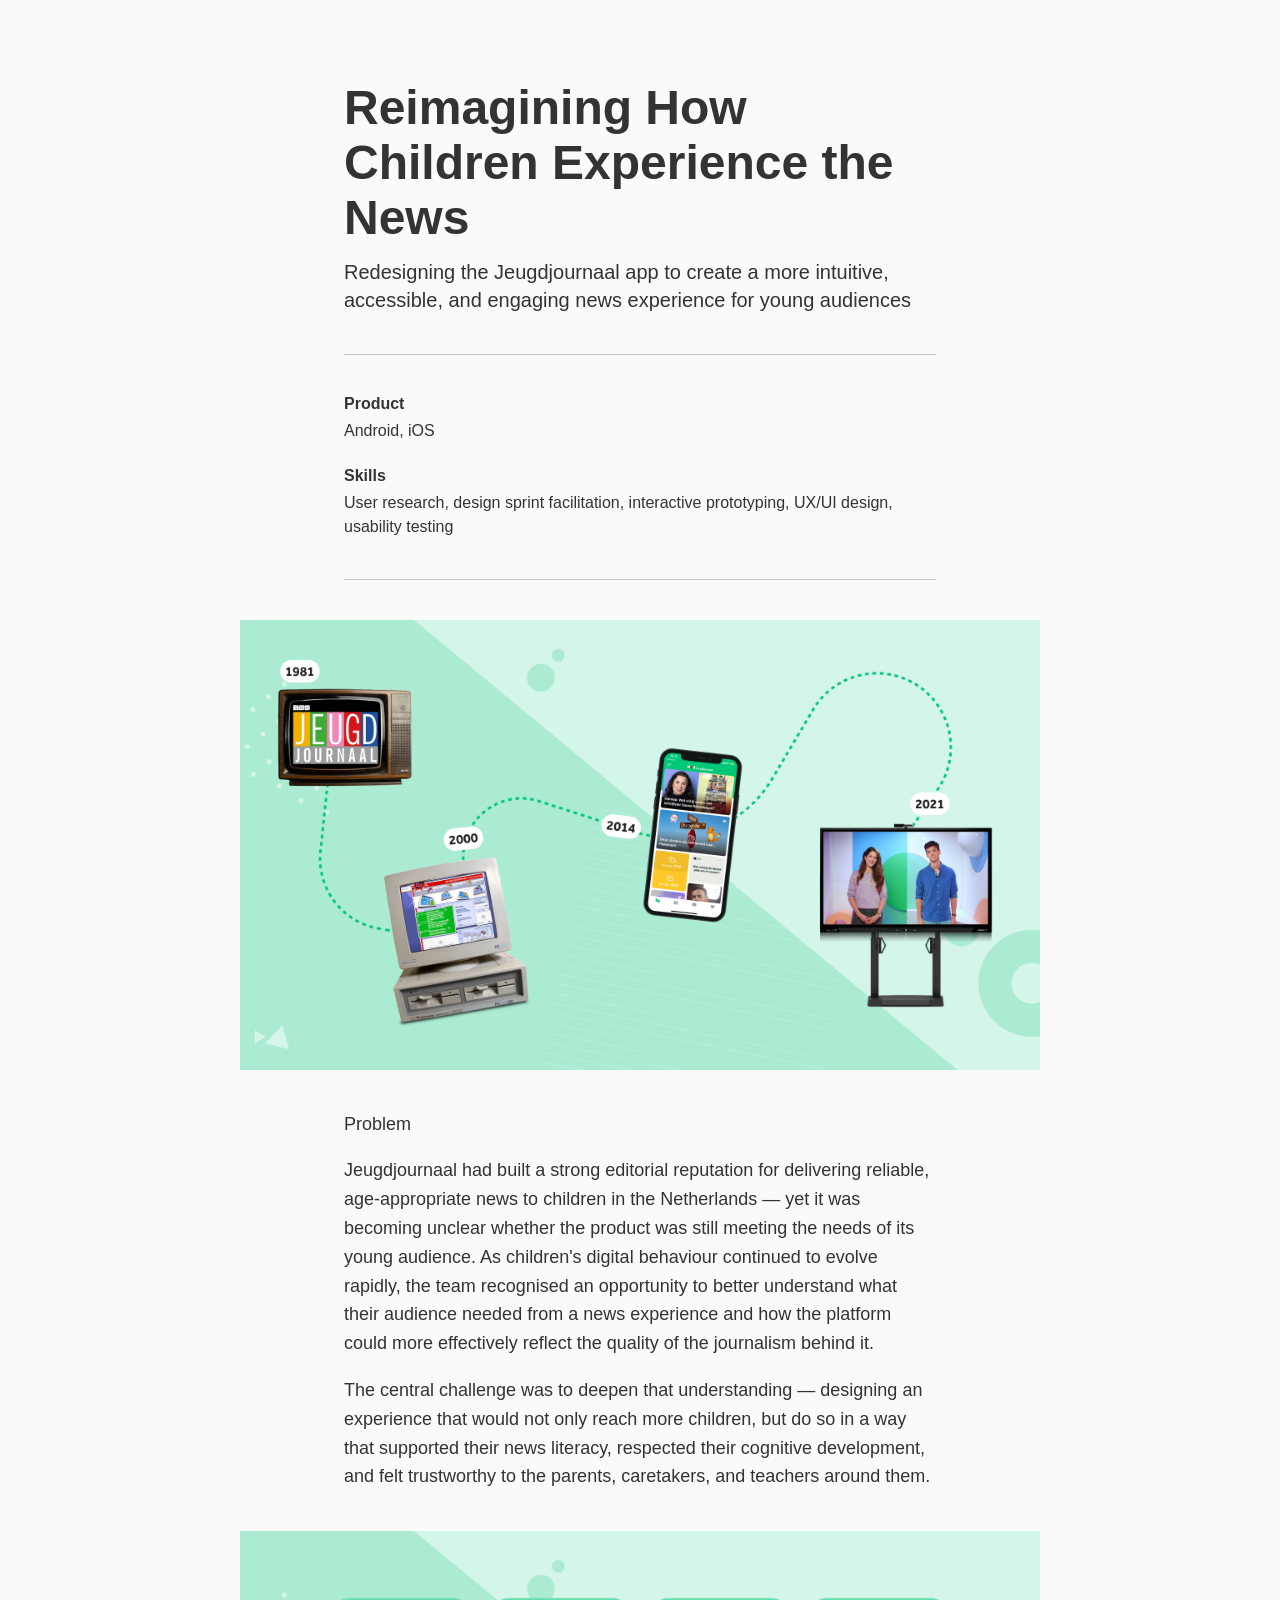
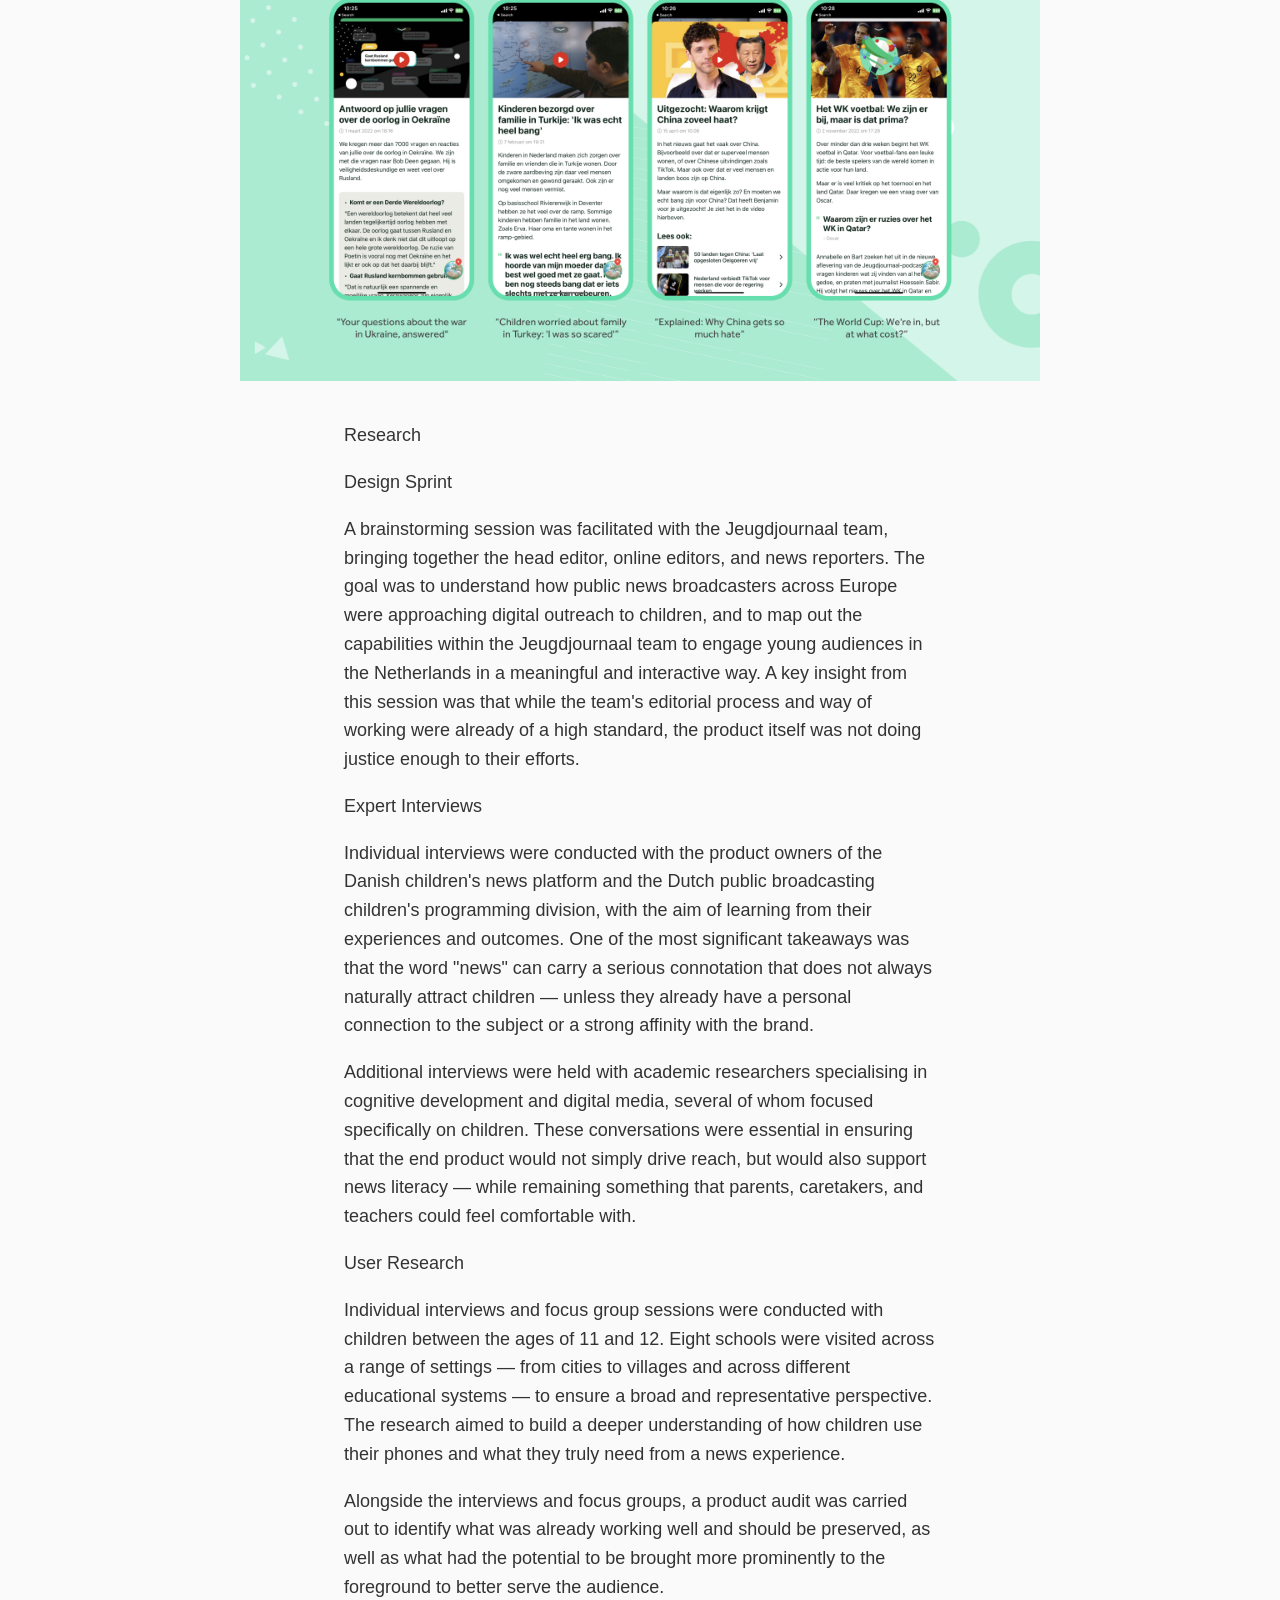
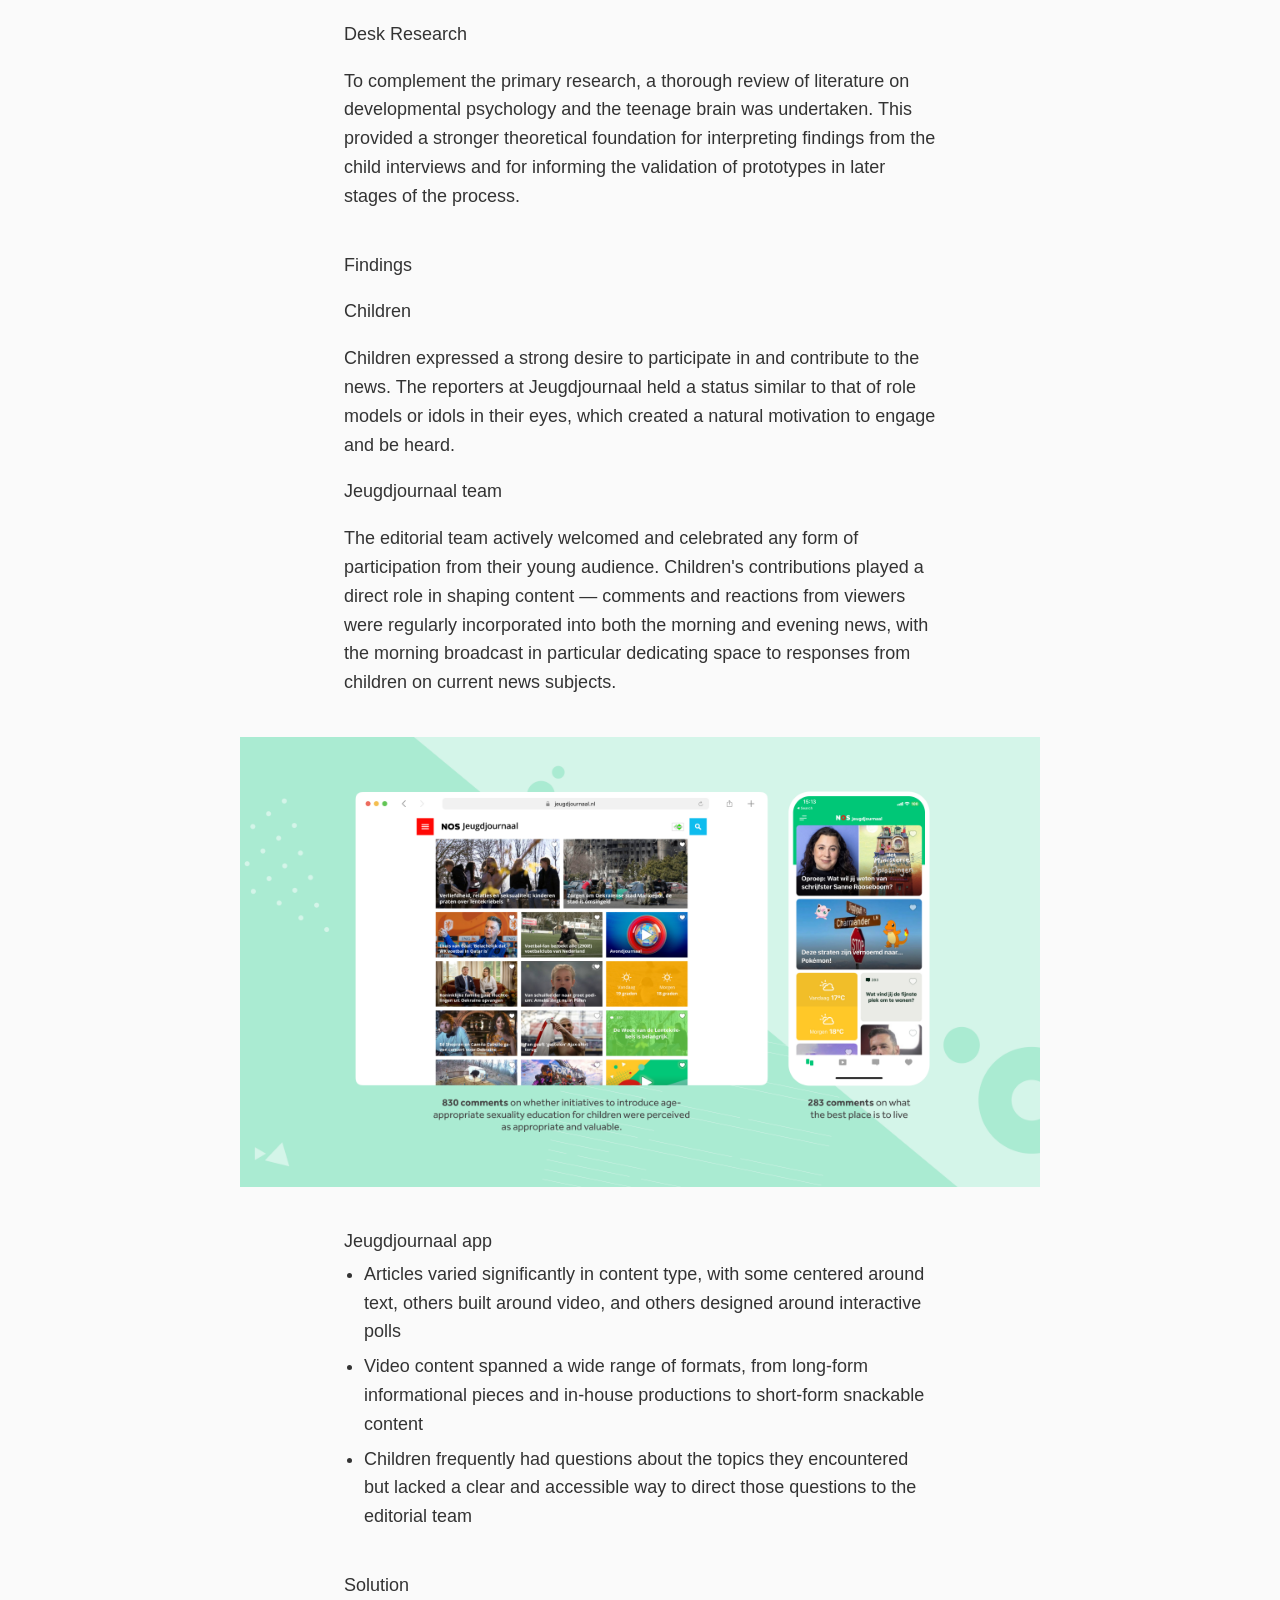
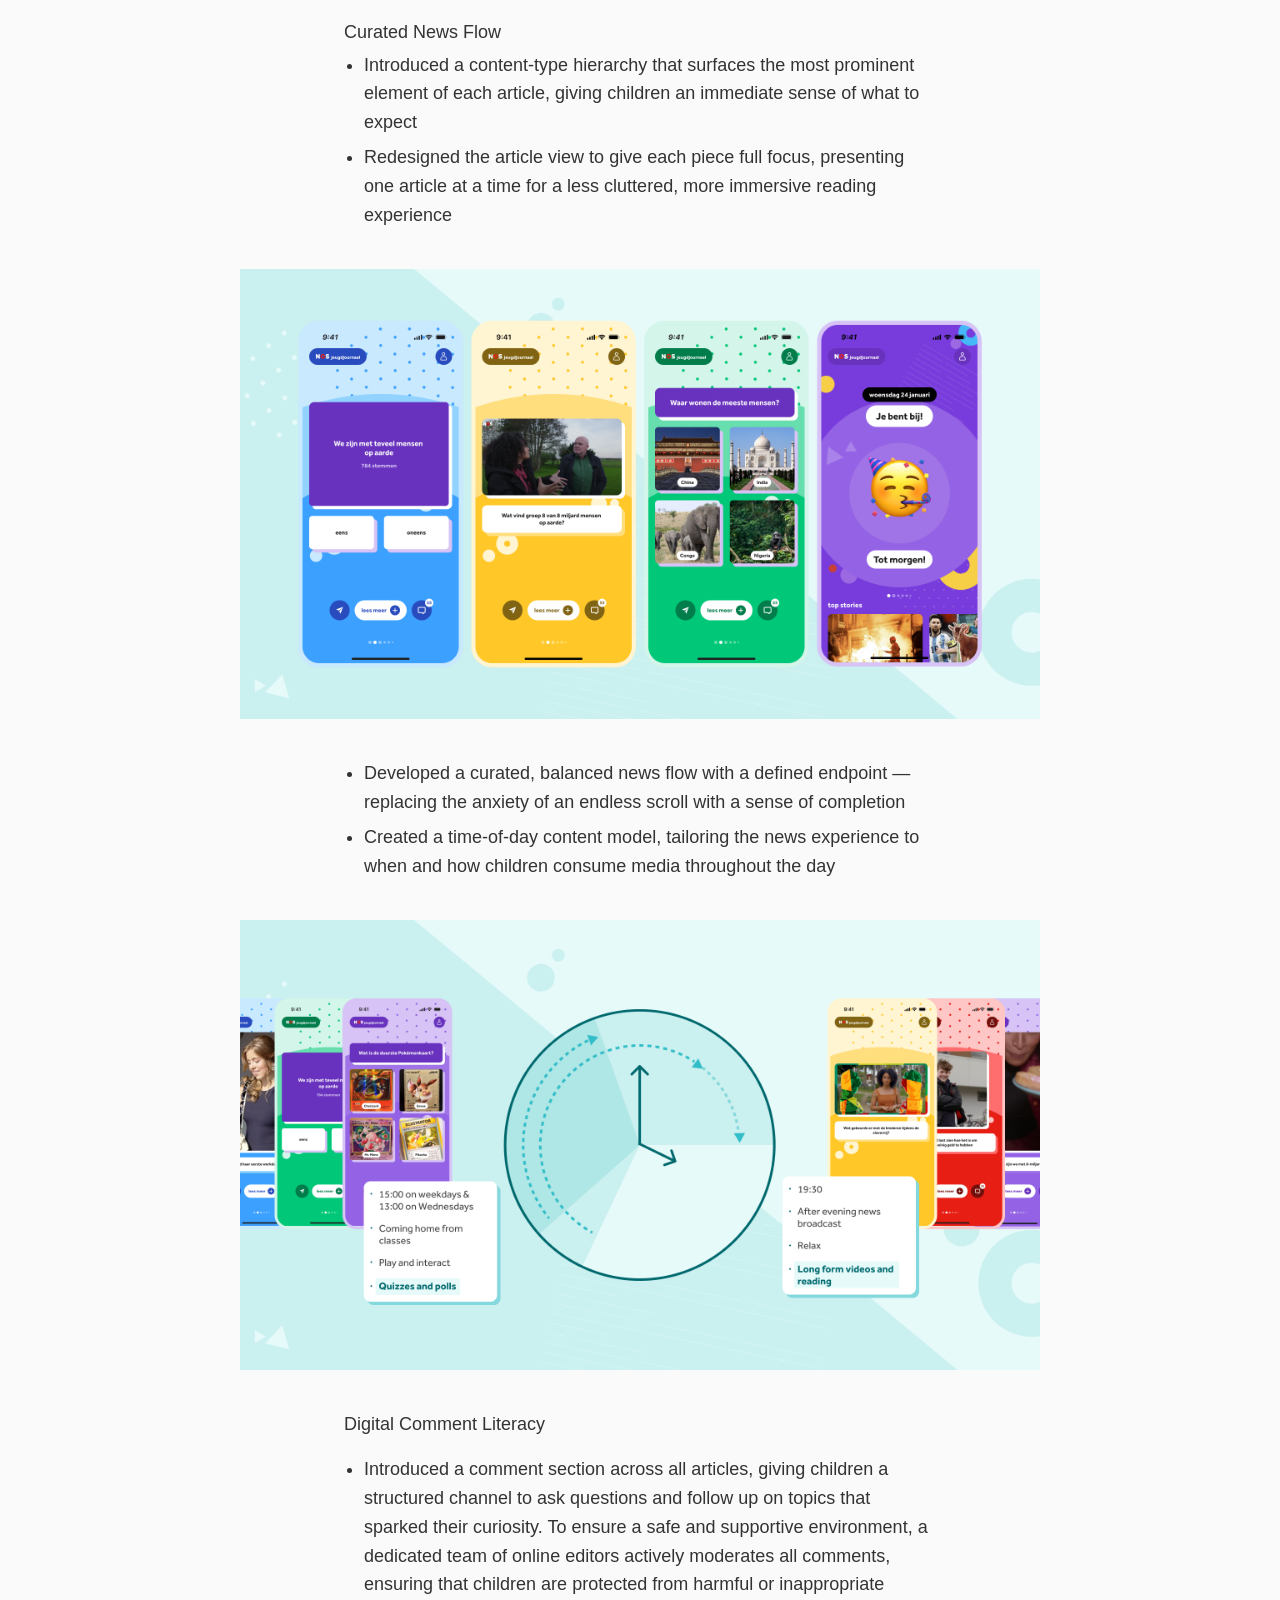
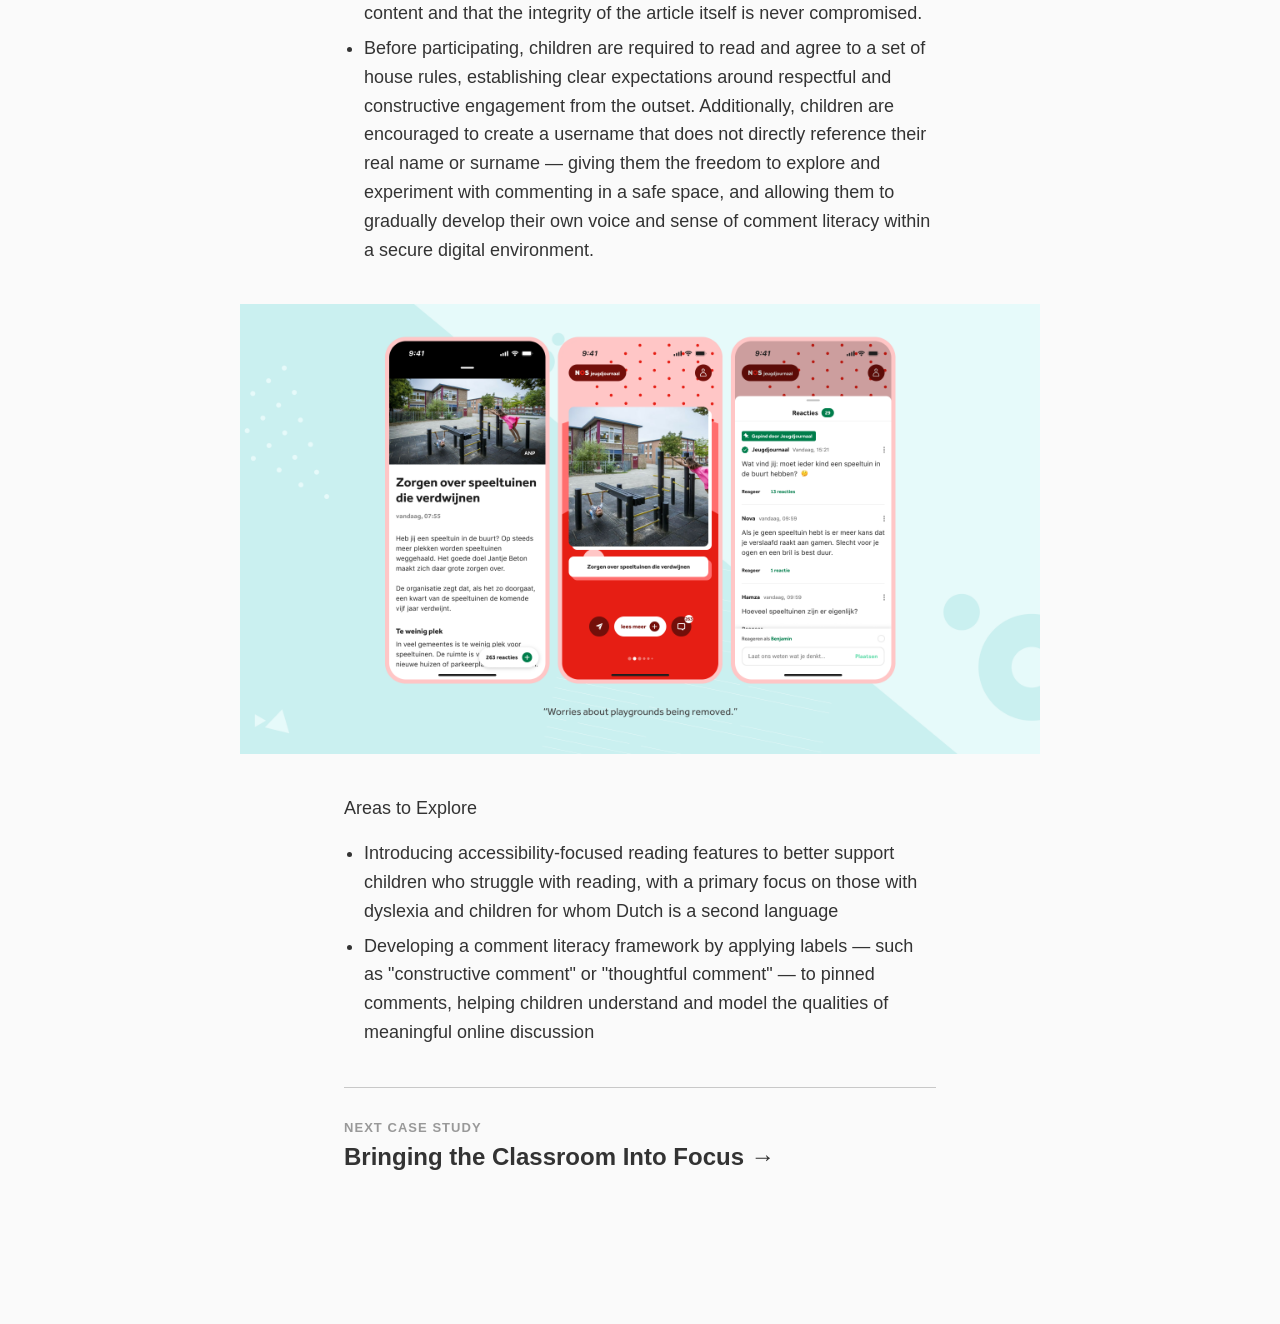
==== jeugdjournaal-app.html @ 99beb46a "Update solution section: use 2.16.png for mockups, 2.19.png for clock, fix image order" ====
<!DOCTYPE html>
<html lang="en">
<head>
  <meta charset="UTF-8" />
  <meta name="viewport" content="width=device-width, initial-scale=1.0" />
  <title>Reimagining How Children Experience the News</title>
  <style>
    *, *::before, *::after { box-sizing: border-box; margin: 0; padding: 0; }

    body {
      font-family: 'SF Pro Display', -apple-system, BlinkMacSystemFont, sans-serif;
      background: #FAFAFA;
      color: #333333;
    }

    .page {
      max-width: 640px;
      margin: 0 auto;
      padding: 80px 24px 120px;
      text-align: left;
    }

    /* Header */
    .header { margin-bottom: 40px; }

    .header h1 {
      font-size: clamp(28px, 5vw, 48px);
      font-weight: 700;
      line-height: 1.15;
      margin-bottom: 12px;
    }

    .header p {
      font-size: clamp(16px, 2.5vw, 20px);
      line-height: 1.4;
      font-weight: 400;
    }

    /* Divider */
    hr {
      border: none;
      border-top: 1px solid #000;
      margin: 40px 0;
      opacity: 0.2;
    }

    /* Meta row */
    .meta {
      display: flex;
      flex-direction: column;
      gap: 24px;
      margin-bottom: 40px;
    }

    .meta-block { display: flex; flex-direction: column; gap: 6px; }

    .meta-block .label {
      font-size: 16px;
      font-weight: 700;
    }

    .meta-block .value {
      font-size: 16px;
      line-height: 1.5;
    }

    /* Section */
    .section { margin-bottom: 40px; }

    .section-title {
      font-size: 16px;
      font-weight: 700;
      margin-bottom: 16px;
    }

    .section p,
    .section li {
      font-size: clamp(15px, 2vw, 18px);
      line-height: 1.6;
      font-weight: 400;
    }

    .section p + p { margin-top: 1em; }

    .subsection-title {
      font-size: clamp(15px, 2vw, 18px);
      font-weight: 700;
      margin-top: 1.4em;
      margin-bottom: 4px;
    }

    .section ul {
      padding-left: 20px;
      list-style: disc;
      margin-top: 4px;
    }

    .section ul li { margin-bottom: 6px; }
    .section ul li:last-child { margin-bottom: 0; }

    .bleed-wrap {
      margin: 40px 0;
      display: flex;
      justify-content: center;
    }

    .bleed-wrap img {
      width: 100%;
      max-height: 450px;
      object-fit: cover;
      display: block;
    }

    @media (min-width: 688px) {
      .bleed-wrap {
        margin: 40px -80px;
      }
      .bleed-wrap img {
        width: 800px;
        max-width: none;
        margin: 0;
      }
    }

    /* Read more block */
    .read-more {
      display: block;
      margin-top: 40px;
      padding: 32px 0;
      border-top: 1px solid rgba(0,0,0,0.2);
      text-decoration: none;
      color: inherit;
    }

    .read-more:hover .read-more-title { opacity: 0.6; }

    .read-more-label {
      font-size: 13px;
      font-weight: 700;
      letter-spacing: 0.08em;
      text-transform: uppercase;
      color: #999;
      margin-bottom: 8px;
    }

    .read-more-title {
      font-size: clamp(18px, 3vw, 24px);
      font-weight: 700;
      line-height: 1.2;
      transition: opacity 0.2s ease;
    }
  </style>
</head>
<body>
  <main class="page">

    <!-- Header -->
    <div class="header">
      <h1>Reimagining How Children Experience the News</h1>
      <p>Redesigning the Jeugdjournaal app to create a more intuitive, accessible, and engaging news experience for young audiences</p>
    </div>

    <hr />

    <!-- Meta -->
    <div class="meta">
      <div class="meta-block">
        <span class="label">Product</span>
        <span class="value">Android, iOS</span>
      </div>
      <div class="meta-block">
        <span class="label">Skills</span>
        <span class="value">User research, design sprint facilitation, interactive prototyping, UX/UI design, usability testing</span>
      </div>
    </div>

    <hr />

    <!-- Image 1 -->
    <div class="bleed-wrap">
      <img src="images/1.4.png" alt="Jeugdjournaal app overview" />
    </div>

    <!-- Problem -->
    <div class="section">
      <p class="section-title">Problem</p>
      <p>Jeugdjournaal had built a strong editorial reputation for delivering reliable, age-appropriate news to children in the Netherlands — yet it was becoming unclear whether the product was still meeting the needs of its young audience. As children's digital behaviour continued to evolve rapidly, the team recognised an opportunity to better understand what their audience needed from a news experience and how the platform could more effectively reflect the quality of the journalism behind it.</p>
      <p>The central challenge was to deepen that understanding — designing an experience that would not only reach more children, but do so in a way that supported their news literacy, respected their cognitive development, and felt trustworthy to the parents, caretakers, and teachers around them.</p>
    </div>

    <!-- Image 2 -->
    <div class="bleed-wrap">
      <img src="images/1.5.png" alt="Research process" />
    </div>

    <!-- Research -->
    <div class="section">
      <p class="section-title">Research</p>
      <p class="subsection-title">Design Sprint</p>
      <p>A brainstorming session was facilitated with the Jeugdjournaal team, bringing together the head editor, online editors, and news reporters. The goal was to understand how public news broadcasters across Europe were approaching digital outreach to children, and to map out the capabilities within the Jeugdjournaal team to engage young audiences in the Netherlands in a meaningful and interactive way. A key insight from this session was that while the team's editorial process and way of working were already of a high standard, the product itself was not doing justice enough to their efforts.</p>

      <p class="subsection-title">Expert Interviews</p>
      <p>Individual interviews were conducted with the product owners of the Danish children's news platform and the Dutch public broadcasting children's programming division, with the aim of learning from their experiences and outcomes. One of the most significant takeaways was that the word "news" can carry a serious connotation that does not always naturally attract children — unless they already have a personal connection to the subject or a strong affinity with the brand.</p>
      <p>Additional interviews were held with academic researchers specialising in cognitive development and digital media, several of whom focused specifically on children. These conversations were essential in ensuring that the end product would not simply drive reach, but would also support news literacy — while remaining something that parents, caretakers, and teachers could feel comfortable with.</p>

      <p class="subsection-title">User Research</p>
      <p>Individual interviews and focus group sessions were conducted with children between the ages of 11 and 12. Eight schools were visited across a range of settings — from cities to villages and across different educational systems — to ensure a broad and representative perspective. The research aimed to build a deeper understanding of how children use their phones and what they truly need from a news experience.</p>
      <p>Alongside the interviews and focus groups, a product audit was carried out to identify what was already working well and should be preserved, as well as what had the potential to be brought more prominently to the foreground to better serve the audience.</p>

      <p class="subsection-title">Desk Research</p>
      <p>To complement the primary research, a thorough review of literature on developmental psychology and the teenage brain was undertaken. This provided a stronger theoretical foundation for interpreting findings from the child interviews and for informing the validation of prototypes in later stages of the process.</p>
    </div>

    <!-- Findings -->
    <div class="section">
      <p class="section-title">Findings</p>

      <p class="subsection-title">Children</p>
      <p>Children expressed a strong desire to participate in and contribute to the news. The reporters at Jeugdjournaal held a status similar to that of role models or idols in their eyes, which created a natural motivation to engage and be heard.</p>

      <p class="subsection-title">Jeugdjournaal team</p>
      <p>The editorial team actively welcomed and celebrated any form of participation from their young audience. Children's contributions played a direct role in shaping content — comments and reactions from viewers were regularly incorporated into both the morning and evening news, with the morning broadcast in particular dedicating space to responses from children on current news subjects.</p>
    </div>

    <!-- User research sessions — after "current news subjects" -->
    <div class="bleed-wrap">
      <img src="images/1.6.png" alt="User research sessions" />
    </div>

    <div class="section">
      <p class="subsection-title">Jeugdjournaal app</p>
      <ul>
        <li>Articles varied significantly in content type, with some centered around text, others built around video, and others designed around interactive polls</li>
        <li>Video content spanned a wide range of formats, from long-form informational pieces and in-house productions to short-form snackable content</li>
        <li>Children frequently had questions about the topics they encountered but lacked a clear and accessible way to direct those questions to the editorial team</li>
      </ul>
    </div>

    <!-- Solution -->
    <div class="section">
      <p class="section-title">Solution</p>
      <p class="subsection-title">Curated News Flow</p>
      <ul>
        <li>Introduced a content-type hierarchy that surfaces the most prominent element of each article, giving children an immediate sense of what to expect</li>
        <li>Redesigned the article view to give each piece full focus, presenting one article at a time for a less cluttered, more immersive reading experience</li>
      </ul>
    </div>

    <div class="bleed-wrap">
      <img src="images/2.16.png" alt="Four mobile mockups showing curated news flow" />
    </div>

    <div class="section">
      <ul>
        <li>Developed a curated, balanced news flow with a defined endpoint — replacing the anxiety of an endless scroll with a sense of completion</li>
        <li>Created a time-of-day content model, tailoring the news experience to when and how children consume media throughout the day</li>
      </ul>
    </div>

    <div class="bleed-wrap">
      <img src="images/2.19.png" alt="Clock and mobile mockups showing time-of-day content model" />
    </div>

    <!-- Digital Comment Literacy -->
    <div class="section">
      <p class="section-title">Digital Comment Literacy</p>
      <ul>
        <li>Introduced a comment section across all articles, giving children a structured channel to ask questions and follow up on topics that sparked their curiosity. To ensure a safe and supportive environment, a dedicated team of online editors actively moderates all comments, ensuring that children are protected from harmful or inappropriate content and that the integrity of the article itself is never compromised.</li>
        <li>Before participating, children are required to read and agree to a set of house rules, establishing clear expectations around respectful and constructive engagement from the outset. Additionally, children are encouraged to create a username that does not directly reference their real name or surname — giving them the freedom to explore and experiment with commenting in a safe space, and allowing them to gradually develop their own voice and sense of comment literacy within a secure digital environment.</li>
      </ul>
    </div>

    <div class="bleed-wrap">
      <img src="images/2.17.png" alt="Comment literacy feature" />
    </div>

    <!-- Areas to Explore -->
    <div class="section">
      <p class="section-title">Areas to Explore</p>
      <ul>
        <li>Introducing accessibility-focused reading features to better support children who struggle with reading, with a primary focus on those with dyslexia and children for whom Dutch is a second language</li>
        <li>Developing a comment literacy framework by applying labels — such as "constructive comment" or "thoughtful comment" — to pinned comments, helping children understand and model the qualities of meaningful online discussion</li>
      </ul>
    </div>

    <a class="read-more" href="jeugdjournaal.html">
      <p class="read-more-label">Next case study</p>
      <p class="read-more-title">Bringing the Classroom Into Focus →</p>
    </a>

  </main>
</body>
</html>
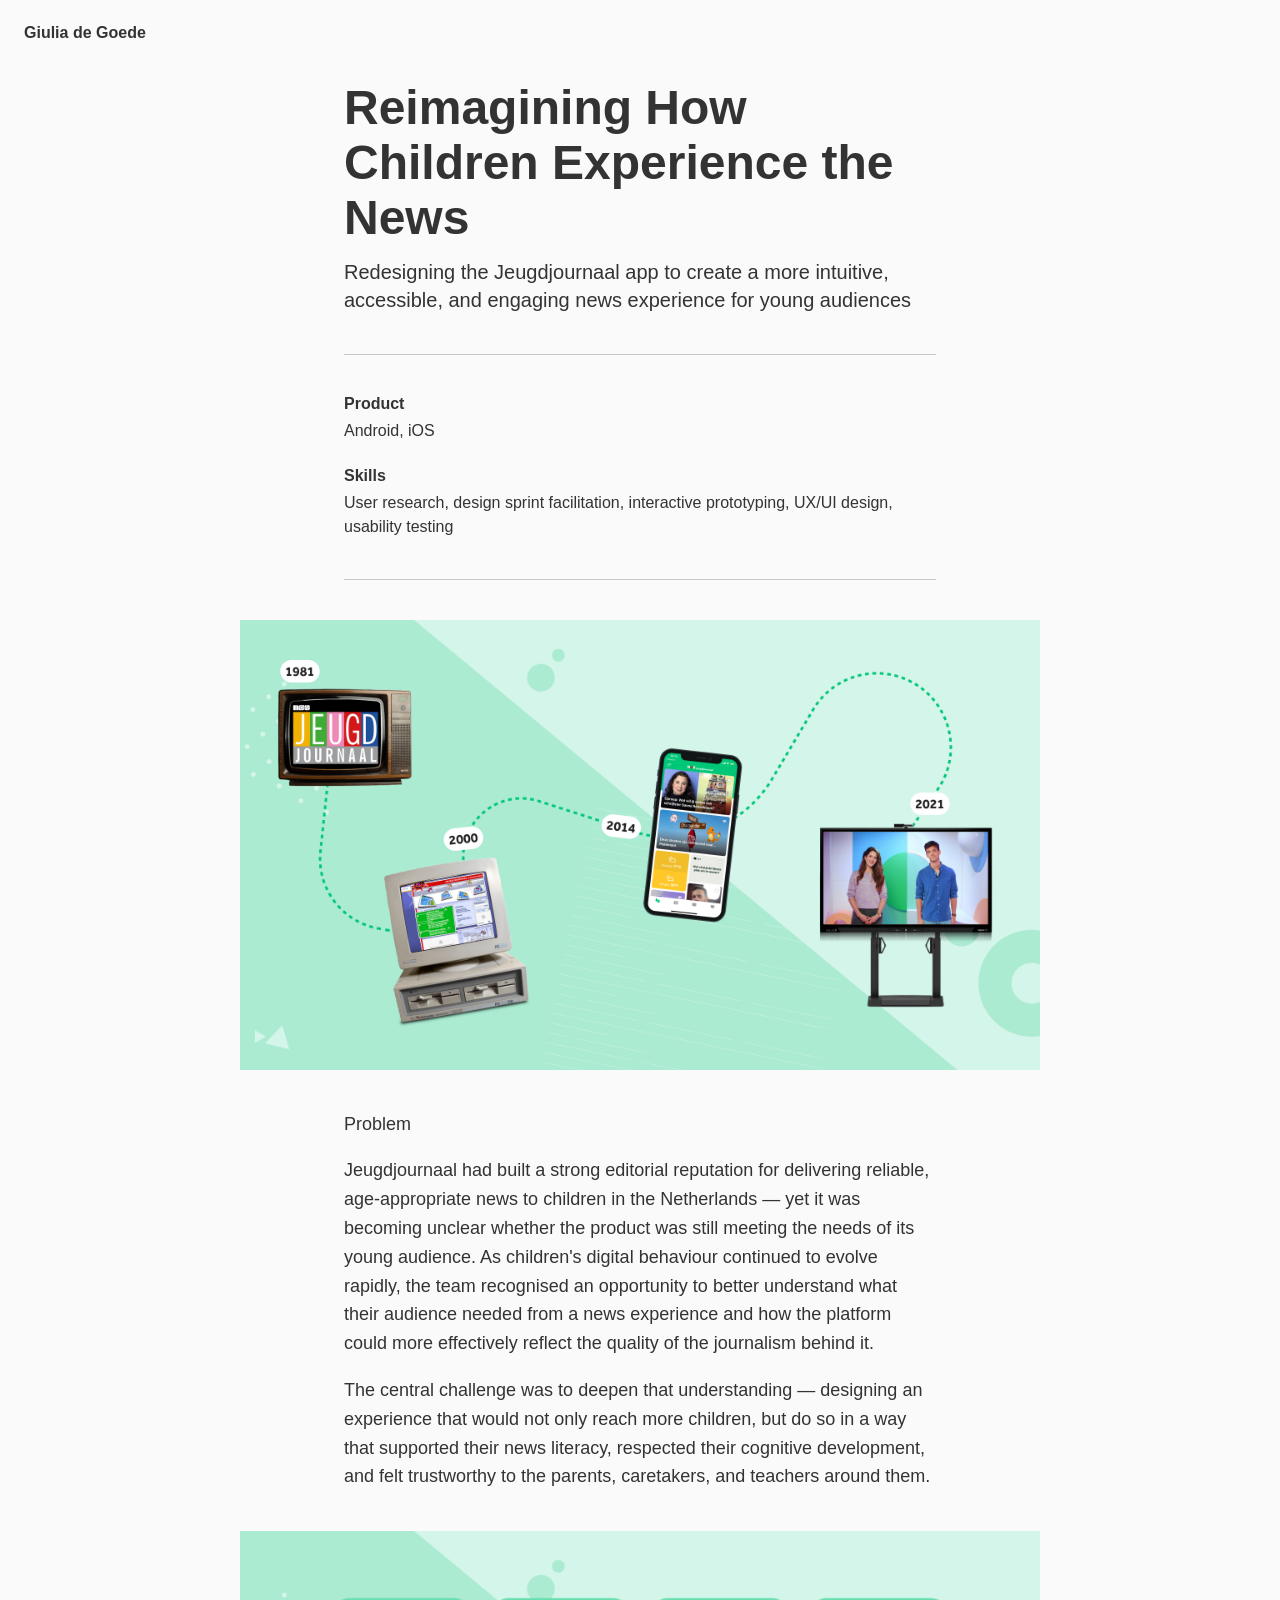
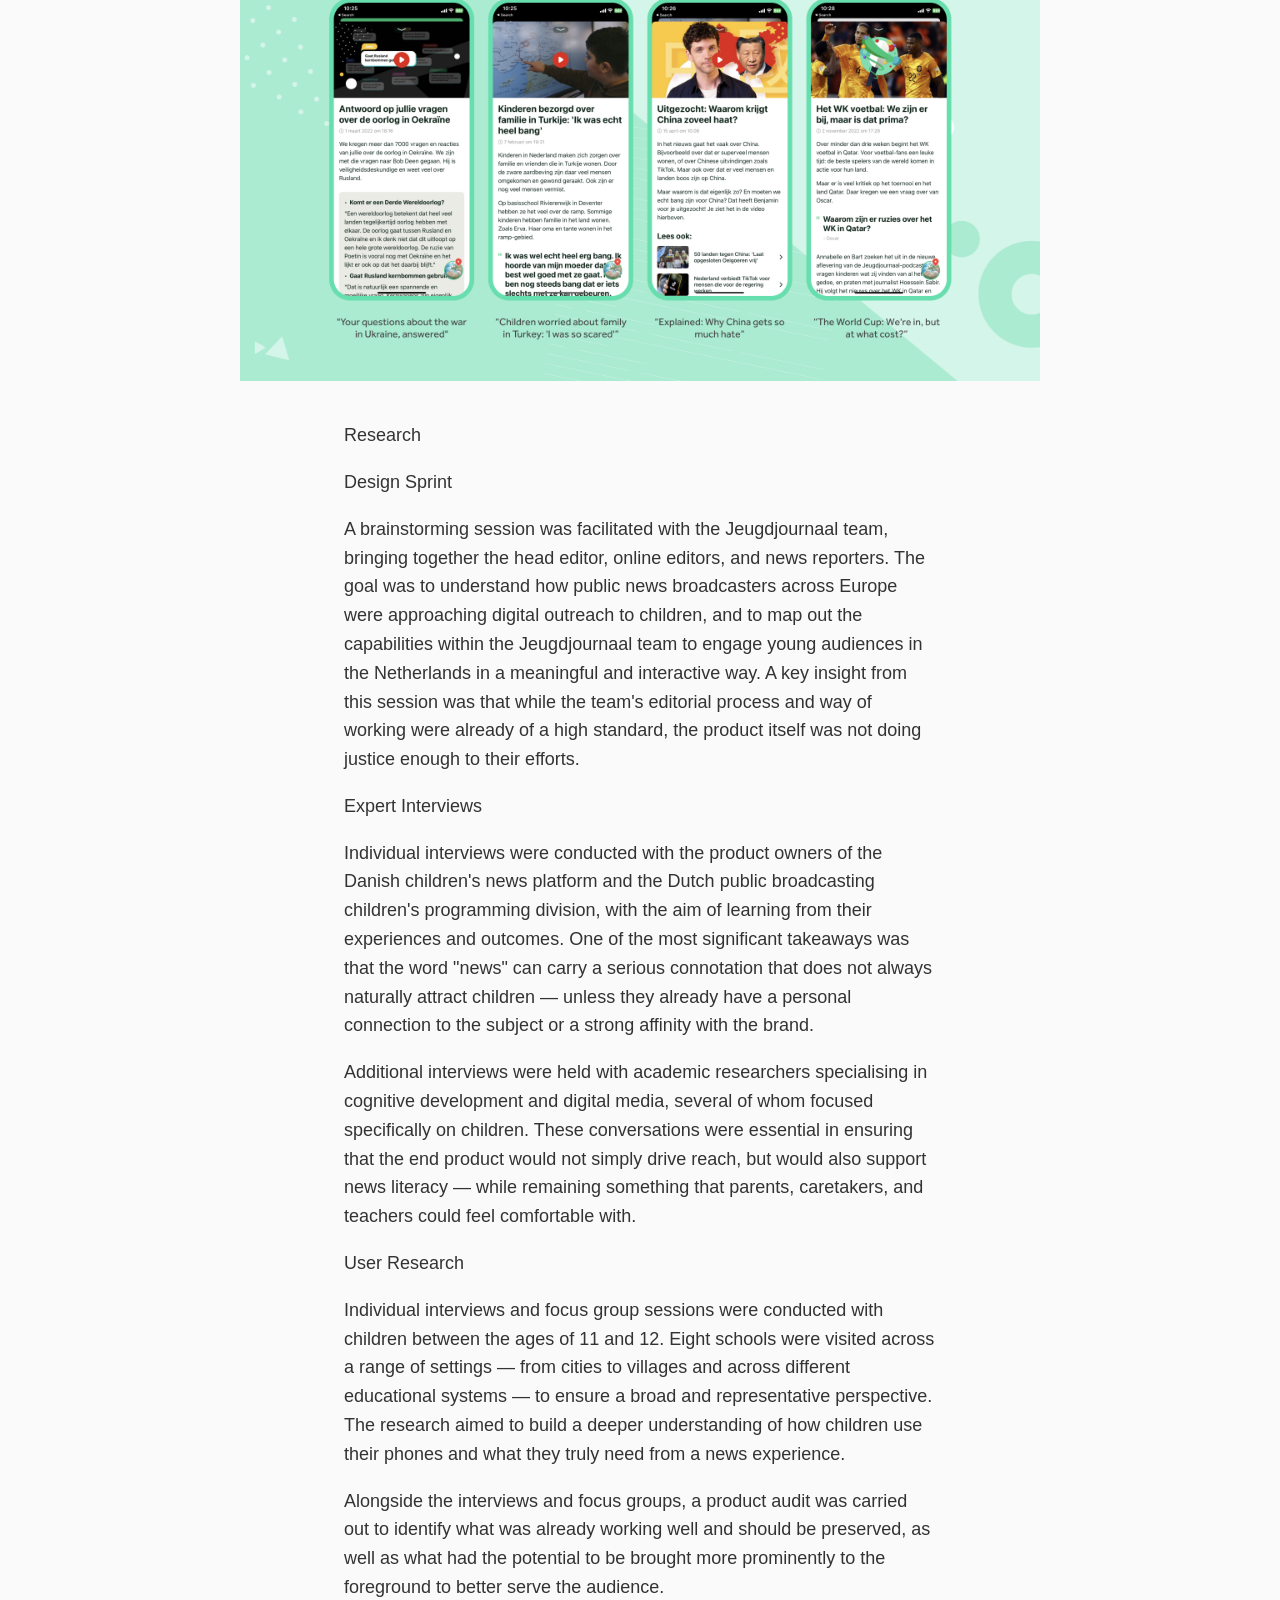
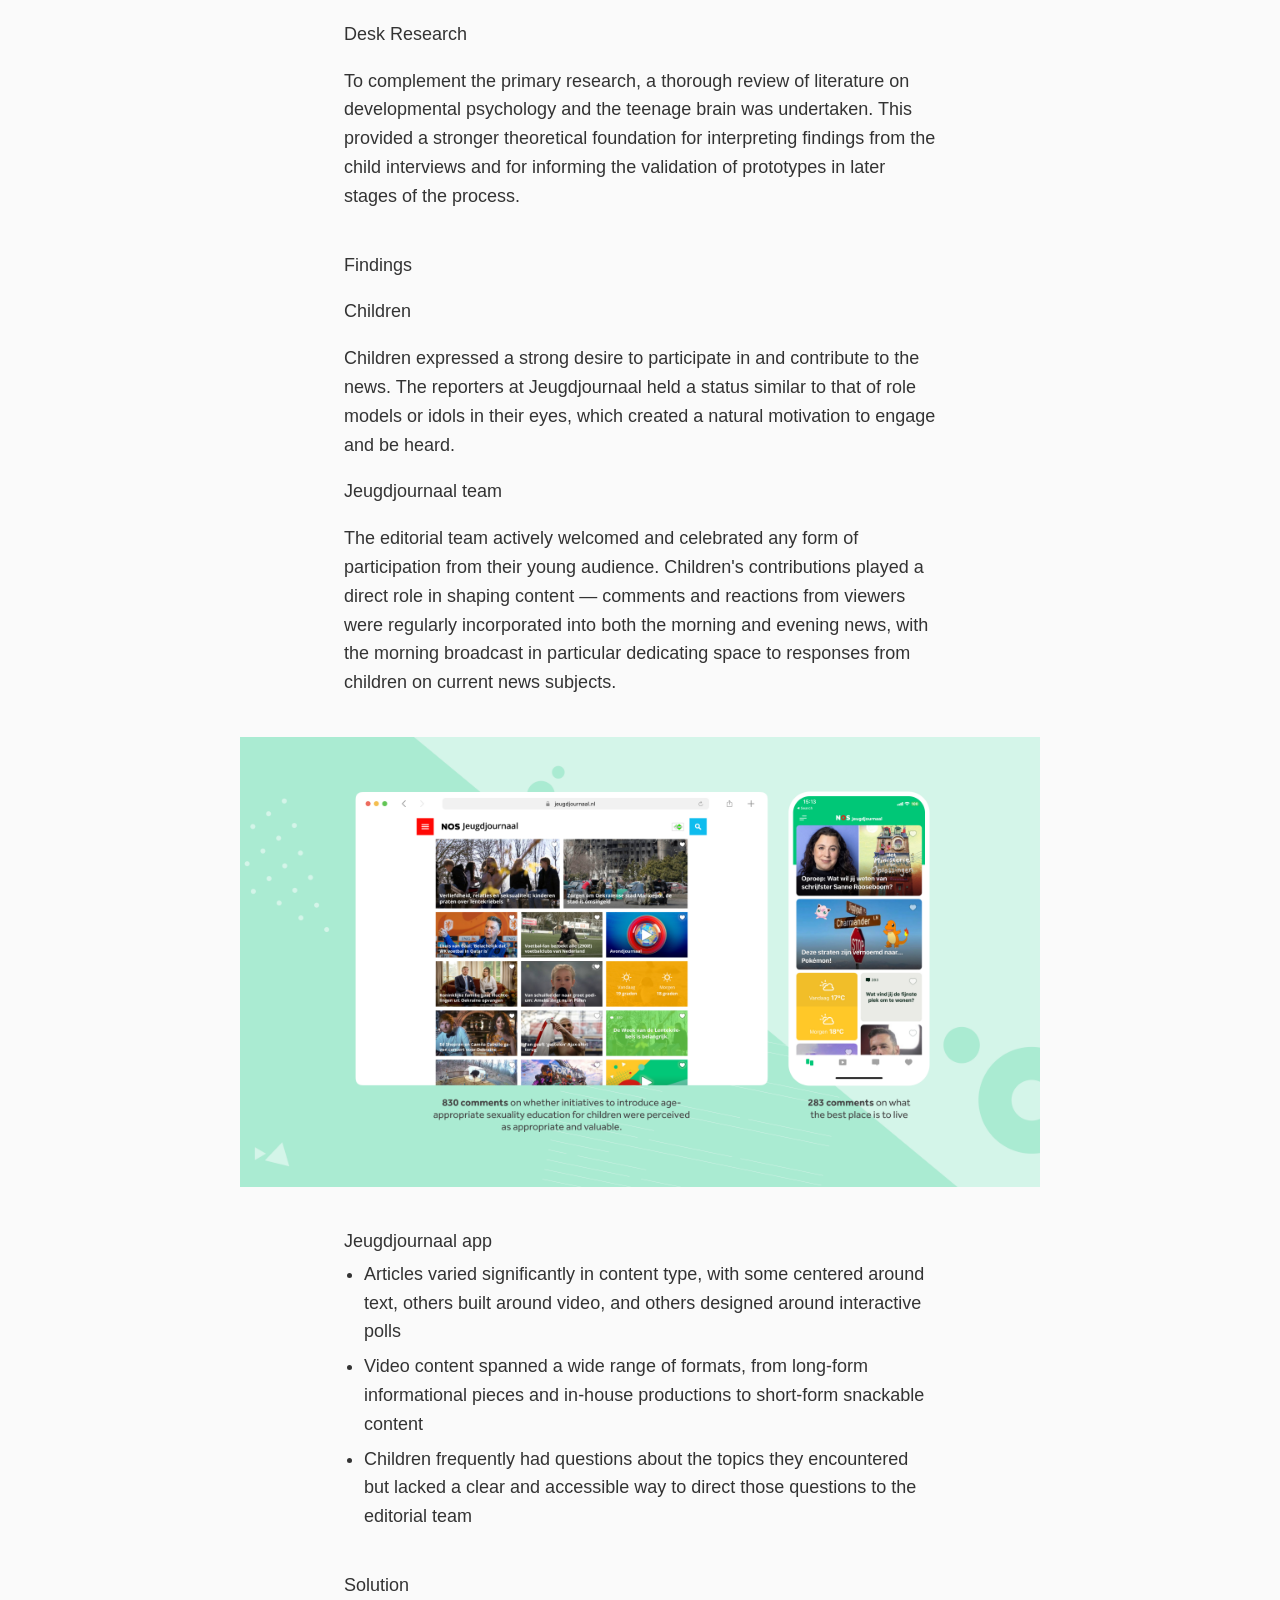
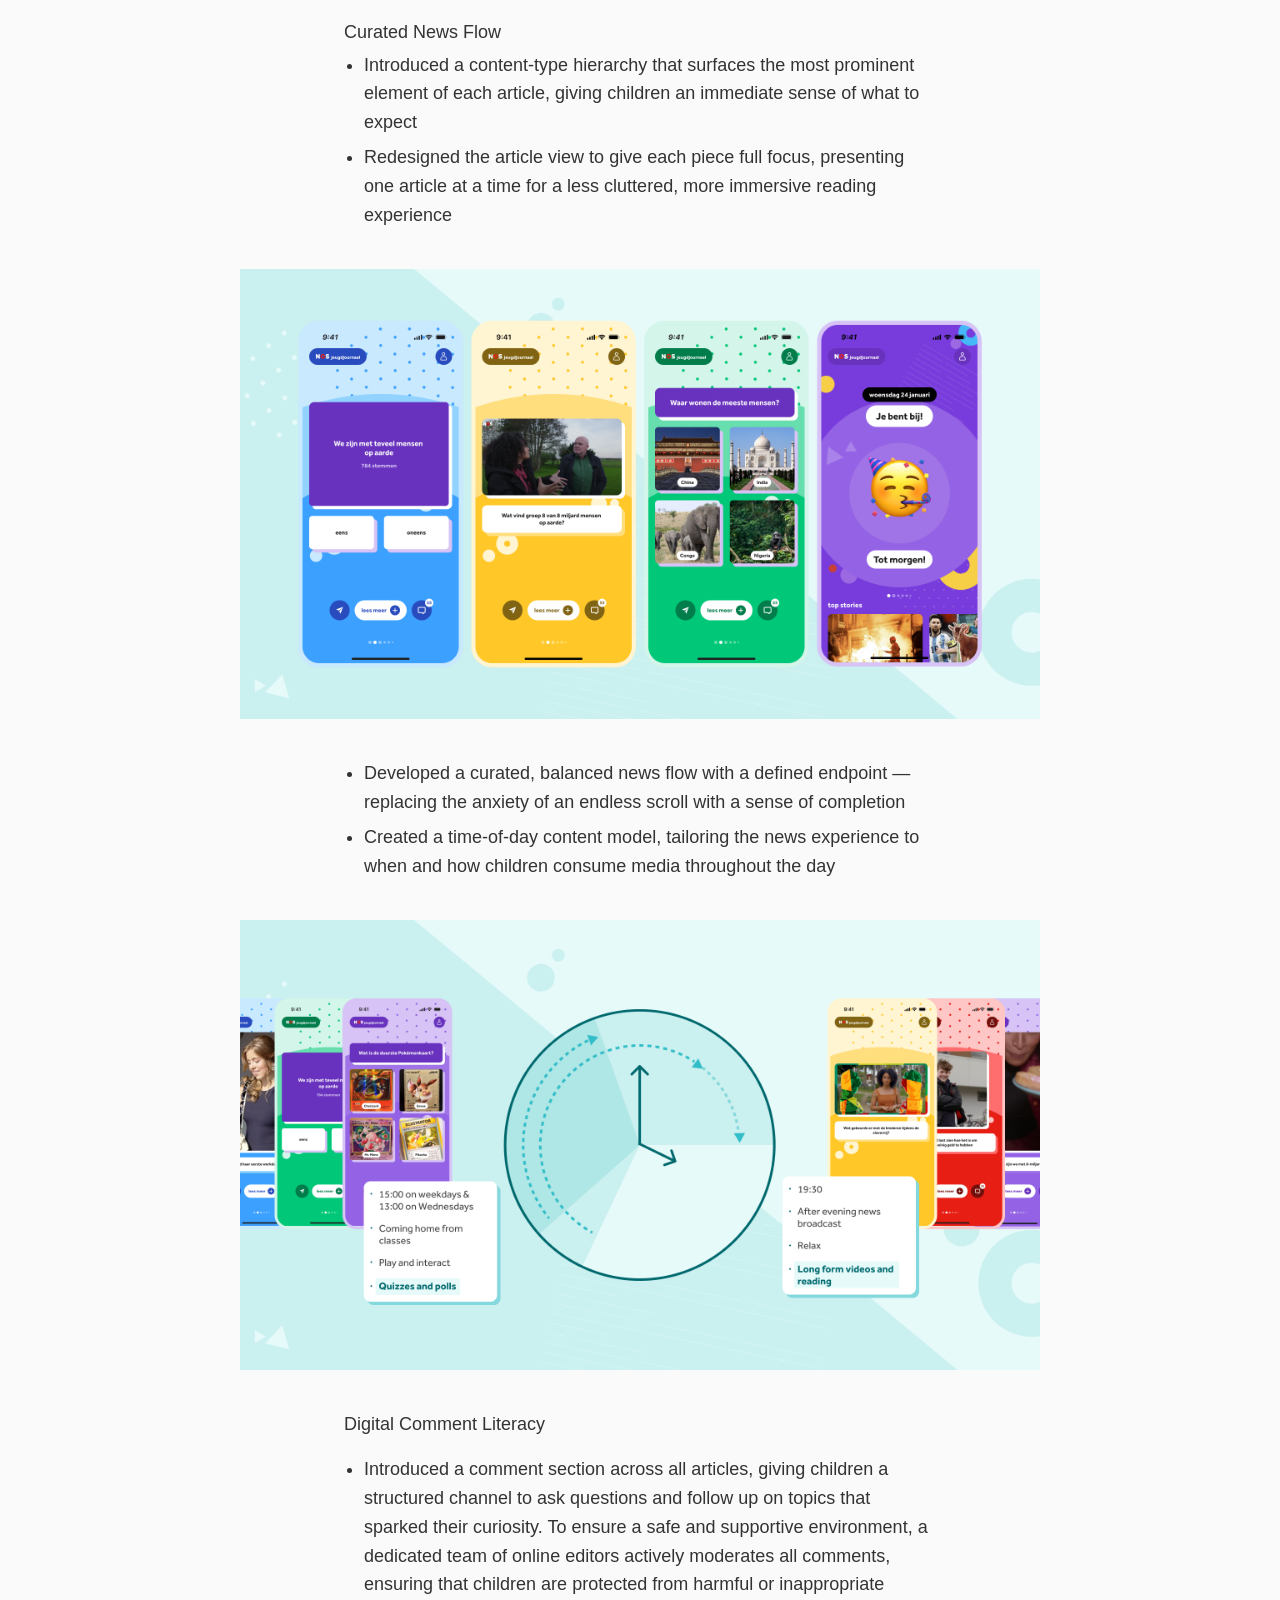
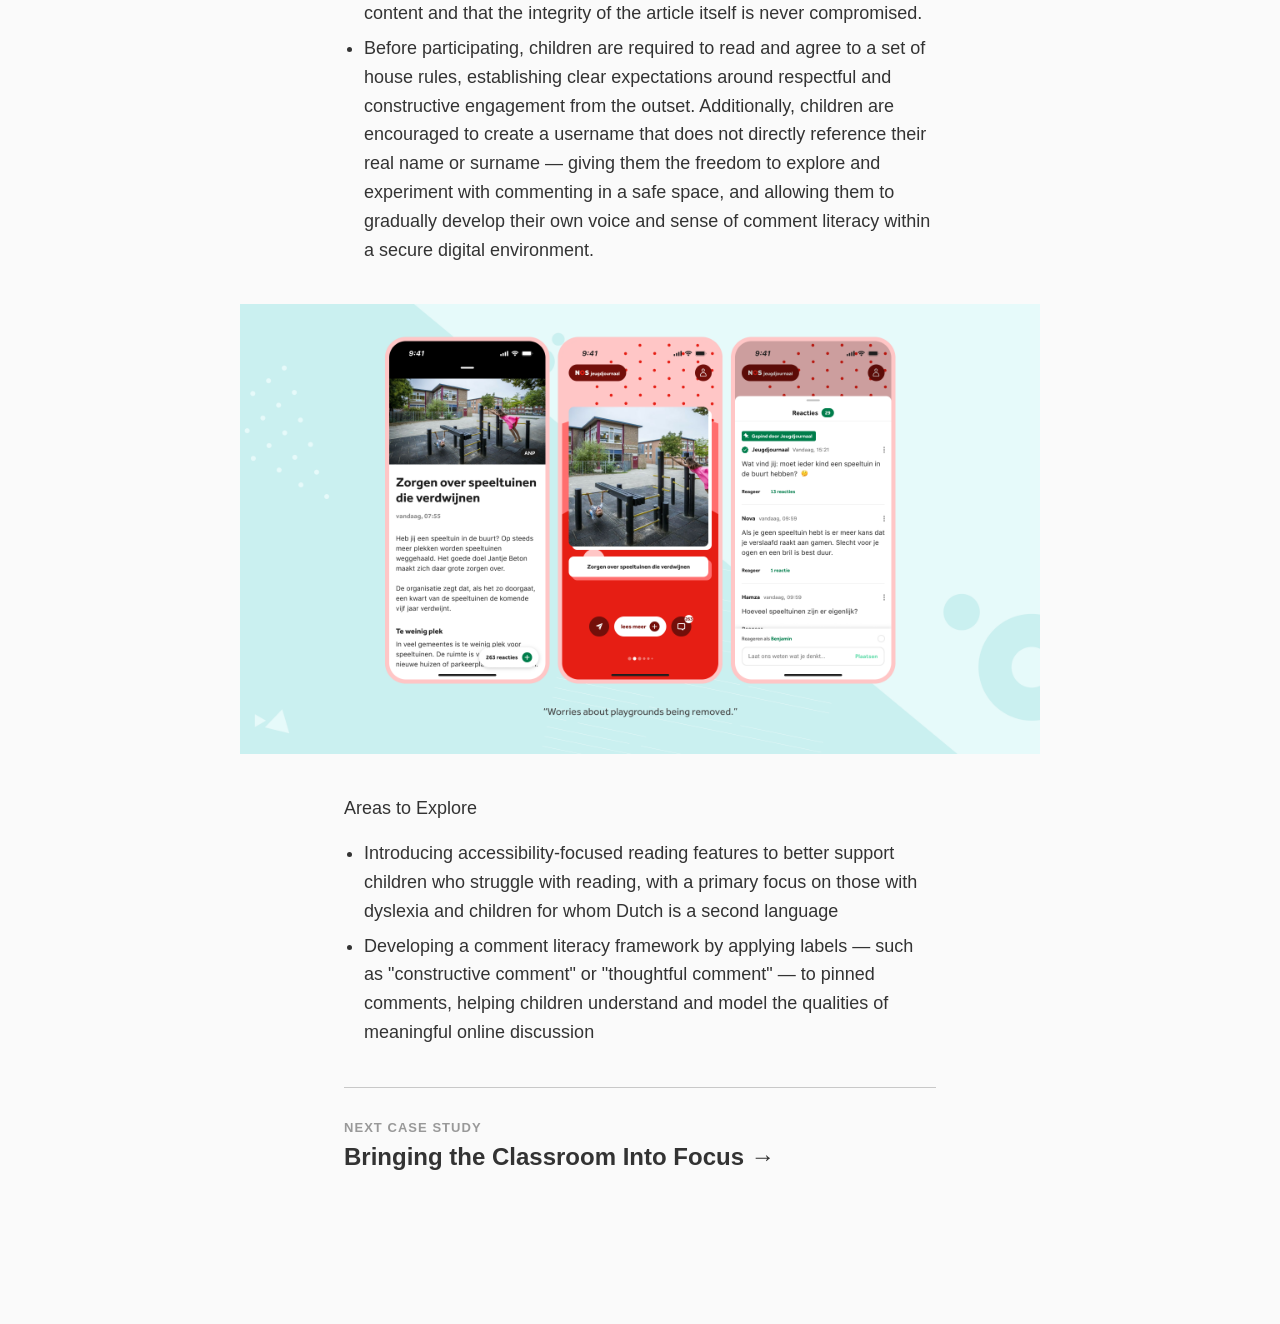
==== commit 69c83e9b: "Add Giulia de Goede home button to case study pages" ====
--- a/jeugdjournaal-app.html
+++ b/jeugdjournaal-app.html
@@ -149,9 +149,23 @@
       line-height: 1.2;
       transition: opacity 0.2s ease;
     }
+
+    .home-link {
+      position: fixed;
+      top: 24px;
+      left: 24px;
+      font-size: 16px;
+      font-weight: 700;
+      color: #333;
+      text-decoration: none;
+      z-index: 10;
+    }
+
+    .home-link:hover { opacity: 0.6; }
   </style>
 </head>
 <body>
+  <a class="home-link" href="index.html">Giulia de Goede</a>
   <main class="page">
 
     <!-- Header -->
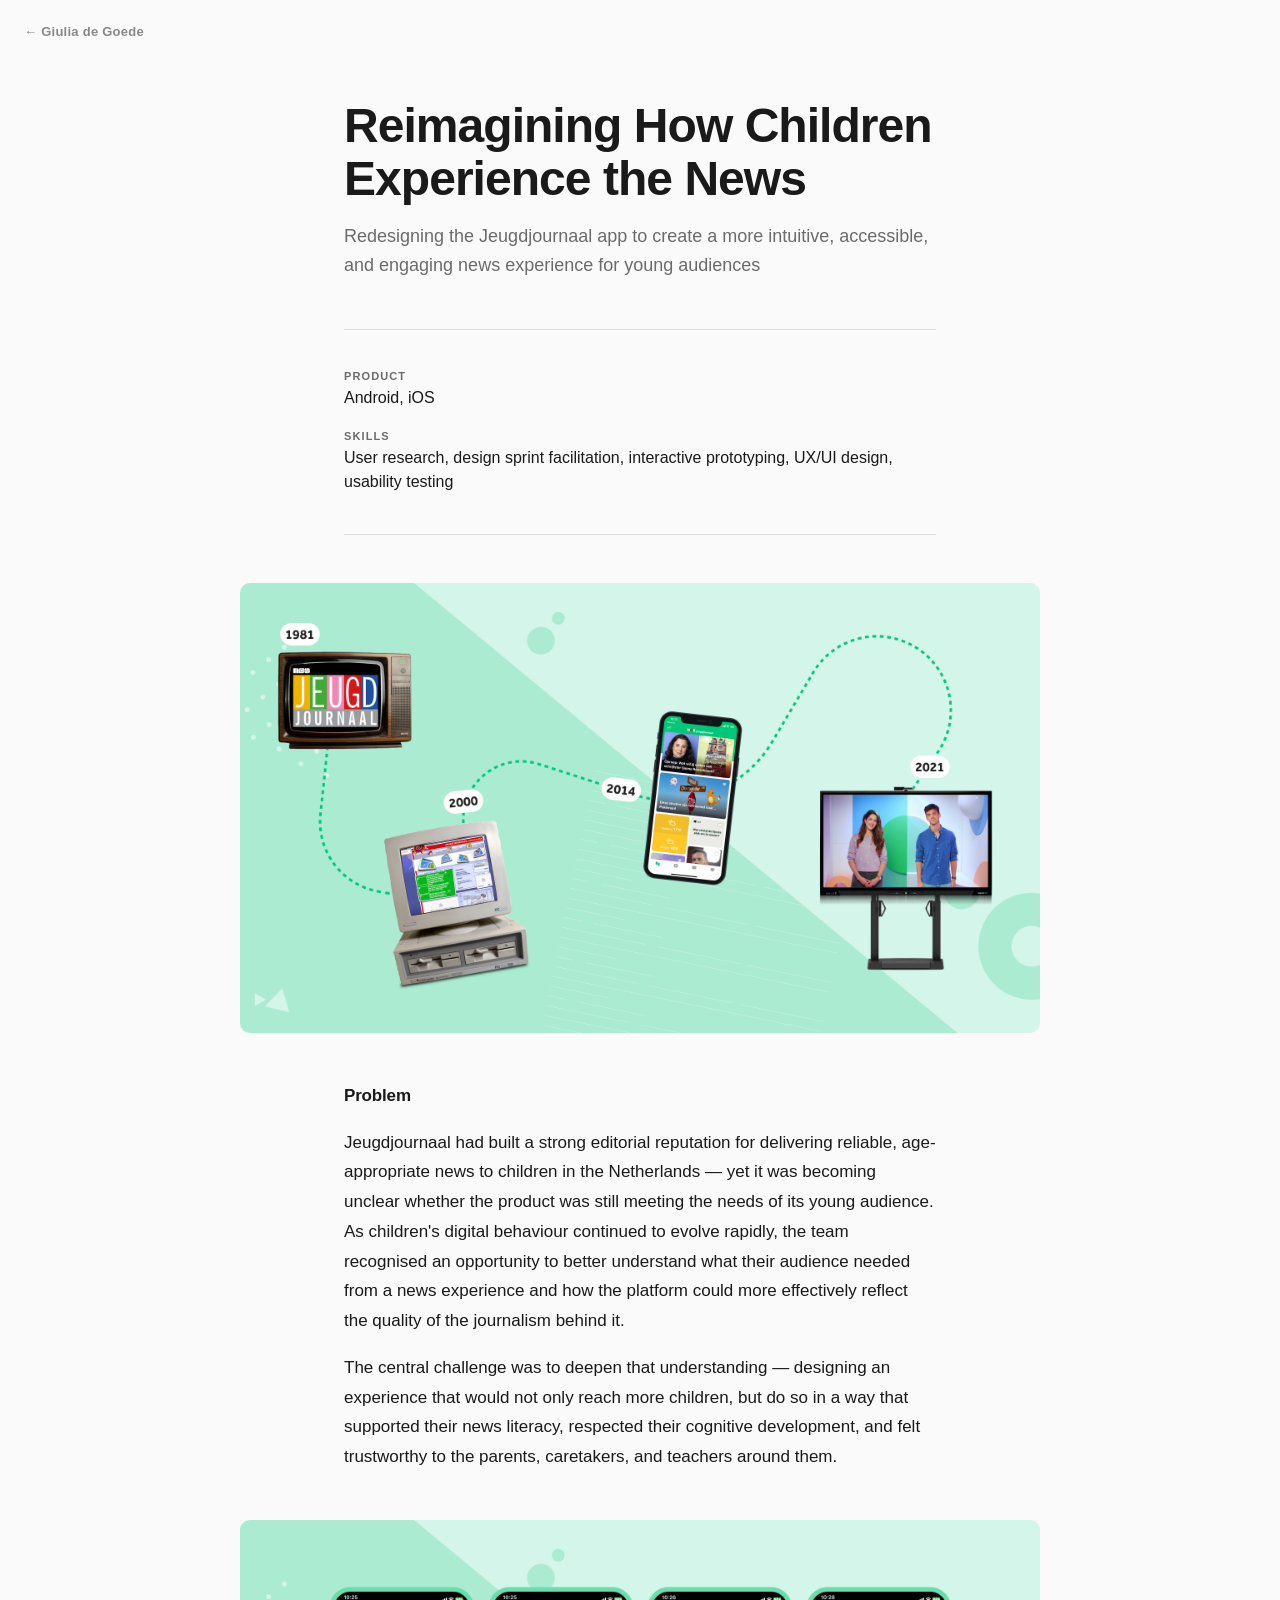
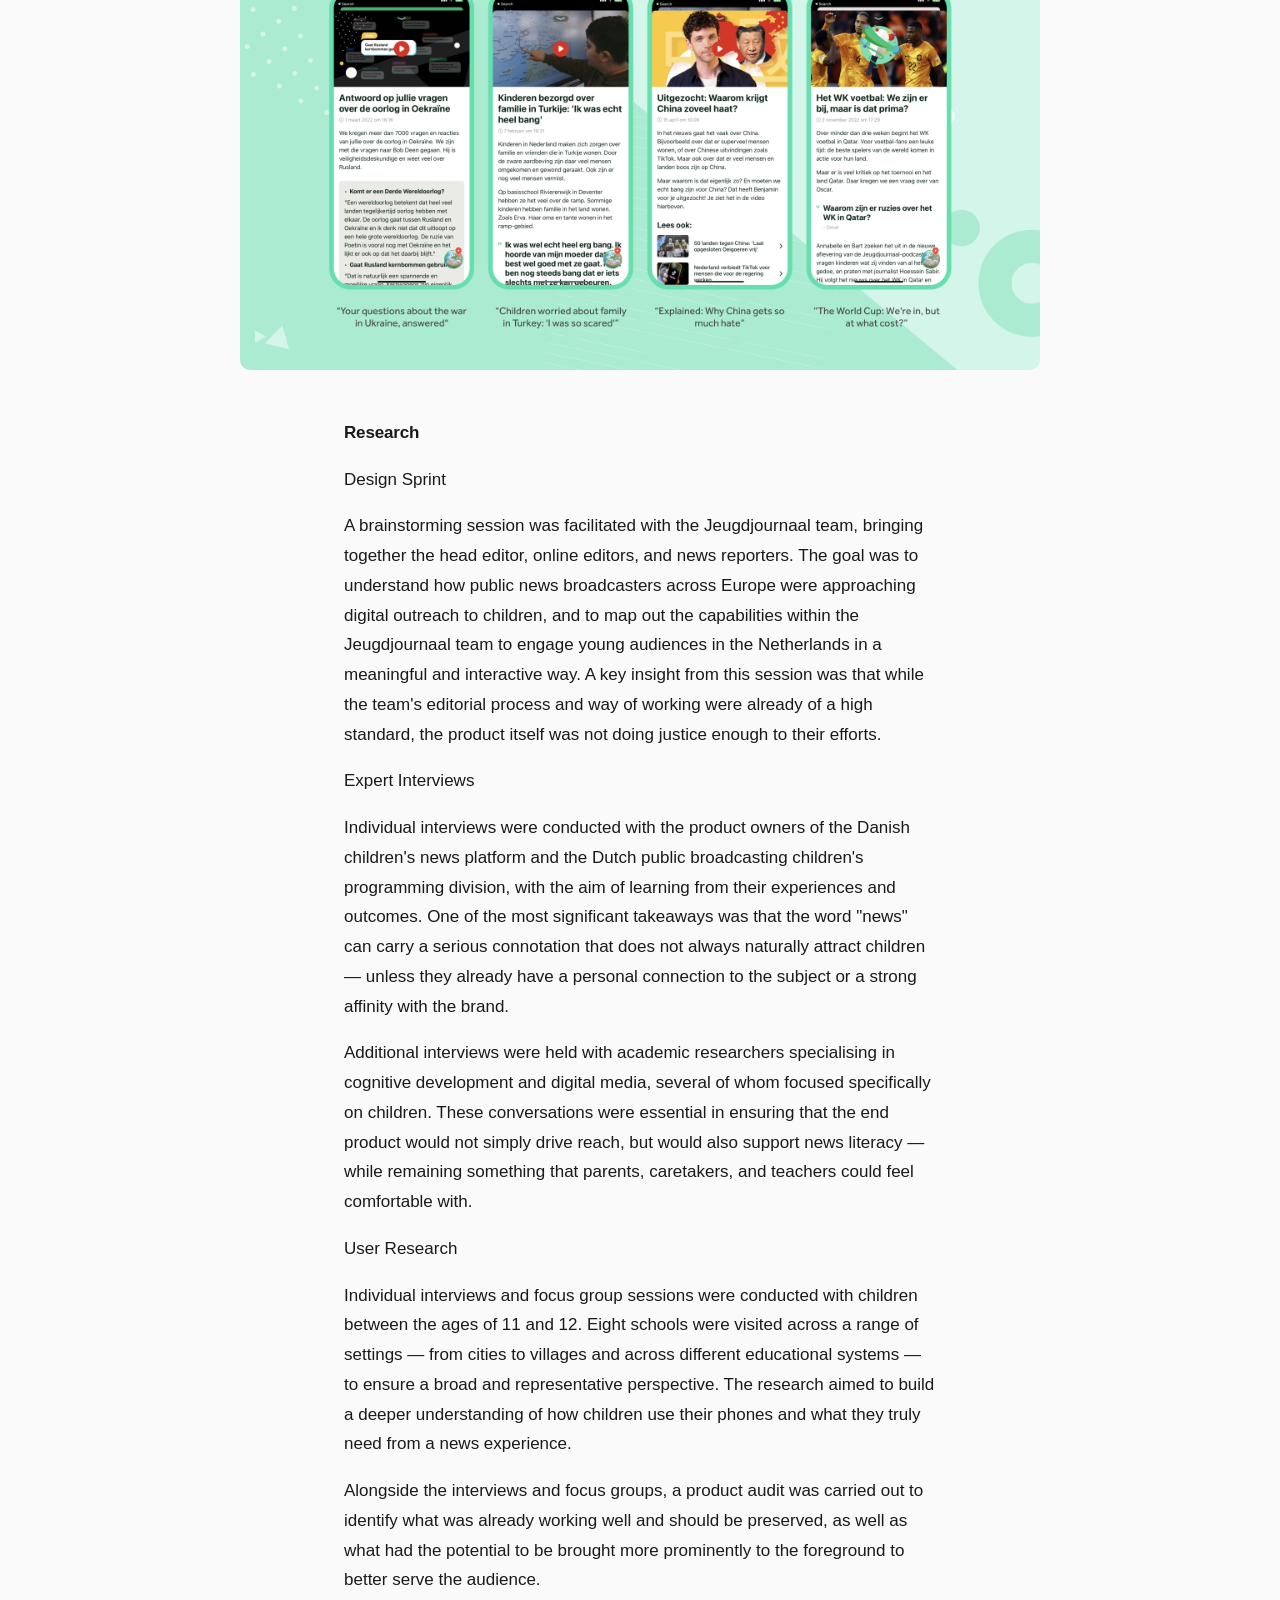
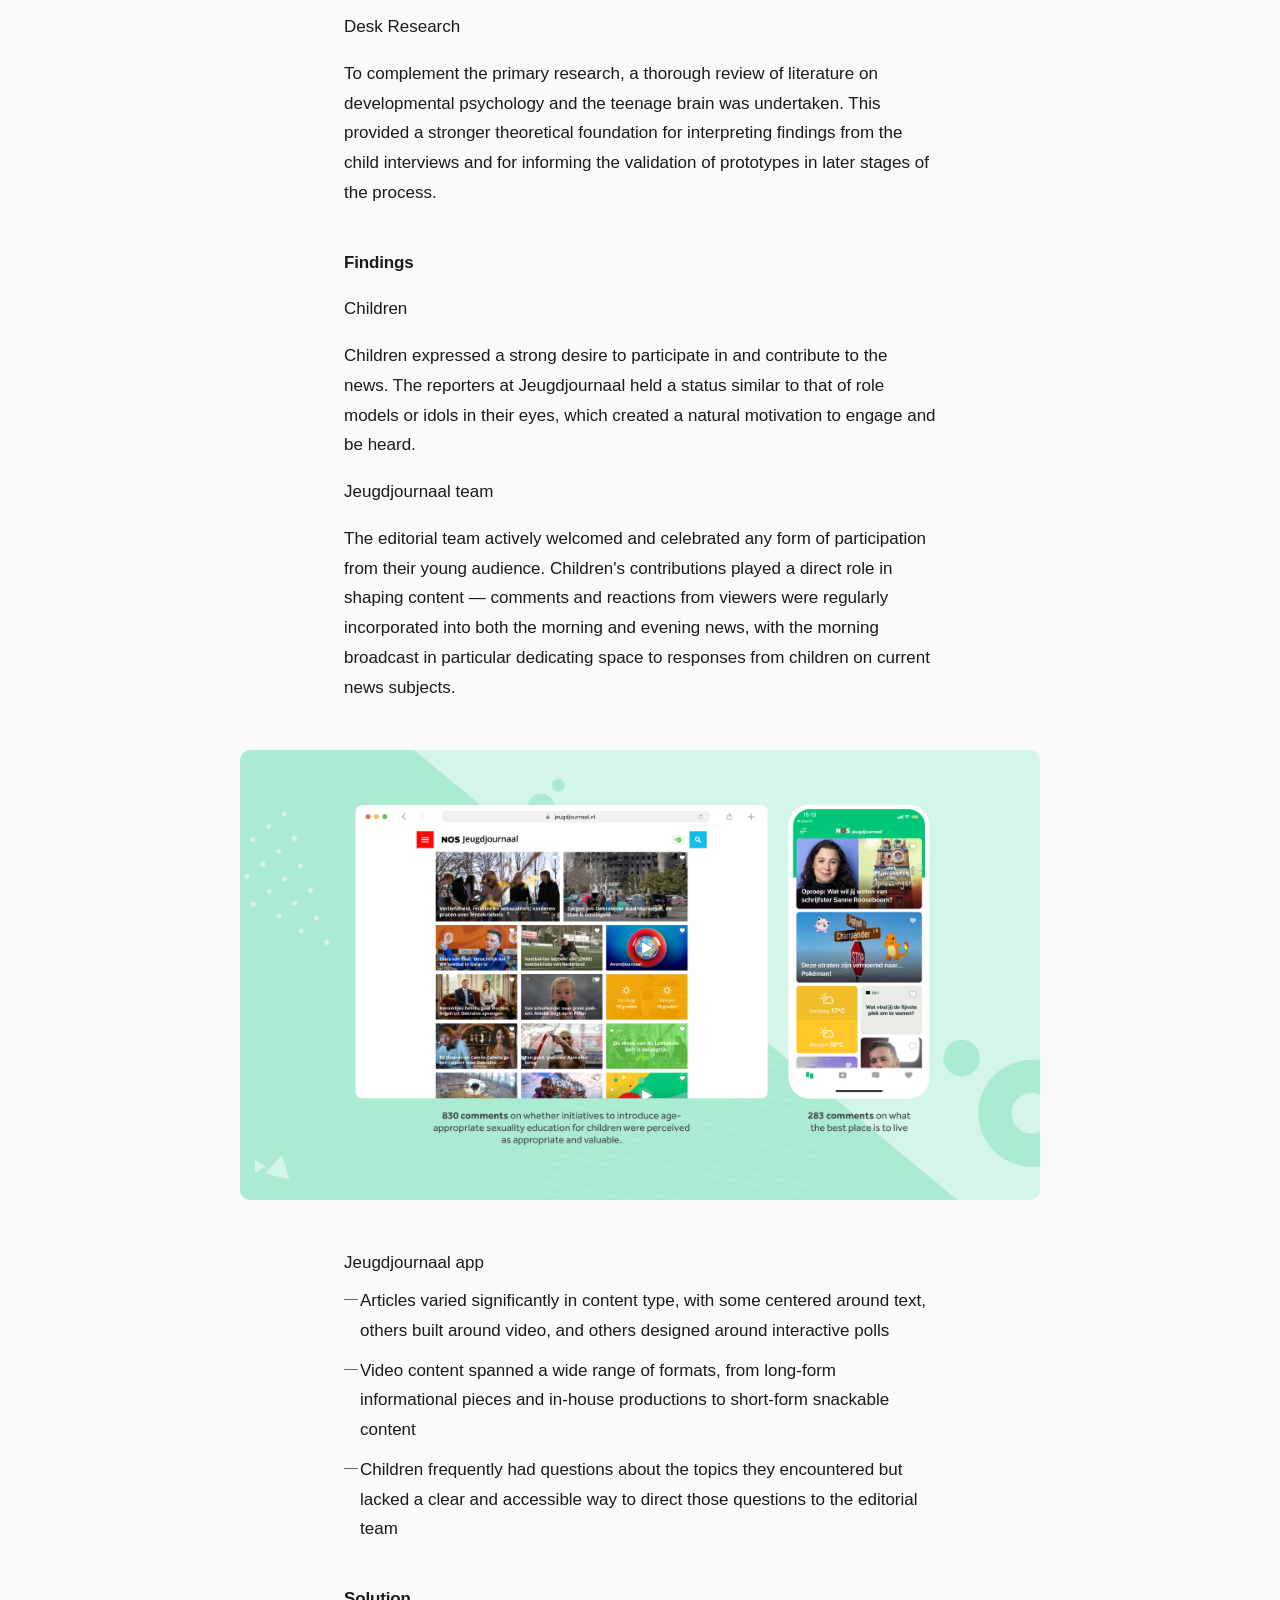
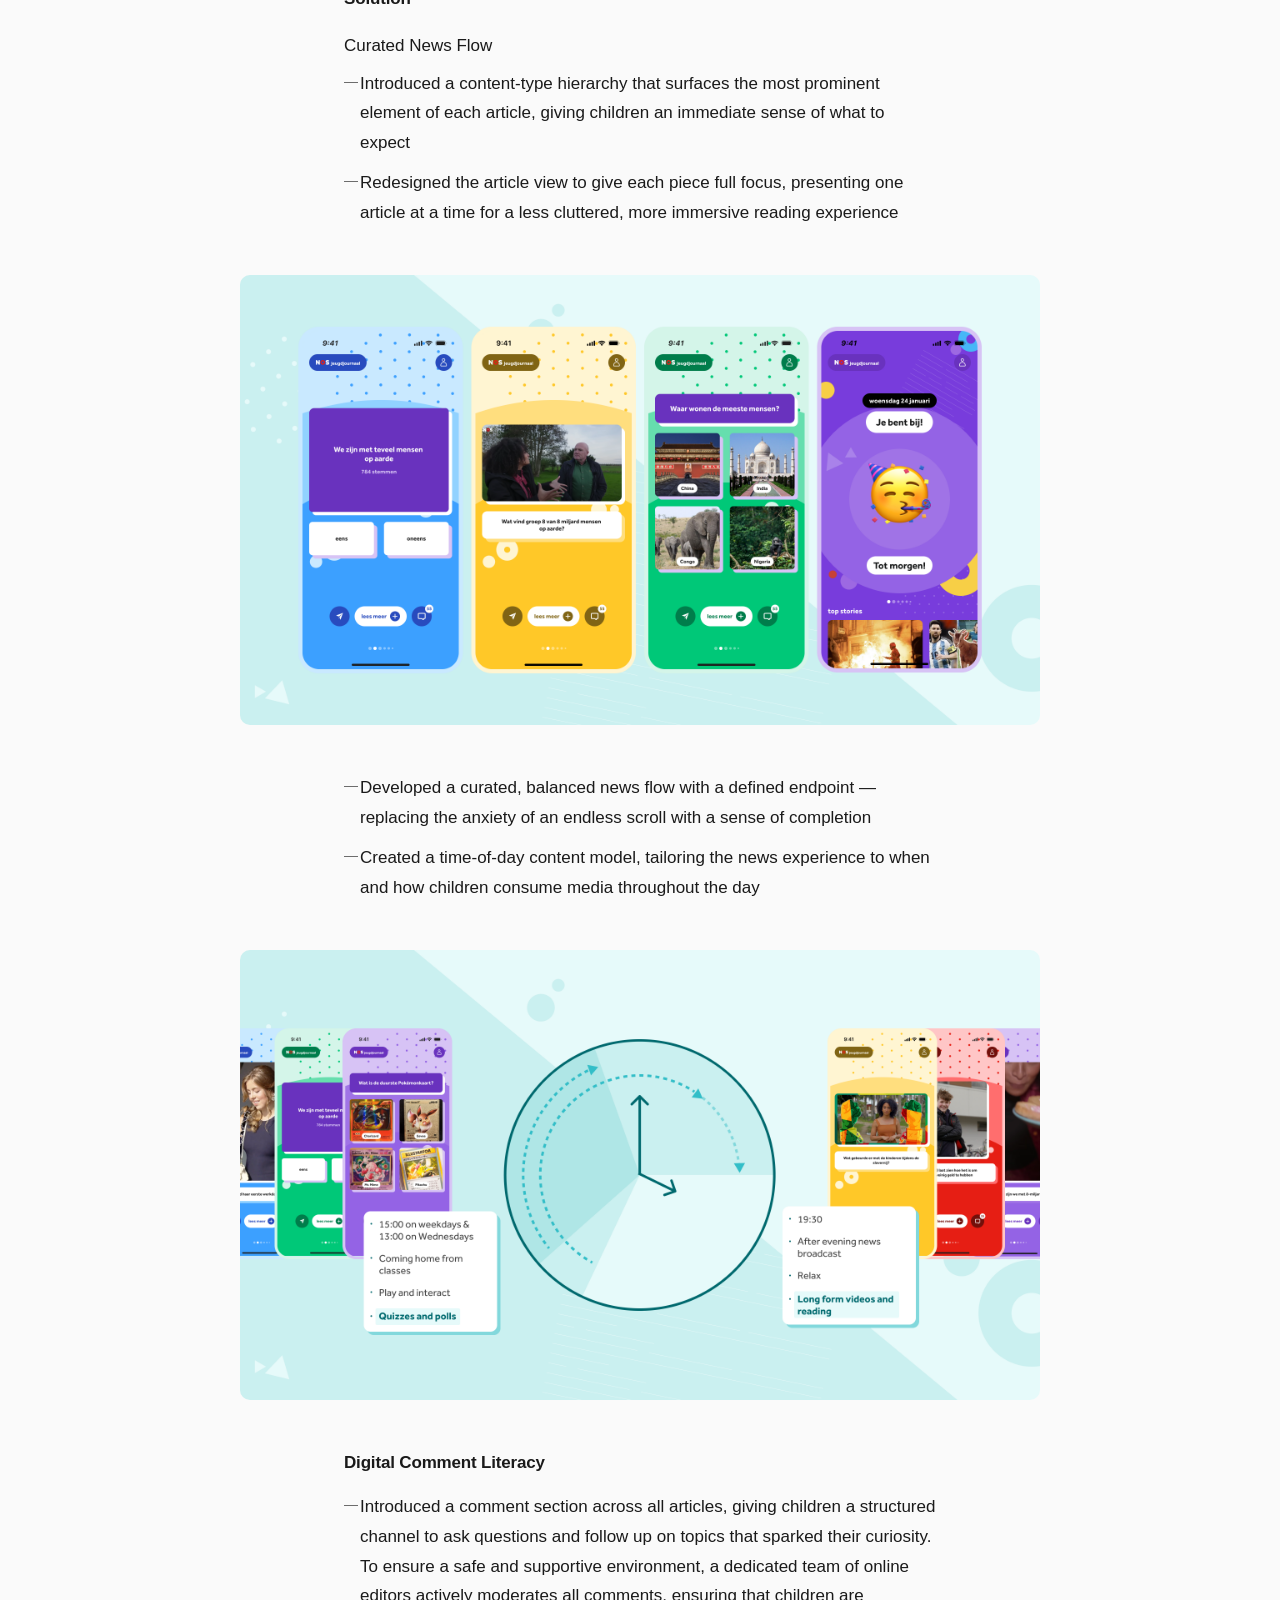
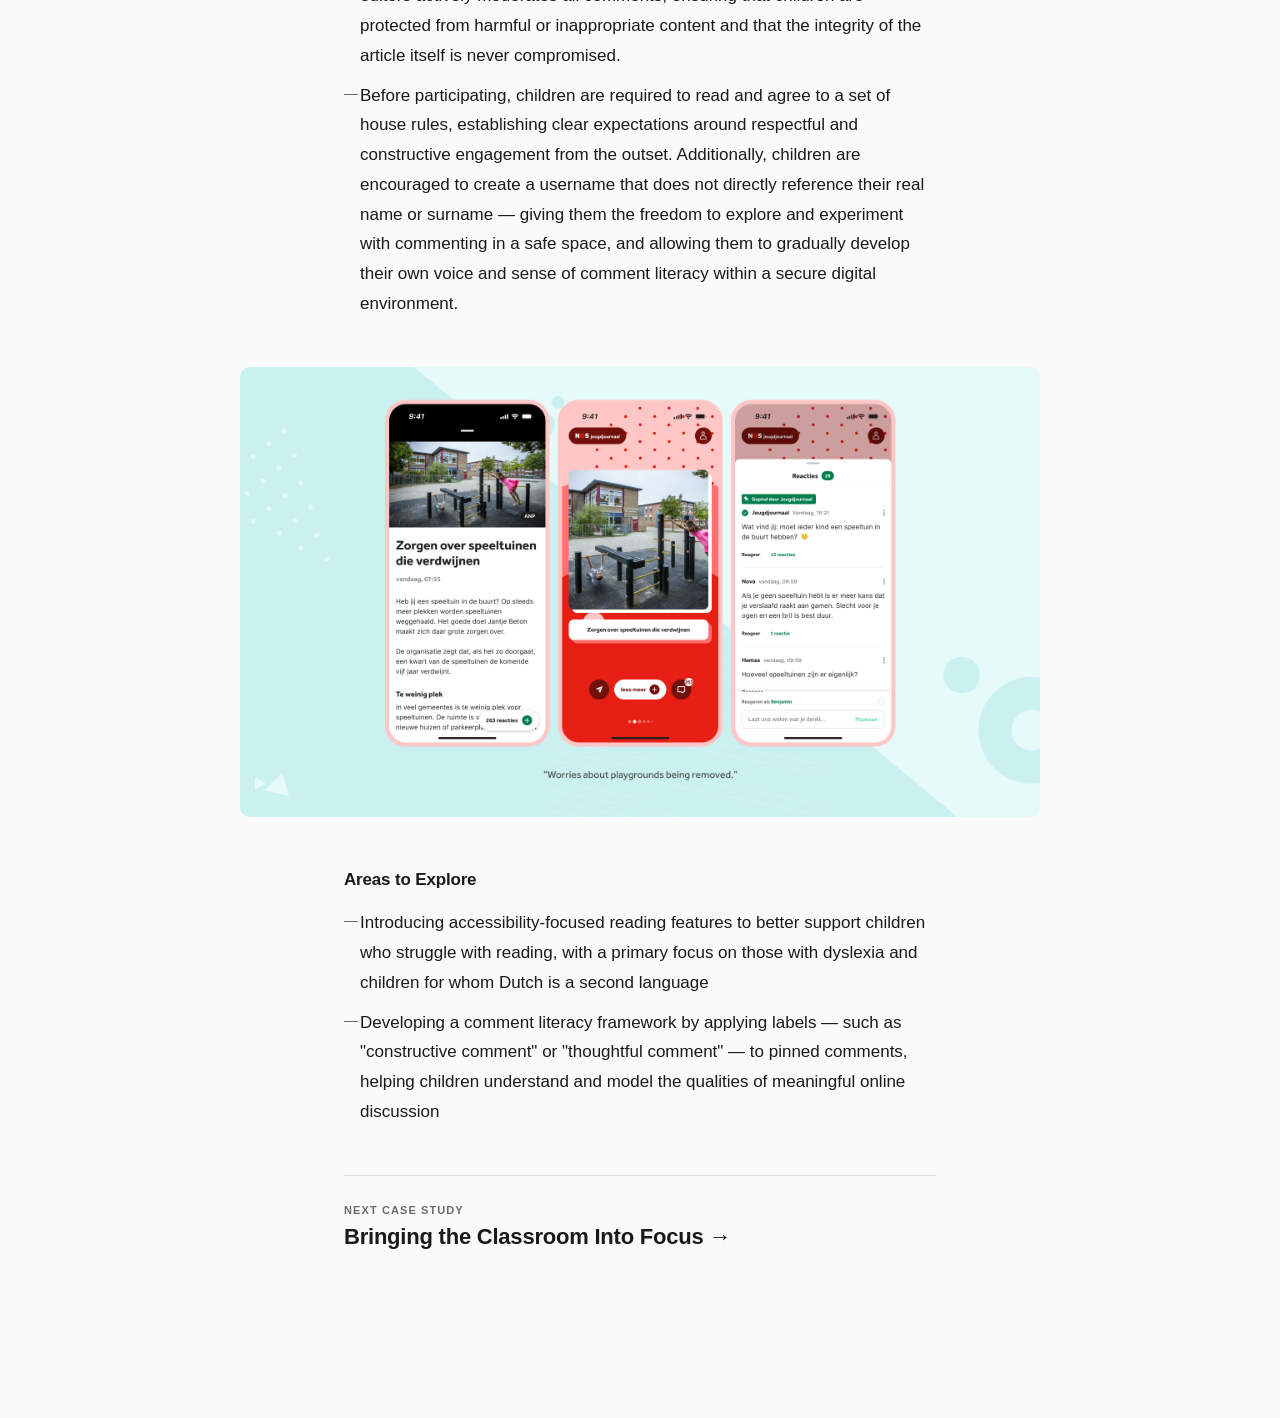
==== commit ca57854e: "Refine styling across all pages — shared stylesheet, consistent typography Co-Authored-By: Claude So" ====
--- a/jeugdjournaal-app.html
+++ b/jeugdjournaal-app.html
@@ -4,171 +4,12 @@
   <meta charset="UTF-8" />
   <meta name="viewport" content="width=device-width, initial-scale=1.0" />
   <title>Reimagining How Children Experience the News</title>
-  <style>
-    *, *::before, *::after { box-sizing: border-box; margin: 0; padding: 0; }
-
-    body {
-      font-family: 'SF Pro Display', -apple-system, BlinkMacSystemFont, sans-serif;
-      background: #FAFAFA;
-      color: #333333;
-    }
-
-    .page {
-      max-width: 640px;
-      margin: 0 auto;
-      padding: 80px 24px 120px;
-      text-align: left;
-    }
-
-    /* Header */
-    .header { margin-bottom: 40px; }
-
-    .header h1 {
-      font-size: clamp(28px, 5vw, 48px);
-      font-weight: 700;
-      line-height: 1.15;
-      margin-bottom: 12px;
-    }
-
-    .header p {
-      font-size: clamp(16px, 2.5vw, 20px);
-      line-height: 1.4;
-      font-weight: 400;
-    }
-
-    /* Divider */
-    hr {
-      border: none;
-      border-top: 1px solid #000;
-      margin: 40px 0;
-      opacity: 0.2;
-    }
-
-    /* Meta row */
-    .meta {
-      display: flex;
-      flex-direction: column;
-      gap: 24px;
-      margin-bottom: 40px;
-    }
-
-    .meta-block { display: flex; flex-direction: column; gap: 6px; }
-
-    .meta-block .label {
-      font-size: 16px;
-      font-weight: 700;
-    }
-
-    .meta-block .value {
-      font-size: 16px;
-      line-height: 1.5;
-    }
-
-    /* Section */
-    .section { margin-bottom: 40px; }
-
-    .section-title {
-      font-size: 16px;
-      font-weight: 700;
-      margin-bottom: 16px;
-    }
-
-    .section p,
-    .section li {
-      font-size: clamp(15px, 2vw, 18px);
-      line-height: 1.6;
-      font-weight: 400;
-    }
-
-    .section p + p { margin-top: 1em; }
-
-    .subsection-title {
-      font-size: clamp(15px, 2vw, 18px);
-      font-weight: 700;
-      margin-top: 1.4em;
-      margin-bottom: 4px;
-    }
-
-    .section ul {
-      padding-left: 20px;
-      list-style: disc;
-      margin-top: 4px;
-    }
-
-    .section ul li { margin-bottom: 6px; }
-    .section ul li:last-child { margin-bottom: 0; }
-
-    .bleed-wrap {
-      margin: 40px 0;
-      display: flex;
-      justify-content: center;
-    }
-
-    .bleed-wrap img {
-      width: 100%;
-      max-height: 450px;
-      object-fit: cover;
-      display: block;
-    }
-
-    @media (min-width: 688px) {
-      .bleed-wrap {
-        margin: 40px -80px;
-      }
-      .bleed-wrap img {
-        width: 800px;
-        max-width: none;
-        margin: 0;
-      }
-    }
-
-    /* Read more block */
-    .read-more {
-      display: block;
-      margin-top: 40px;
-      padding: 32px 0;
-      border-top: 1px solid rgba(0,0,0,0.2);
-      text-decoration: none;
-      color: inherit;
-    }
-
-    .read-more:hover .read-more-title { opacity: 0.6; }
-
-    .read-more-label {
-      font-size: 13px;
-      font-weight: 700;
-      letter-spacing: 0.08em;
-      text-transform: uppercase;
-      color: #999;
-      margin-bottom: 8px;
-    }
-
-    .read-more-title {
-      font-size: clamp(18px, 3vw, 24px);
-      font-weight: 700;
-      line-height: 1.2;
-      transition: opacity 0.2s ease;
-    }
-
-    .home-link {
-      position: fixed;
-      top: 24px;
-      left: 24px;
-      font-size: 16px;
-      font-weight: 700;
-      color: #333;
-      text-decoration: none;
-      z-index: 10;
-    }
-
-    .home-link:hover { opacity: 0.6; }
-  </style>
+  <link rel="stylesheet" href="case-study.css" />
 </head>
 <body>
-  <a class="home-link" href="index.html">Giulia de Goede</a>
+  <a class="home-link" href="index.html">← Giulia de Goede</a>
   <main class="page">
 
-    <!-- Header -->
     <div class="header">
       <h1>Reimagining How Children Experience the News</h1>
       <p>Redesigning the Jeugdjournaal app to create a more intuitive, accessible, and engaging news experience for young audiences</p>
@@ -176,7 +17,6 @@
 
     <hr />
 
-    <!-- Meta -->
     <div class="meta">
       <div class="meta-block">
         <span class="label">Product</span>
@@ -190,24 +30,20 @@
 
     <hr />
 
-    <!-- Image 1 -->
     <div class="bleed-wrap">
       <img src="images/1.4.png" alt="Jeugdjournaal app overview" />
     </div>
 
-    <!-- Problem -->
     <div class="section">
       <p class="section-title">Problem</p>
       <p>Jeugdjournaal had built a strong editorial reputation for delivering reliable, age-appropriate news to children in the Netherlands — yet it was becoming unclear whether the product was still meeting the needs of its young audience. As children's digital behaviour continued to evolve rapidly, the team recognised an opportunity to better understand what their audience needed from a news experience and how the platform could more effectively reflect the quality of the journalism behind it.</p>
       <p>The central challenge was to deepen that understanding — designing an experience that would not only reach more children, but do so in a way that supported their news literacy, respected their cognitive development, and felt trustworthy to the parents, caretakers, and teachers around them.</p>
     </div>
 
-    <!-- Image 2 -->
     <div class="bleed-wrap">
       <img src="images/1.5.png" alt="Research process" />
     </div>
 
-    <!-- Research -->
     <div class="section">
       <p class="section-title">Research</p>
       <p class="subsection-title">Design Sprint</p>
@@ -225,7 +61,6 @@
       <p>To complement the primary research, a thorough review of literature on developmental psychology and the teenage brain was undertaken. This provided a stronger theoretical foundation for interpreting findings from the child interviews and for informing the validation of prototypes in later stages of the process.</p>
     </div>
 
-    <!-- Findings -->
     <div class="section">
       <p class="section-title">Findings</p>
 
@@ -236,7 +71,6 @@
       <p>The editorial team actively welcomed and celebrated any form of participation from their young audience. Children's contributions played a direct role in shaping content — comments and reactions from viewers were regularly incorporated into both the morning and evening news, with the morning broadcast in particular dedicating space to responses from children on current news subjects.</p>
     </div>
 
-    <!-- User research sessions — after "current news subjects" -->
     <div class="bleed-wrap">
       <img src="images/1.6.png" alt="User research sessions" />
     </div>
@@ -250,7 +84,6 @@
       </ul>
     </div>
 
-    <!-- Solution -->
     <div class="section">
       <p class="section-title">Solution</p>
       <p class="subsection-title">Curated News Flow</p>
@@ -275,7 +108,6 @@
       <img src="images/2.19.png" alt="Clock and mobile mockups showing time-of-day content model" />
     </div>
 
-    <!-- Digital Comment Literacy -->
     <div class="section">
       <p class="section-title">Digital Comment Literacy</p>
       <ul>
@@ -288,7 +120,6 @@
       <img src="images/2.17.png" alt="Comment literacy feature" />
     </div>
 
-    <!-- Areas to Explore -->
     <div class="section">
       <p class="section-title">Areas to Explore</p>
       <ul>
--- a/case-study.css
+++ b/case-study.css
@@ -0,0 +1,195 @@
+*, *::before, *::after { box-sizing: border-box; margin: 0; padding: 0; }
+
+:root {
+  --bg: #FAFAFA;
+  --text: #1a1a1a;
+  --muted: #6b6b6b;
+  --rule: rgba(0,0,0,0.12);
+}
+
+body {
+  font-family: 'SF Pro Display', -apple-system, BlinkMacSystemFont, 'Helvetica Neue', sans-serif;
+  background: var(--bg);
+  color: var(--text);
+  -webkit-font-smoothing: antialiased;
+}
+
+/* ── Nav ─────────────────────────────────────────── */
+.home-link {
+  position: fixed;
+  top: 24px;
+  left: 24px;
+  font-size: 13px;
+  font-weight: 600;
+  letter-spacing: 0.02em;
+  color: var(--text);
+  text-decoration: none;
+  z-index: 10;
+  opacity: 0.5;
+  transition: opacity 0.15s ease;
+}
+
+.home-link:hover { opacity: 1; }
+
+/* ── Page ────────────────────────────────────────── */
+.page {
+  max-width: 640px;
+  margin: 0 auto;
+  padding: clamp(60px, 10vw, 100px) 24px clamp(80px, 12vw, 140px);
+}
+
+/* ── Header ──────────────────────────────────────── */
+.header { margin-bottom: 48px; }
+
+.header h1 {
+  font-size: clamp(28px, 5vw, 48px);
+  font-weight: 700;
+  line-height: 1.1;
+  letter-spacing: -0.02em;
+  margin-bottom: 16px;
+}
+
+.header p {
+  font-size: clamp(15px, 2.2vw, 18px);
+  line-height: 1.65;
+  font-weight: 400;
+  color: var(--muted);
+}
+
+/* ── Divider ─────────────────────────────────────── */
+hr {
+  border: none;
+  border-top: 1px solid var(--rule);
+  margin: 40px 0;
+}
+
+/* ── Meta ────────────────────────────────────────── */
+.meta {
+  display: flex;
+  flex-direction: column;
+  gap: 20px;
+  margin-bottom: 40px;
+}
+
+.meta-block { display: flex; flex-direction: column; gap: 4px; }
+
+.meta-block .label {
+  font-size: 11px;
+  font-weight: 700;
+  letter-spacing: 0.1em;
+  text-transform: uppercase;
+  color: var(--muted);
+}
+
+.meta-block .value {
+  font-size: clamp(14px, 2vw, 16px);
+  line-height: 1.5;
+  color: var(--text);
+}
+
+/* ── Sections ────────────────────────────────────── */
+.section { margin-bottom: 40px; }
+
+.section-title,
+.section p.section-title {
+  font-size: clamp(15px, 2vw, 17px);
+  font-weight: 700;
+  letter-spacing: -0.01em;
+  text-transform: none;
+  color: var(--text);
+  margin-bottom: 14px;
+}
+
+.subsection-title {
+  font-size: clamp(15px, 2vw, 17px);
+  font-weight: 700;
+  margin-top: 1.5em;
+  margin-bottom: 6px;
+  letter-spacing: 0;
+  color: var(--text);
+}
+
+.section p,
+.section li {
+  font-size: clamp(15px, 2vw, 17px);
+  line-height: 1.75;
+  font-weight: 400;
+  color: var(--text);
+}
+
+.section p + p { margin-top: 1em; }
+
+.section ul {
+  padding-left: 0;
+  list-style: none;
+  margin-top: 8px;
+  display: flex;
+  flex-direction: column;
+  gap: 10px;
+}
+
+.section ul li {
+  padding-left: 16px;
+  position: relative;
+}
+
+.section ul li::before {
+  content: '—';
+  position: absolute;
+  left: 0;
+  color: var(--muted);
+  font-size: 14px;
+}
+
+/* ── Images ──────────────────────────────────────── */
+.bleed-wrap {
+  margin: 48px 0;
+  display: flex;
+  justify-content: center;
+}
+
+.bleed-wrap img {
+  width: 100%;
+  max-height: 500px;
+  object-fit: cover;
+  display: block;
+  border-radius: 8px;
+}
+
+@media (min-width: 688px) {
+  .bleed-wrap { margin: 48px -80px; }
+  .bleed-wrap img {
+    width: 800px;
+    max-width: none;
+    border-radius: 10px;
+  }
+}
+
+/* ── Next case study ─────────────────────────────── */
+.read-more {
+  display: block;
+  margin-top: 48px;
+  padding: 28px 0;
+  border-top: 1px solid var(--rule);
+  text-decoration: none;
+  color: var(--text);
+  transition: padding-left 0.2s ease;
+}
+
+.read-more:hover { padding-left: 6px; }
+
+.read-more-label {
+  font-size: 11px;
+  font-weight: 700;
+  letter-spacing: 0.1em;
+  text-transform: uppercase;
+  color: var(--muted);
+  margin-bottom: 8px;
+}
+
+.read-more-title {
+  font-size: clamp(17px, 2.8vw, 22px);
+  font-weight: 700;
+  line-height: 1.2;
+  letter-spacing: -0.01em;
+}
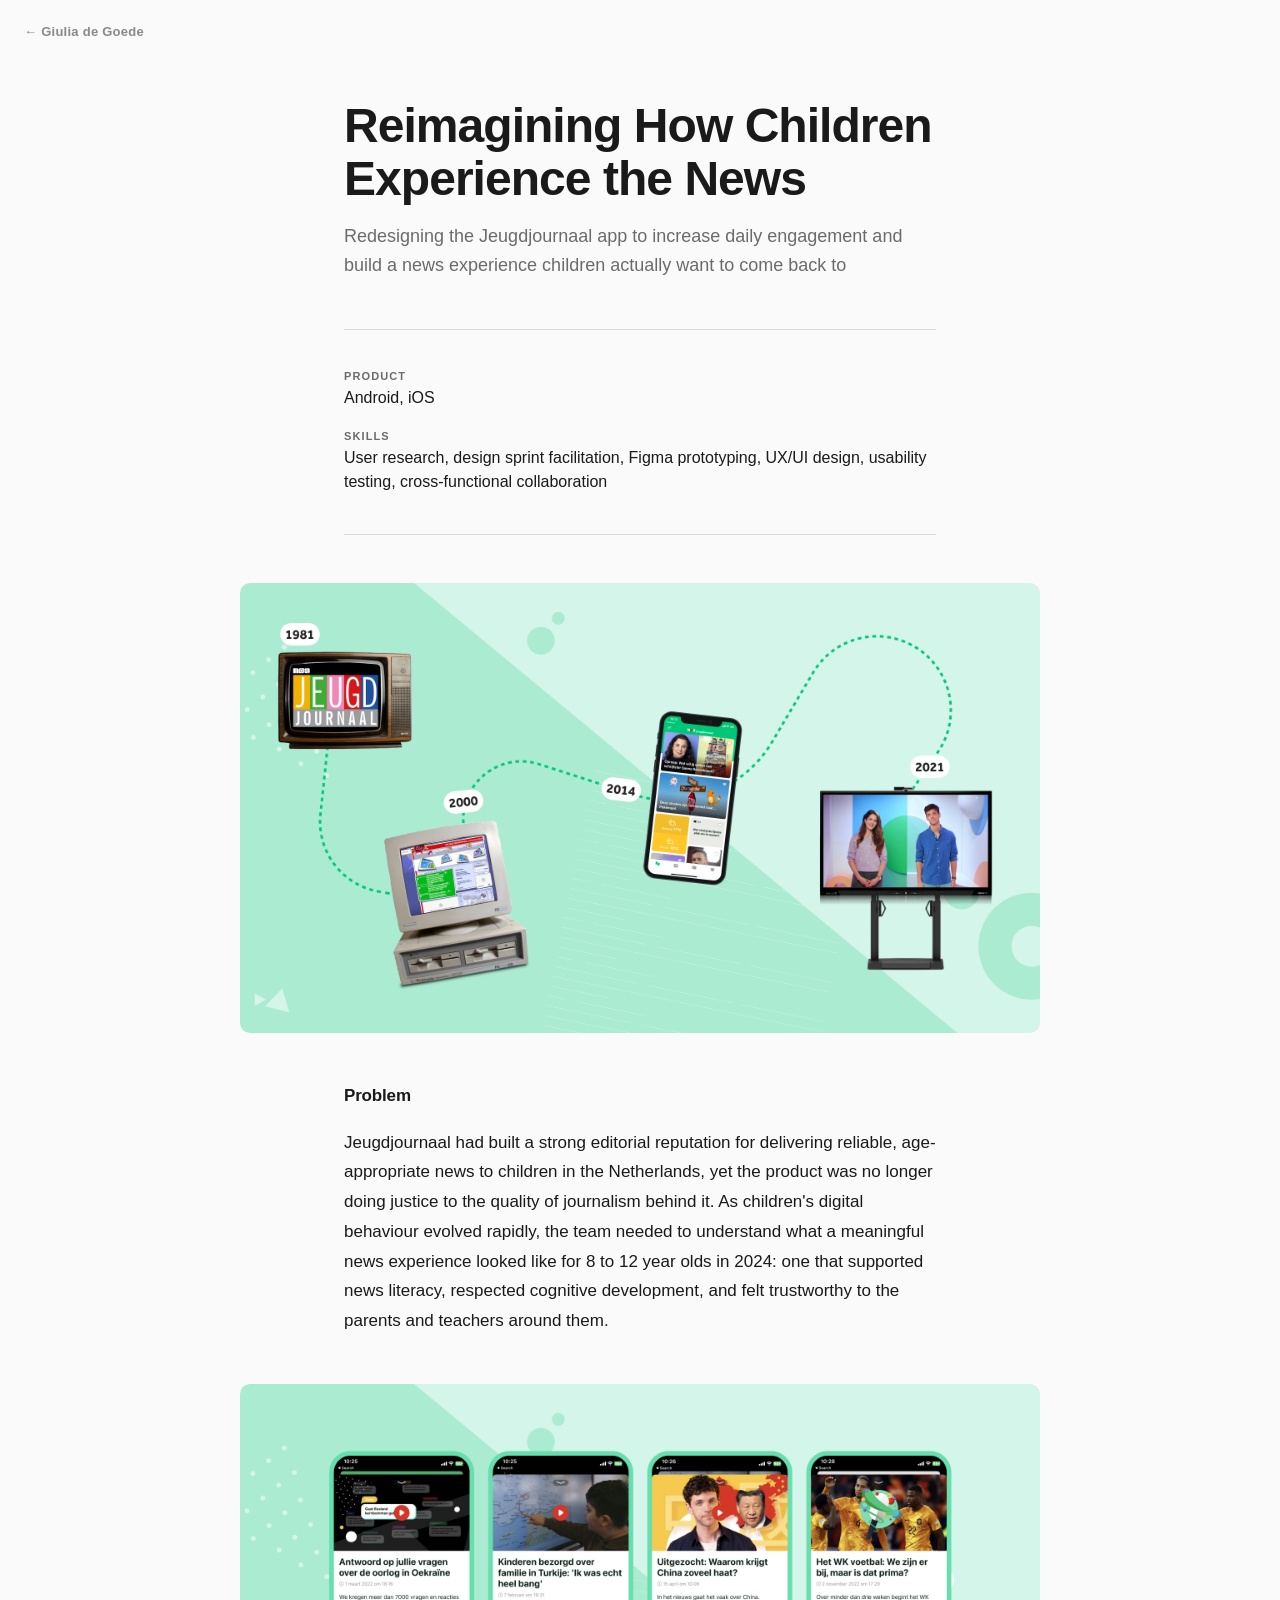
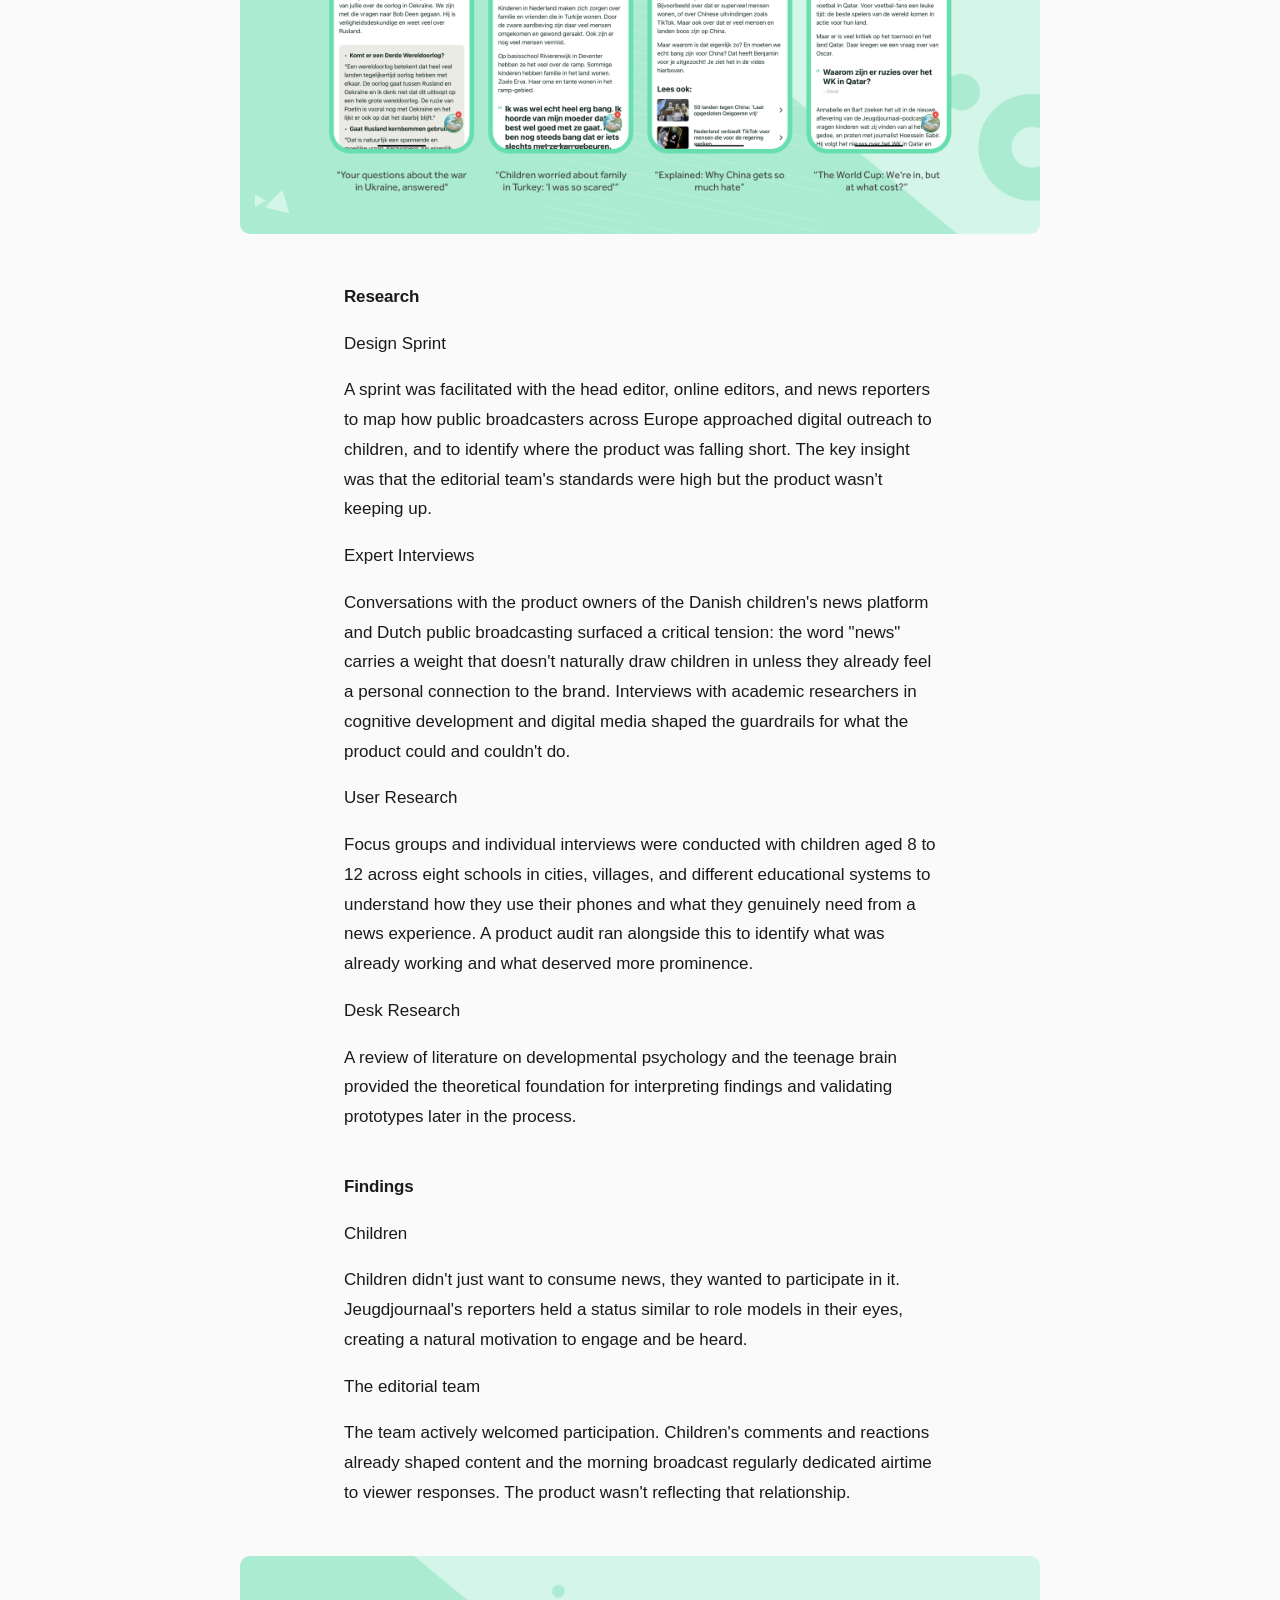
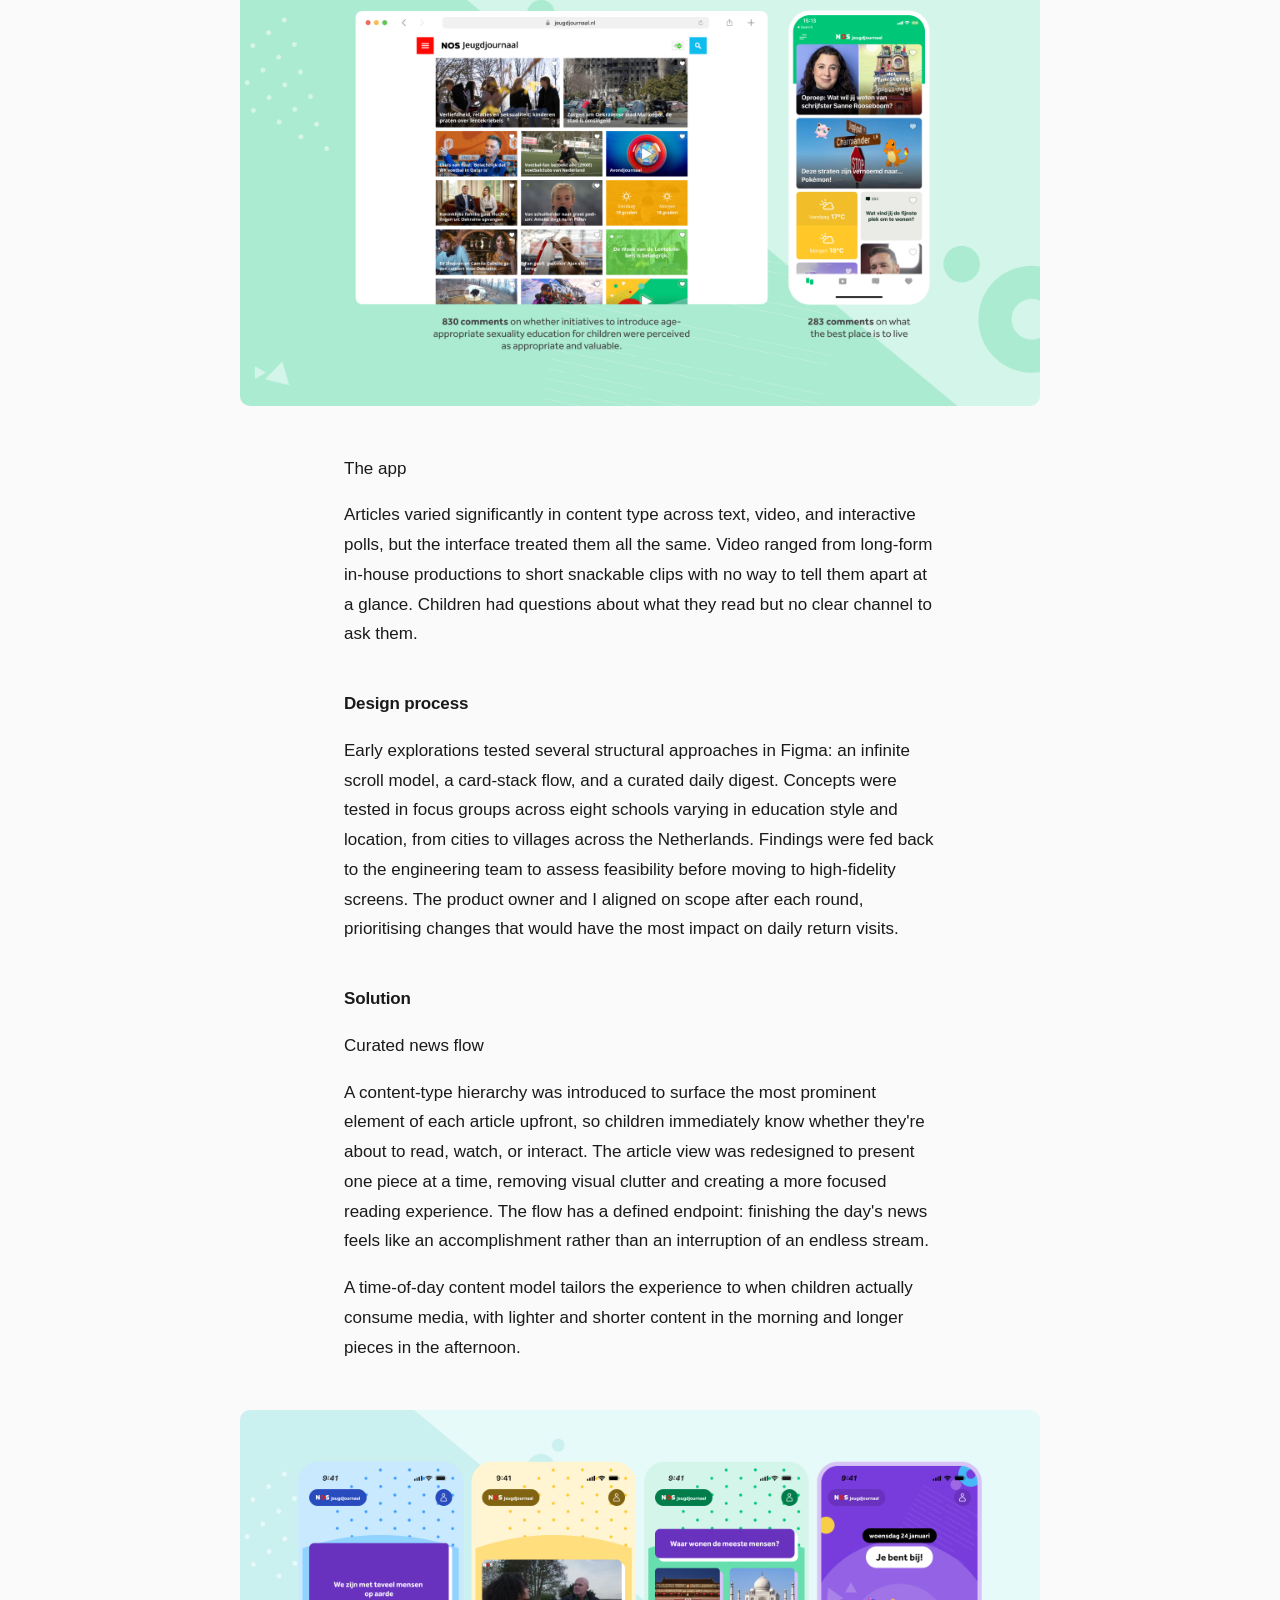
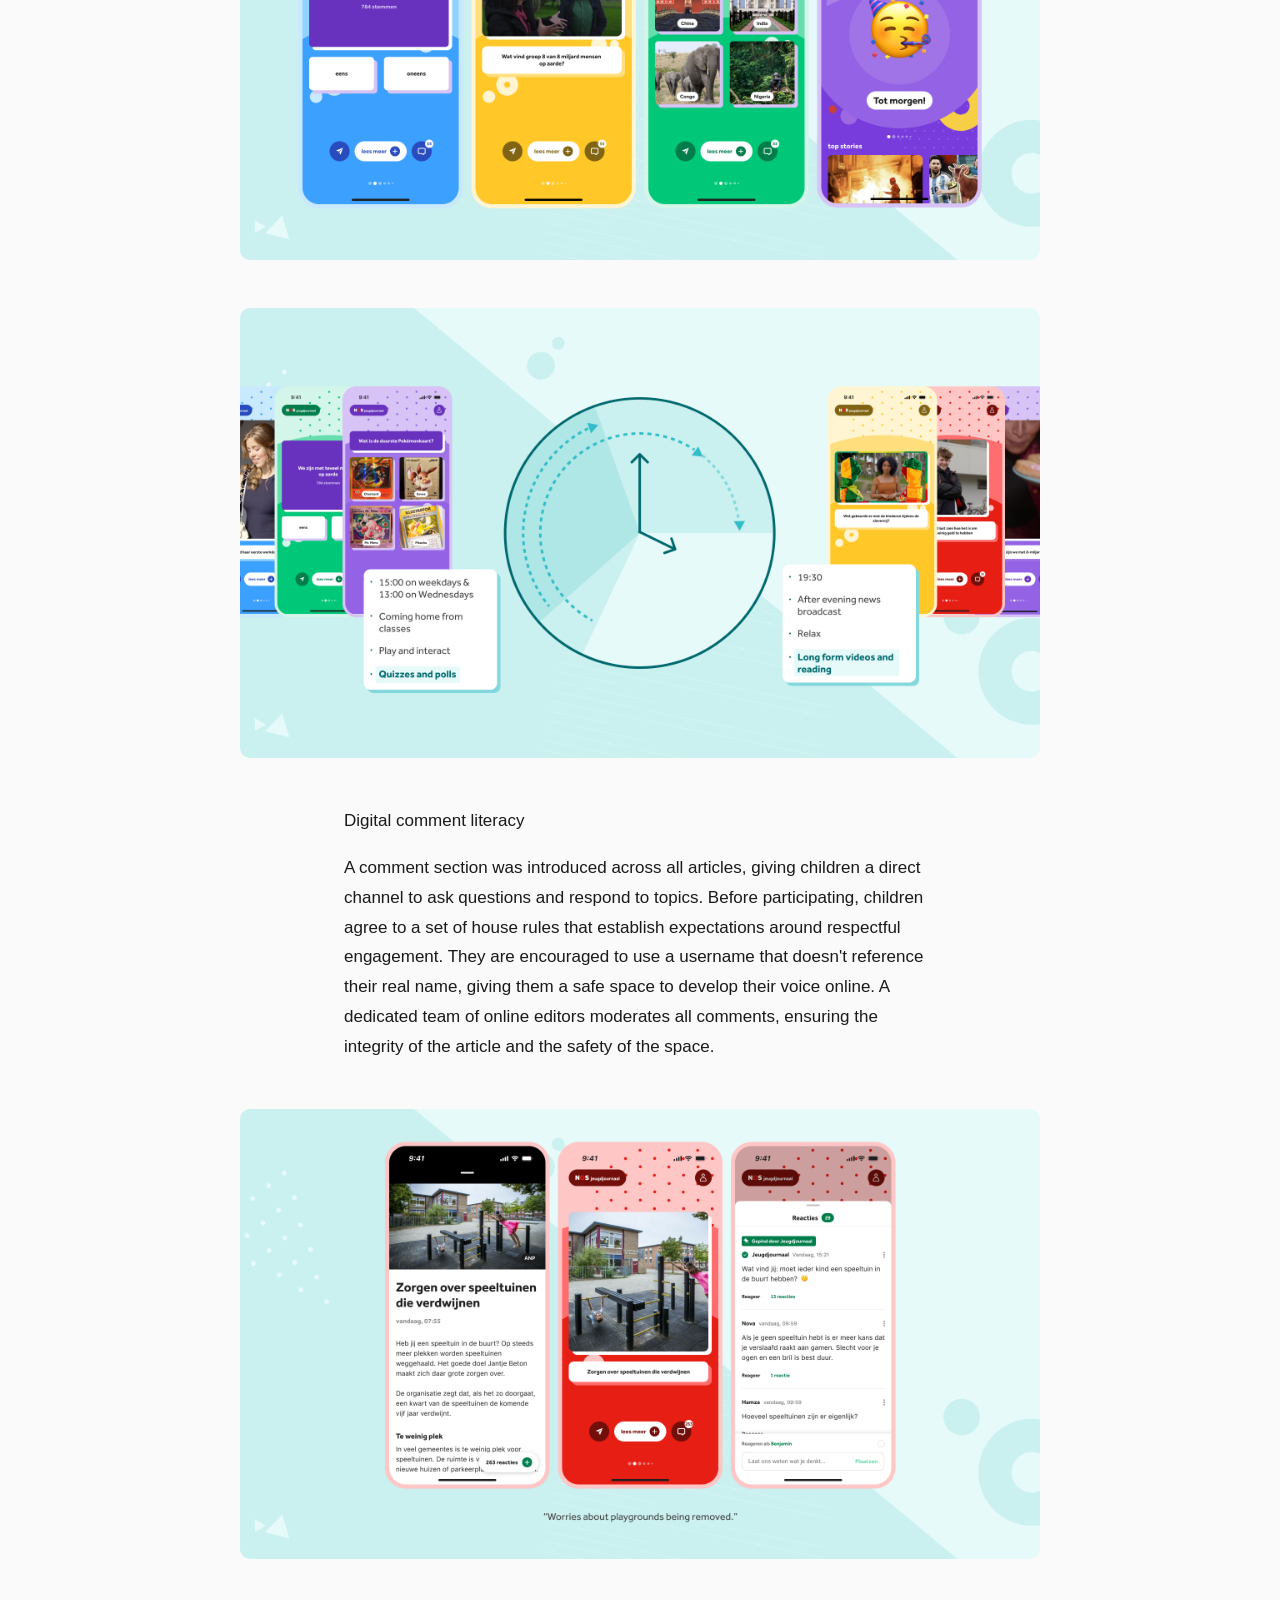
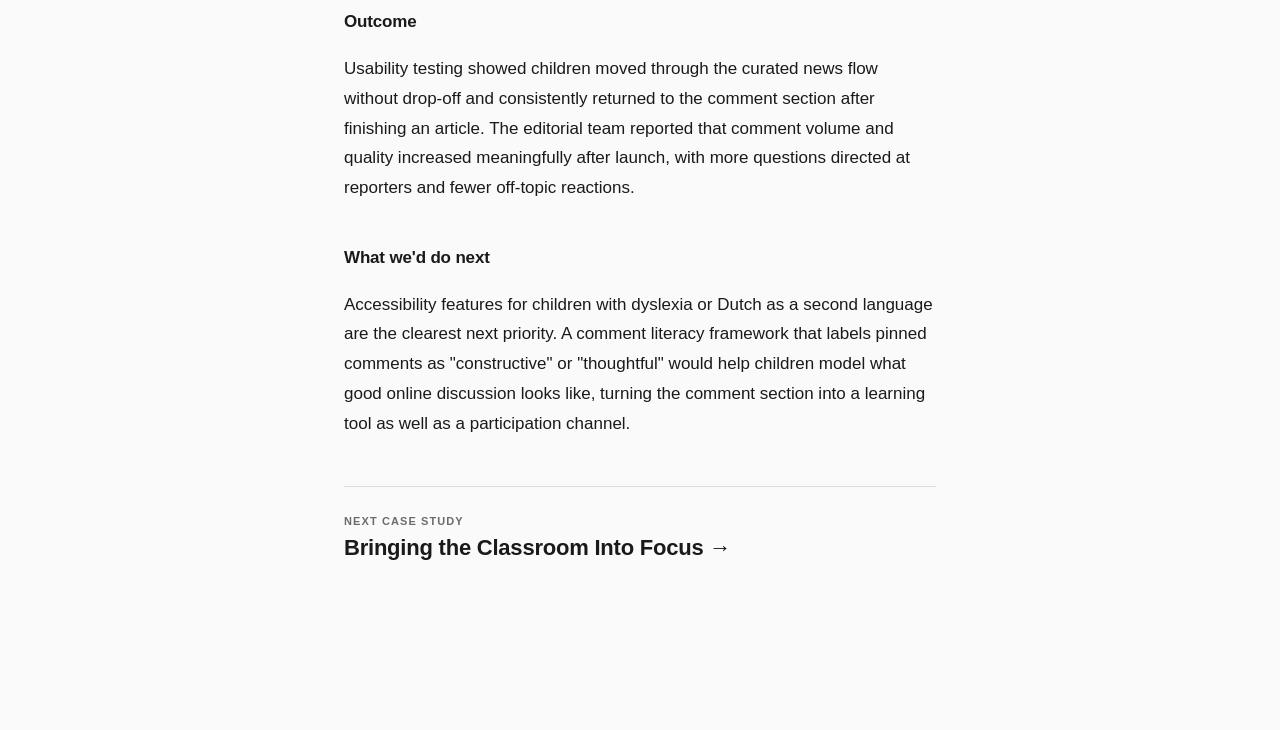
==== commit 793f5dcf: "Rewrite Jeugdjournaal app case study Co-Authored-By: Claude Sonnet 4.6 <noreply@anthropic.com>" ====
--- a/jeugdjournaal-app.html
+++ b/jeugdjournaal-app.html
@@ -12,7 +12,7 @@
 
     <div class="header">
       <h1>Reimagining How Children Experience the News</h1>
-      <p>Redesigning the Jeugdjournaal app to create a more intuitive, accessible, and engaging news experience for young audiences</p>
+      <p>Redesigning the Jeugdjournaal app to increase daily engagement and build a news experience children actually want to come back to</p>
     </div>
 
     <hr />
@@ -24,7 +24,7 @@
       </div>
       <div class="meta-block">
         <span class="label">Skills</span>
-        <span class="value">User research, design sprint facilitation, interactive prototyping, UX/UI design, usability testing</span>
+        <span class="value">User research, design sprint facilitation, Figma prototyping, UX/UI design, usability testing, cross-functional collaboration</span>
       </div>
     </div>
 
@@ -36,8 +36,7 @@
 
     <div class="section">
       <p class="section-title">Problem</p>
-      <p>Jeugdjournaal had built a strong editorial reputation for delivering reliable, age-appropriate news to children in the Netherlands — yet it was becoming unclear whether the product was still meeting the needs of its young audience. As children's digital behaviour continued to evolve rapidly, the team recognised an opportunity to better understand what their audience needed from a news experience and how the platform could more effectively reflect the quality of the journalism behind it.</p>
-      <p>The central challenge was to deepen that understanding — designing an experience that would not only reach more children, but do so in a way that supported their news literacy, respected their cognitive development, and felt trustworthy to the parents, caretakers, and teachers around them.</p>
+      <p>Jeugdjournaal had built a strong editorial reputation for delivering reliable, age-appropriate news to children in the Netherlands, yet the product was no longer doing justice to the quality of journalism behind it. As children's digital behaviour evolved rapidly, the team needed to understand what a meaningful news experience looked like for 8 to 12 year olds in 2024: one that supported news literacy, respected cognitive development, and felt trustworthy to the parents and teachers around them.</p>
     </div>
 
     <div class="bleed-wrap">
@@ -47,28 +46,26 @@
     <div class="section">
       <p class="section-title">Research</p>
       <p class="subsection-title">Design Sprint</p>
-      <p>A brainstorming session was facilitated with the Jeugdjournaal team, bringing together the head editor, online editors, and news reporters. The goal was to understand how public news broadcasters across Europe were approaching digital outreach to children, and to map out the capabilities within the Jeugdjournaal team to engage young audiences in the Netherlands in a meaningful and interactive way. A key insight from this session was that while the team's editorial process and way of working were already of a high standard, the product itself was not doing justice enough to their efforts.</p>
+      <p>A sprint was facilitated with the head editor, online editors, and news reporters to map how public broadcasters across Europe approached digital outreach to children, and to identify where the product was falling short. The key insight was that the editorial team's standards were high but the product wasn't keeping up.</p>
 
       <p class="subsection-title">Expert Interviews</p>
-      <p>Individual interviews were conducted with the product owners of the Danish children's news platform and the Dutch public broadcasting children's programming division, with the aim of learning from their experiences and outcomes. One of the most significant takeaways was that the word "news" can carry a serious connotation that does not always naturally attract children — unless they already have a personal connection to the subject or a strong affinity with the brand.</p>
-      <p>Additional interviews were held with academic researchers specialising in cognitive development and digital media, several of whom focused specifically on children. These conversations were essential in ensuring that the end product would not simply drive reach, but would also support news literacy — while remaining something that parents, caretakers, and teachers could feel comfortable with.</p>
+      <p>Conversations with the product owners of the Danish children's news platform and Dutch public broadcasting surfaced a critical tension: the word "news" carries a weight that doesn't naturally draw children in unless they already feel a personal connection to the brand. Interviews with academic researchers in cognitive development and digital media shaped the guardrails for what the product could and couldn't do.</p>
 
       <p class="subsection-title">User Research</p>
-      <p>Individual interviews and focus group sessions were conducted with children between the ages of 11 and 12. Eight schools were visited across a range of settings — from cities to villages and across different educational systems — to ensure a broad and representative perspective. The research aimed to build a deeper understanding of how children use their phones and what they truly need from a news experience.</p>
-      <p>Alongside the interviews and focus groups, a product audit was carried out to identify what was already working well and should be preserved, as well as what had the potential to be brought more prominently to the foreground to better serve the audience.</p>
+      <p>Focus groups and individual interviews were conducted with children aged 8 to 12 across eight schools in cities, villages, and different educational systems to understand how they use their phones and what they genuinely need from a news experience. A product audit ran alongside this to identify what was already working and what deserved more prominence.</p>
 
       <p class="subsection-title">Desk Research</p>
-      <p>To complement the primary research, a thorough review of literature on developmental psychology and the teenage brain was undertaken. This provided a stronger theoretical foundation for interpreting findings from the child interviews and for informing the validation of prototypes in later stages of the process.</p>
+      <p>A review of literature on developmental psychology and the teenage brain provided the theoretical foundation for interpreting findings and validating prototypes later in the process.</p>
     </div>
 
     <div class="section">
       <p class="section-title">Findings</p>
 
       <p class="subsection-title">Children</p>
-      <p>Children expressed a strong desire to participate in and contribute to the news. The reporters at Jeugdjournaal held a status similar to that of role models or idols in their eyes, which created a natural motivation to engage and be heard.</p>
+      <p>Children didn't just want to consume news, they wanted to participate in it. Jeugdjournaal's reporters held a status similar to role models in their eyes, creating a natural motivation to engage and be heard.</p>
 
-      <p class="subsection-title">Jeugdjournaal team</p>
-      <p>The editorial team actively welcomed and celebrated any form of participation from their young audience. Children's contributions played a direct role in shaping content — comments and reactions from viewers were regularly incorporated into both the morning and evening news, with the morning broadcast in particular dedicating space to responses from children on current news subjects.</p>
+      <p class="subsection-title">The editorial team</p>
+      <p>The team actively welcomed participation. Children's comments and reactions already shaped content and the morning broadcast regularly dedicated airtime to viewer responses. The product wasn't reflecting that relationship.</p>
     </div>
 
     <div class="bleed-wrap">
@@ -76,32 +73,24 @@
     </div>
 
     <div class="section">
-      <p class="subsection-title">Jeugdjournaal app</p>
-      <ul>
-        <li>Articles varied significantly in content type, with some centered around text, others built around video, and others designed around interactive polls</li>
-        <li>Video content spanned a wide range of formats, from long-form informational pieces and in-house productions to short-form snackable content</li>
-        <li>Children frequently had questions about the topics they encountered but lacked a clear and accessible way to direct those questions to the editorial team</li>
-      </ul>
+      <p class="subsection-title">The app</p>
+      <p>Articles varied significantly in content type across text, video, and interactive polls, but the interface treated them all the same. Video ranged from long-form in-house productions to short snackable clips with no way to tell them apart at a glance. Children had questions about what they read but no clear channel to ask them.</p>
+    </div>
+
+    <div class="section">
+      <p class="section-title">Design process</p>
+      <p>Early explorations tested several structural approaches in Figma: an infinite scroll model, a card-stack flow, and a curated daily digest. Concepts were tested in focus groups across eight schools varying in education style and location, from cities to villages across the Netherlands. Findings were fed back to the engineering team to assess feasibility before moving to high-fidelity screens. The product owner and I aligned on scope after each round, prioritising changes that would have the most impact on daily return visits.</p>
     </div>
 
     <div class="section">
       <p class="section-title">Solution</p>
-      <p class="subsection-title">Curated News Flow</p>
-      <ul>
-        <li>Introduced a content-type hierarchy that surfaces the most prominent element of each article, giving children an immediate sense of what to expect</li>
-        <li>Redesigned the article view to give each piece full focus, presenting one article at a time for a less cluttered, more immersive reading experience</li>
-      </ul>
+      <p class="subsection-title">Curated news flow</p>
+      <p>A content-type hierarchy was introduced to surface the most prominent element of each article upfront, so children immediately know whether they're about to read, watch, or interact. The article view was redesigned to present one piece at a time, removing visual clutter and creating a more focused reading experience. The flow has a defined endpoint: finishing the day's news feels like an accomplishment rather than an interruption of an endless stream.</p>
+      <p>A time-of-day content model tailors the experience to when children actually consume media, with lighter and shorter content in the morning and longer pieces in the afternoon.</p>
     </div>
 
     <div class="bleed-wrap">
       <img src="images/2.16.png" alt="Four mobile mockups showing curated news flow" />
-    </div>
-
-    <div class="section">
-      <ul>
-        <li>Developed a curated, balanced news flow with a defined endpoint — replacing the anxiety of an endless scroll with a sense of completion</li>
-        <li>Created a time-of-day content model, tailoring the news experience to when and how children consume media throughout the day</li>
-      </ul>
     </div>
 
     <div class="bleed-wrap">
@@ -109,11 +98,8 @@
     </div>
 
     <div class="section">
-      <p class="section-title">Digital Comment Literacy</p>
-      <ul>
-        <li>Introduced a comment section across all articles, giving children a structured channel to ask questions and follow up on topics that sparked their curiosity. To ensure a safe and supportive environment, a dedicated team of online editors actively moderates all comments, ensuring that children are protected from harmful or inappropriate content and that the integrity of the article itself is never compromised.</li>
-        <li>Before participating, children are required to read and agree to a set of house rules, establishing clear expectations around respectful and constructive engagement from the outset. Additionally, children are encouraged to create a username that does not directly reference their real name or surname — giving them the freedom to explore and experiment with commenting in a safe space, and allowing them to gradually develop their own voice and sense of comment literacy within a secure digital environment.</li>
-      </ul>
+      <p class="subsection-title">Digital comment literacy</p>
+      <p>A comment section was introduced across all articles, giving children a direct channel to ask questions and respond to topics. Before participating, children agree to a set of house rules that establish expectations around respectful engagement. They are encouraged to use a username that doesn't reference their real name, giving them a safe space to develop their voice online. A dedicated team of online editors moderates all comments, ensuring the integrity of the article and the safety of the space.</p>
     </div>
 
     <div class="bleed-wrap">
@@ -121,11 +107,13 @@
     </div>
 
     <div class="section">
-      <p class="section-title">Areas to Explore</p>
-      <ul>
-        <li>Introducing accessibility-focused reading features to better support children who struggle with reading, with a primary focus on those with dyslexia and children for whom Dutch is a second language</li>
-        <li>Developing a comment literacy framework by applying labels — such as "constructive comment" or "thoughtful comment" — to pinned comments, helping children understand and model the qualities of meaningful online discussion</li>
-      </ul>
+      <p class="section-title">Outcome</p>
+      <p>Usability testing showed children moved through the curated news flow without drop-off and consistently returned to the comment section after finishing an article. The editorial team reported that comment volume and quality increased meaningfully after launch, with more questions directed at reporters and fewer off-topic reactions.</p>
+    </div>
+
+    <div class="section">
+      <p class="section-title">What we'd do next</p>
+      <p>Accessibility features for children with dyslexia or Dutch as a second language are the clearest next priority. A comment literacy framework that labels pinned comments as "constructive" or "thoughtful" would help children model what good online discussion looks like, turning the comment section into a learning tool as well as a participation channel.</p>
     </div>
 
     <a class="read-more" href="jeugdjournaal.html">
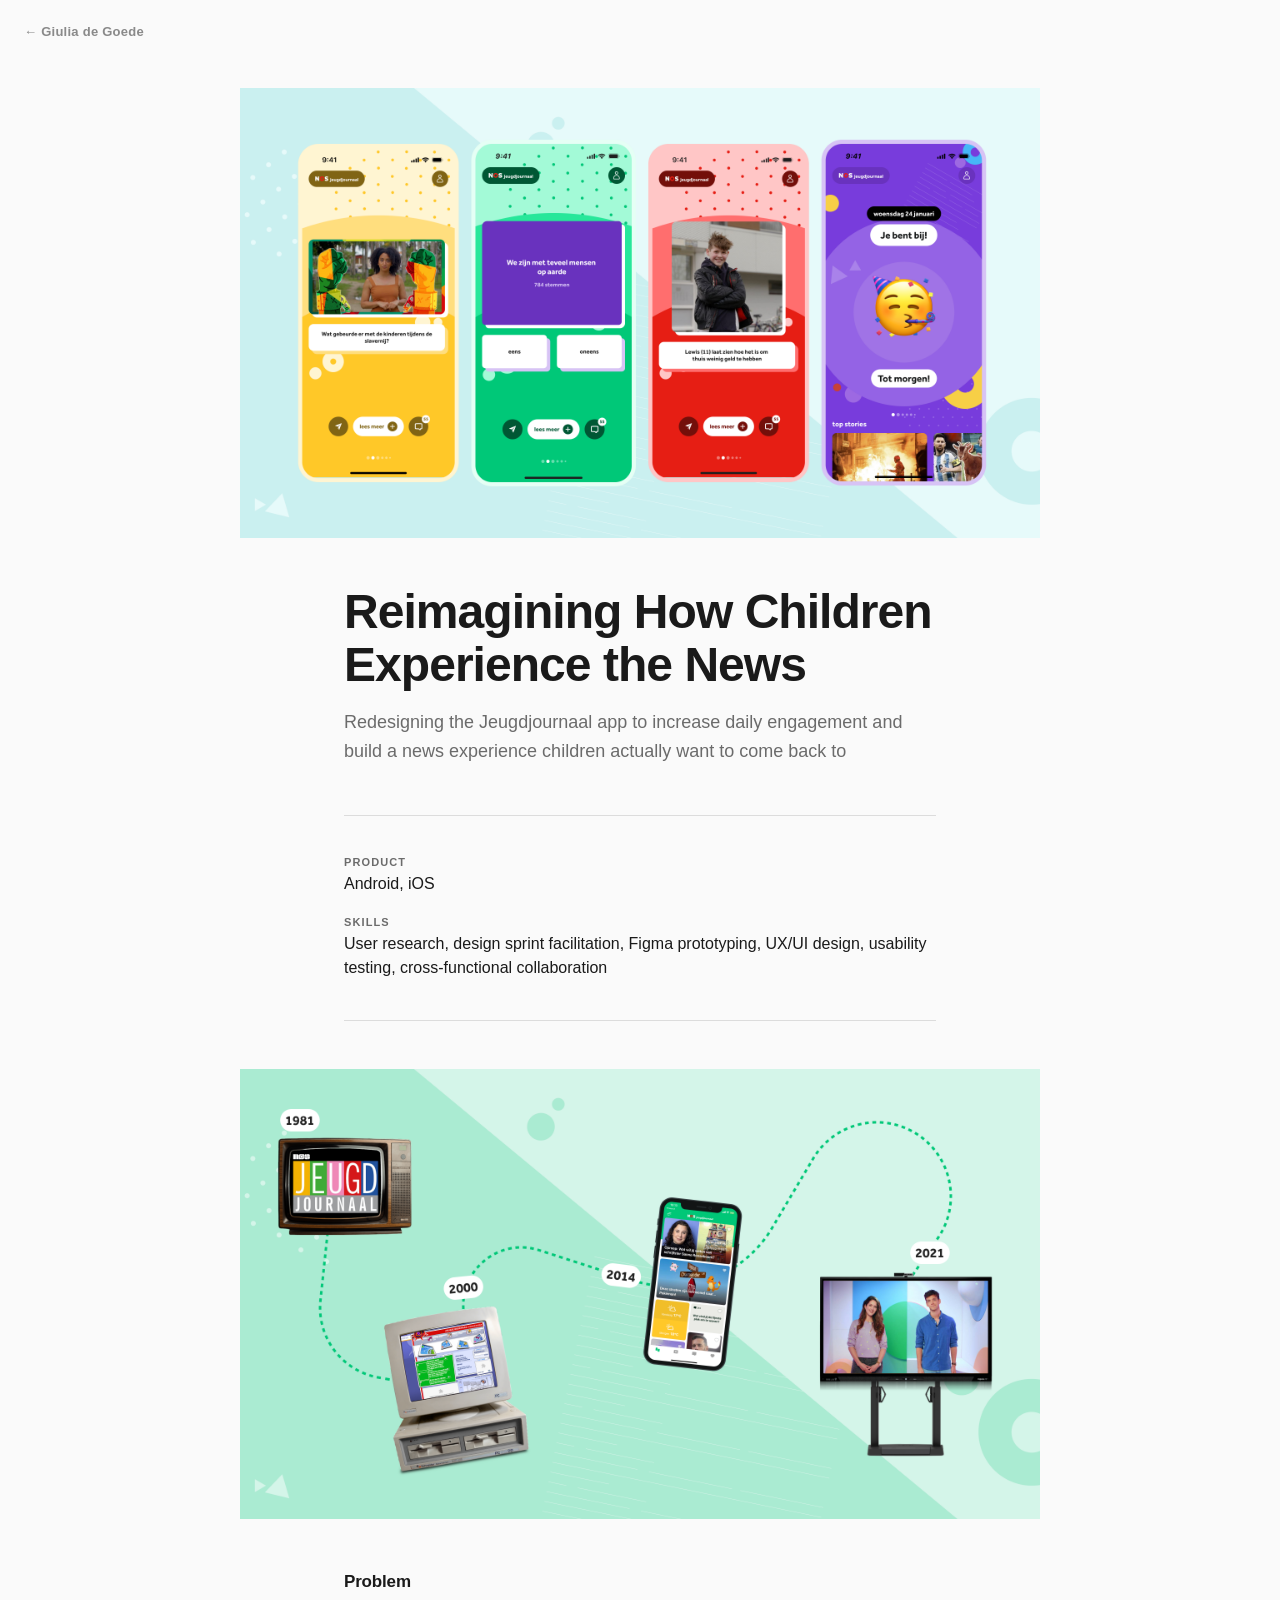
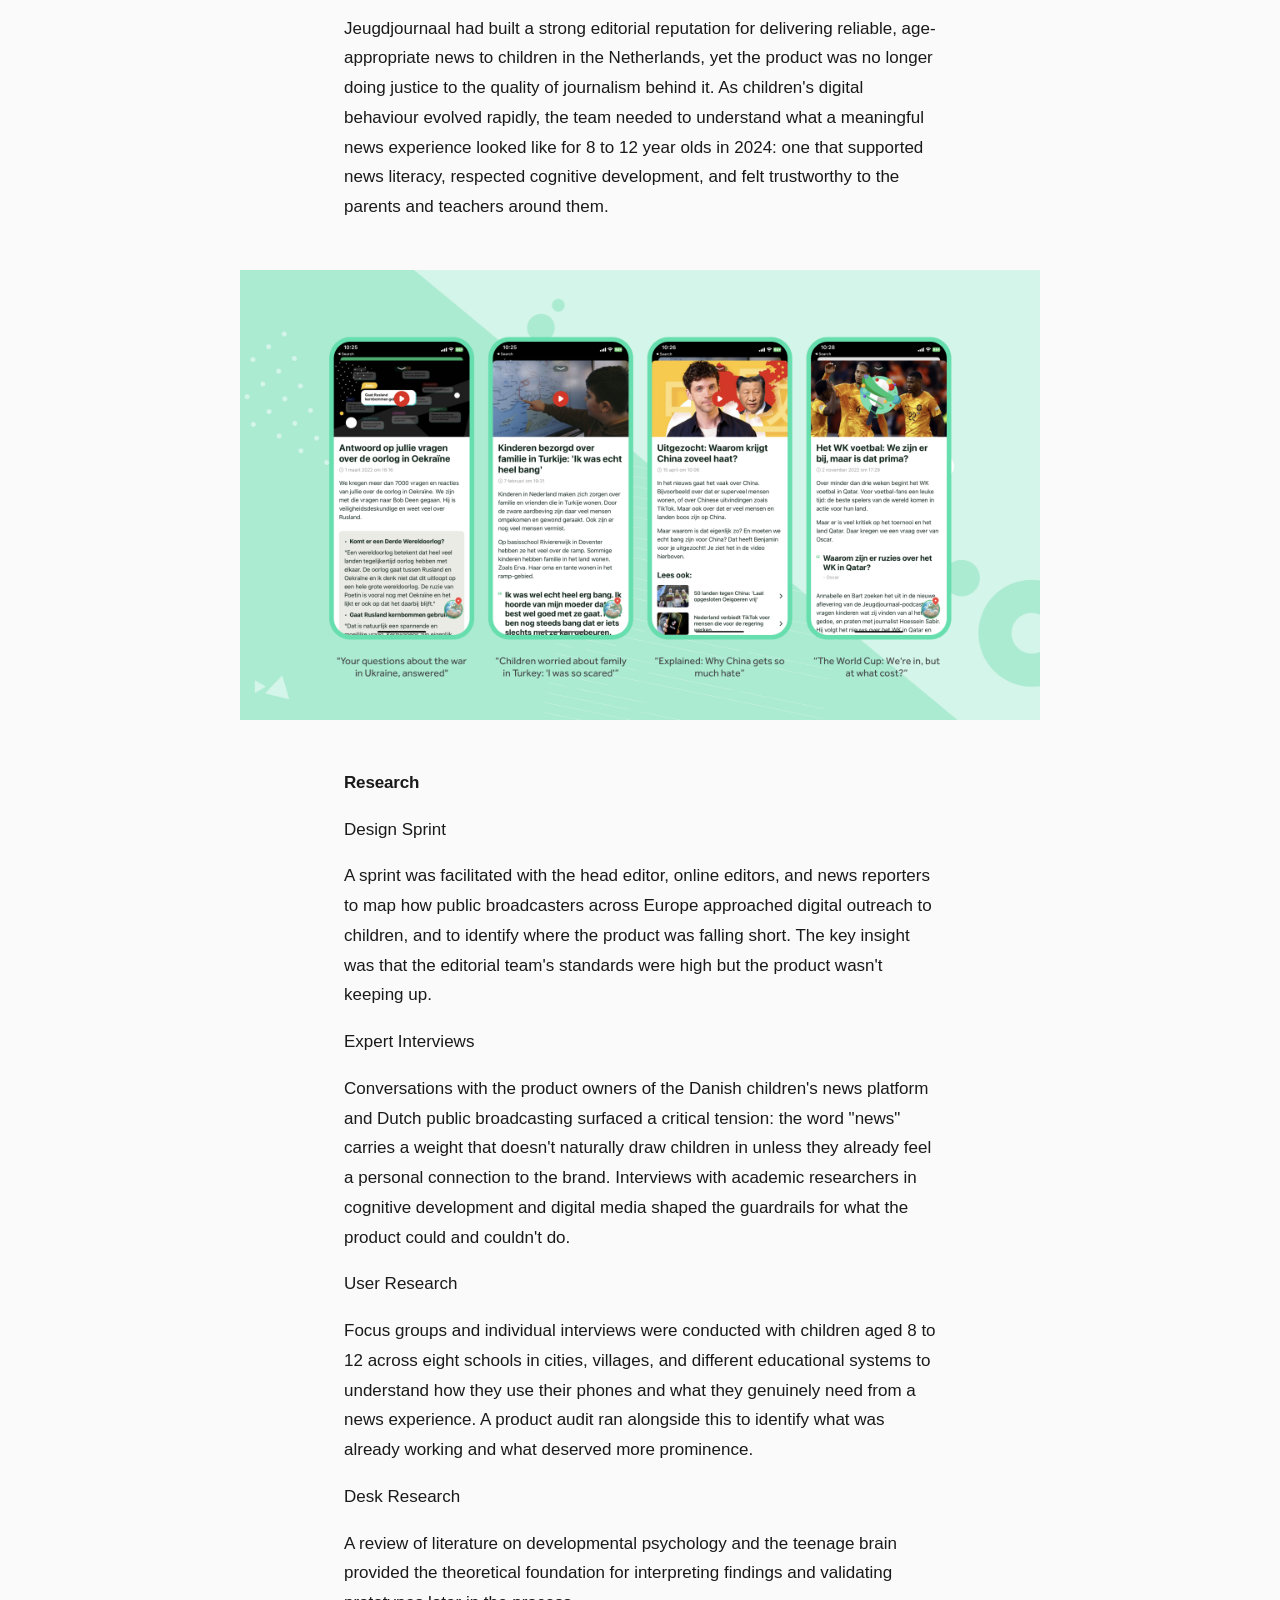
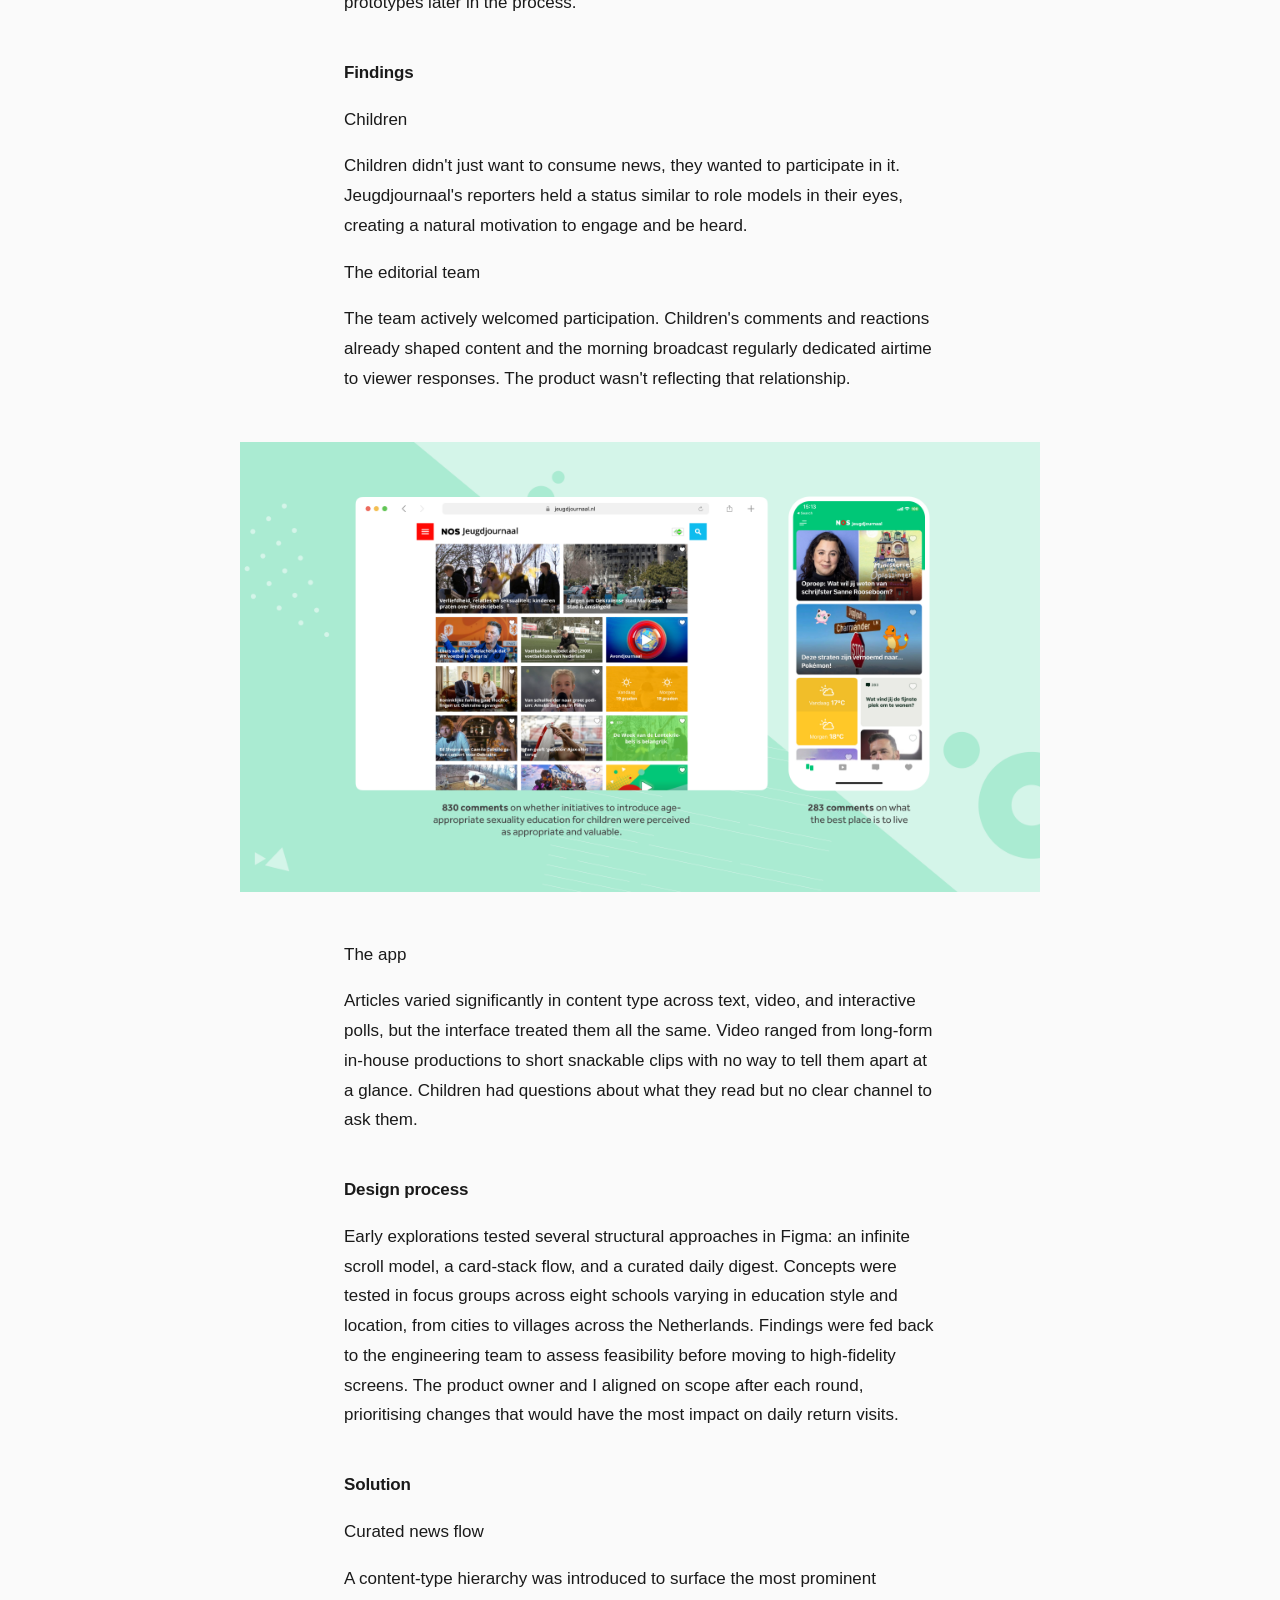
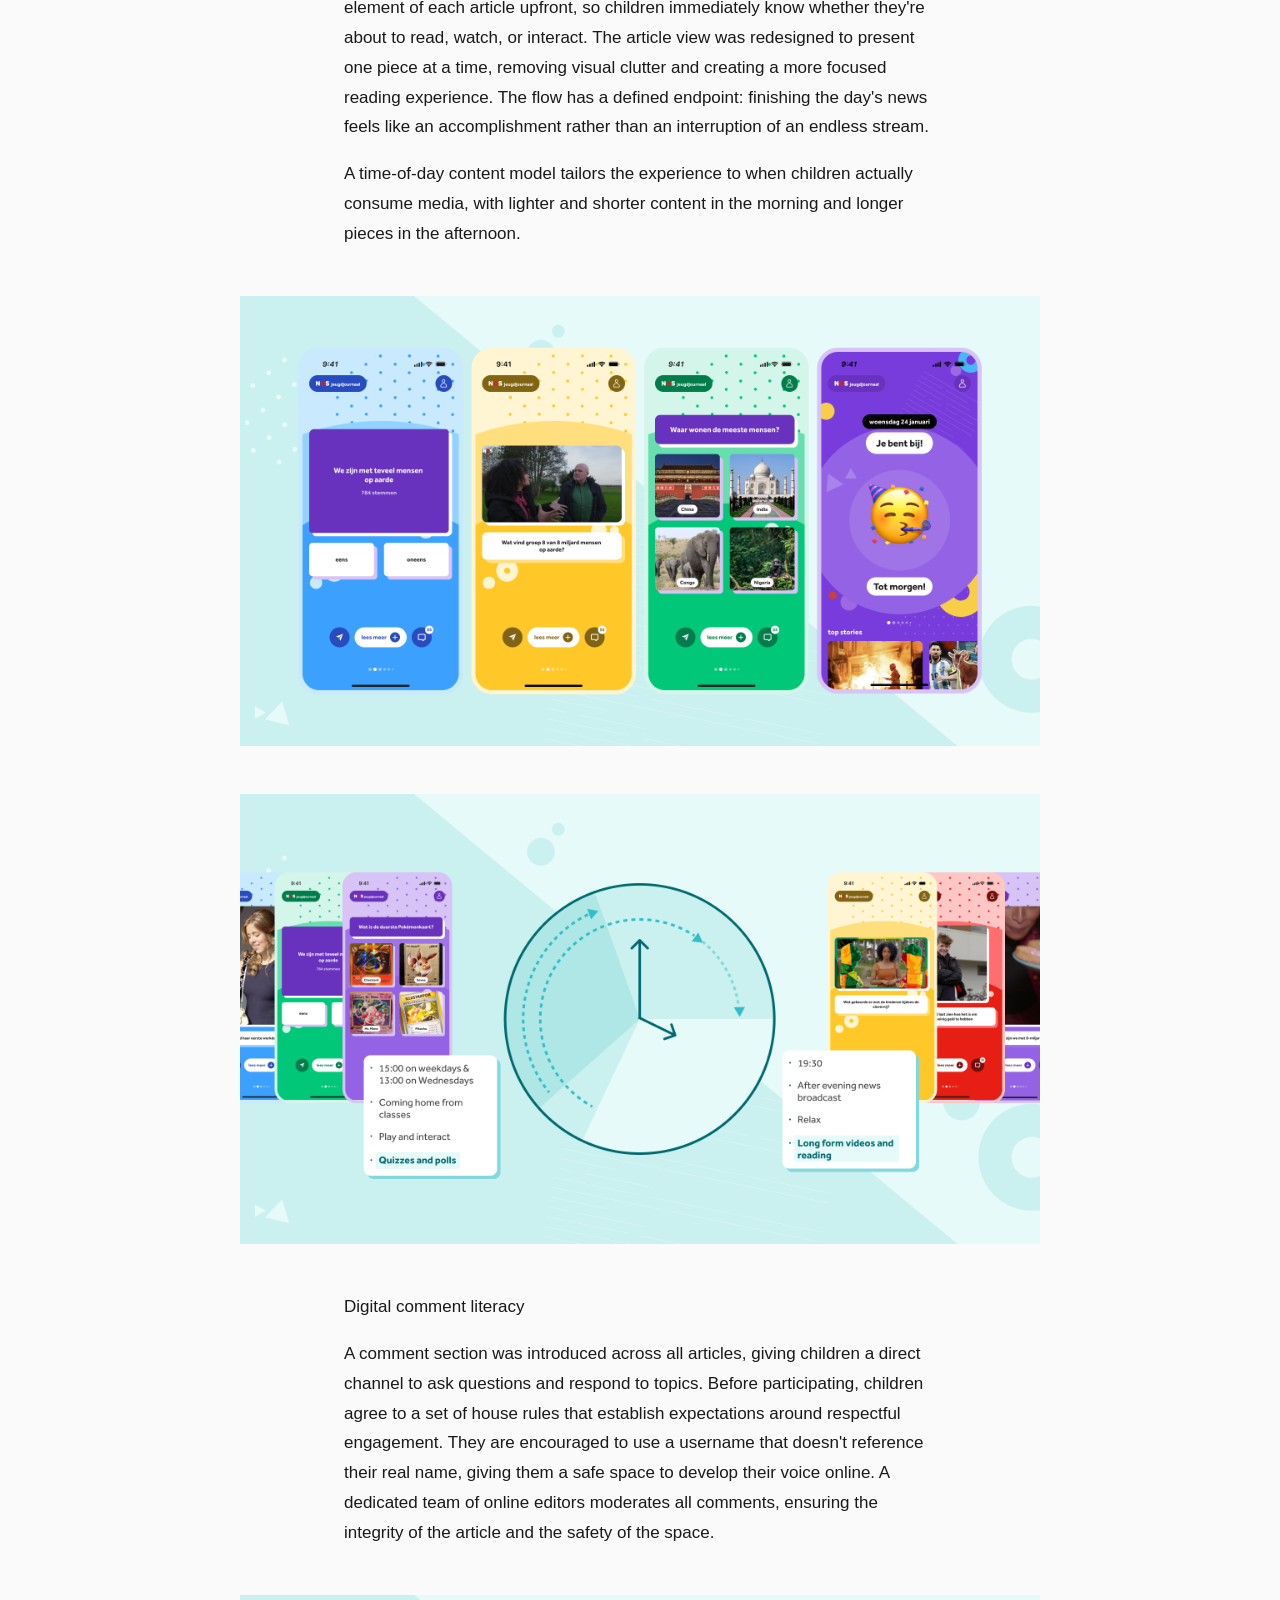
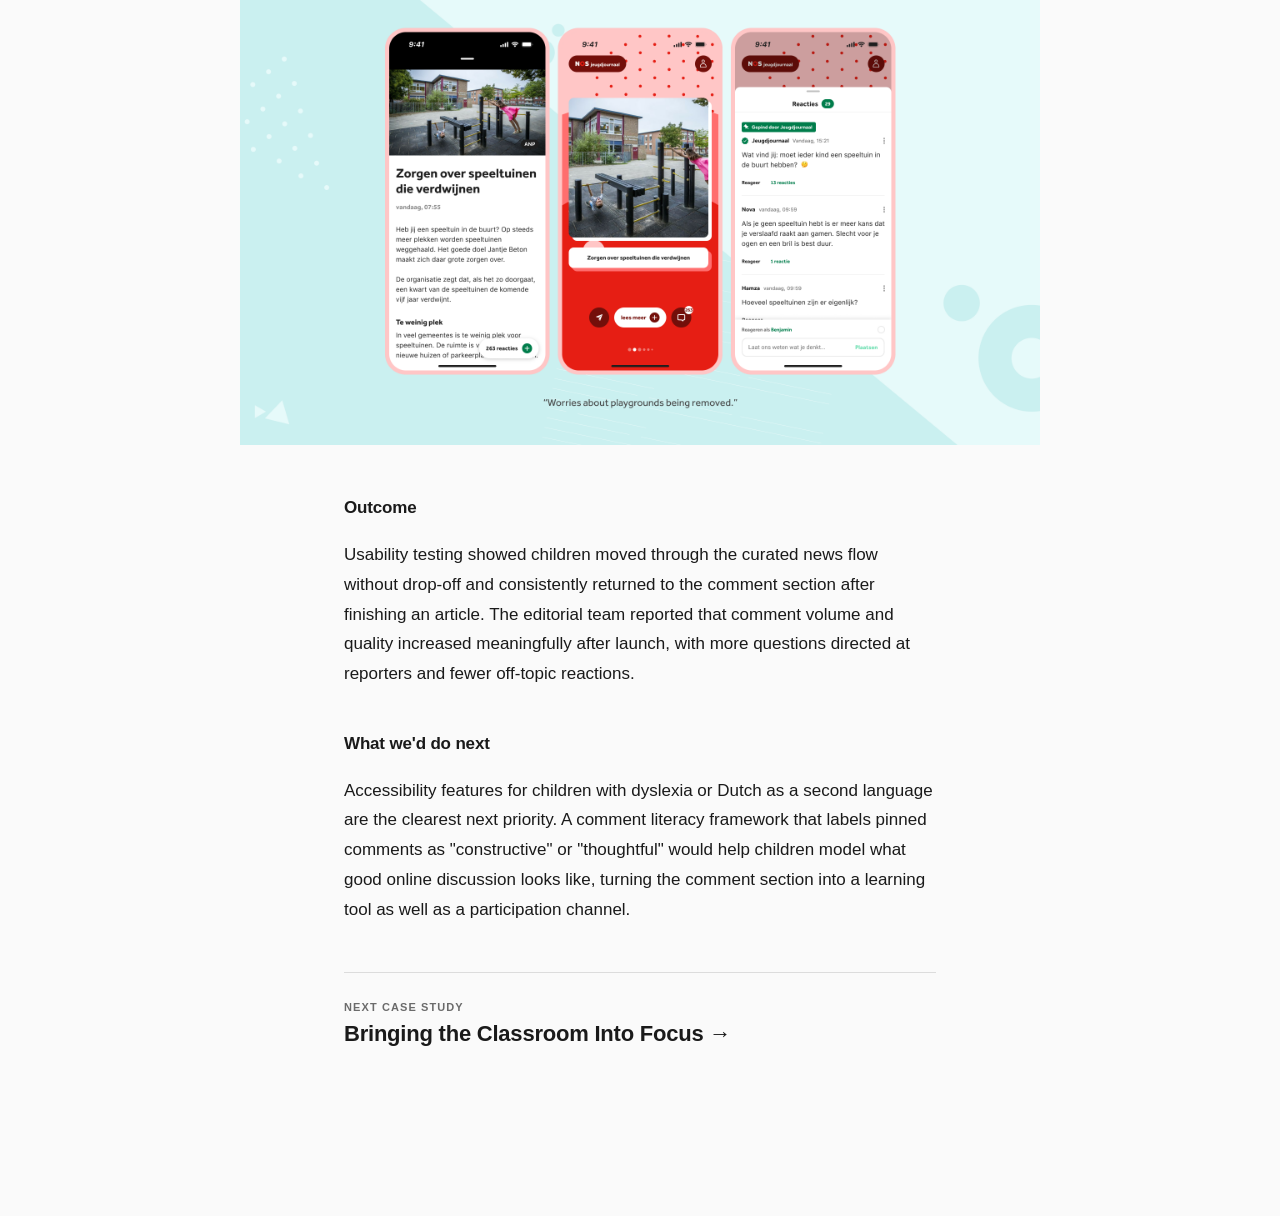
==== commit da6cfb64: "Add header thumbnails, restore original images, reduce top padding Co-Authored-By: Claude Sonnet 4.6" ====
--- a/jeugdjournaal-app.html
+++ b/jeugdjournaal-app.html
@@ -9,6 +9,10 @@
 <body>
   <a class="home-link" href="index.html">← Giulia de Goede</a>
   <main class="page">
+
+    <div class="bleed-wrap">
+      <img src="images/thumbnail_jjapp.png" alt="Jeugdjournaal app overview" />
+    </div>
 
     <div class="header">
       <h1>Reimagining How Children Experience the News</h1>
--- a/case-study.css
+++ b/case-study.css
@@ -35,7 +35,7 @@
 .page {
   max-width: 640px;
   margin: 0 auto;
-  padding: clamp(60px, 10vw, 100px) 24px clamp(80px, 12vw, 140px);
+  padding: clamp(20px, 4vw, 40px) 24px clamp(80px, 12vw, 140px);
 }
 
 /* ── Header ──────────────────────────────────────── */
@@ -153,7 +153,7 @@
   max-height: 500px;
   object-fit: cover;
   display: block;
-  border-radius: 8px;
+  border-radius: 0;
 }
 
 @media (min-width: 688px) {
@@ -161,7 +161,7 @@
   .bleed-wrap img {
     width: 800px;
     max-width: none;
-    border-radius: 10px;
+    border-radius: 0;
   }
 }
 
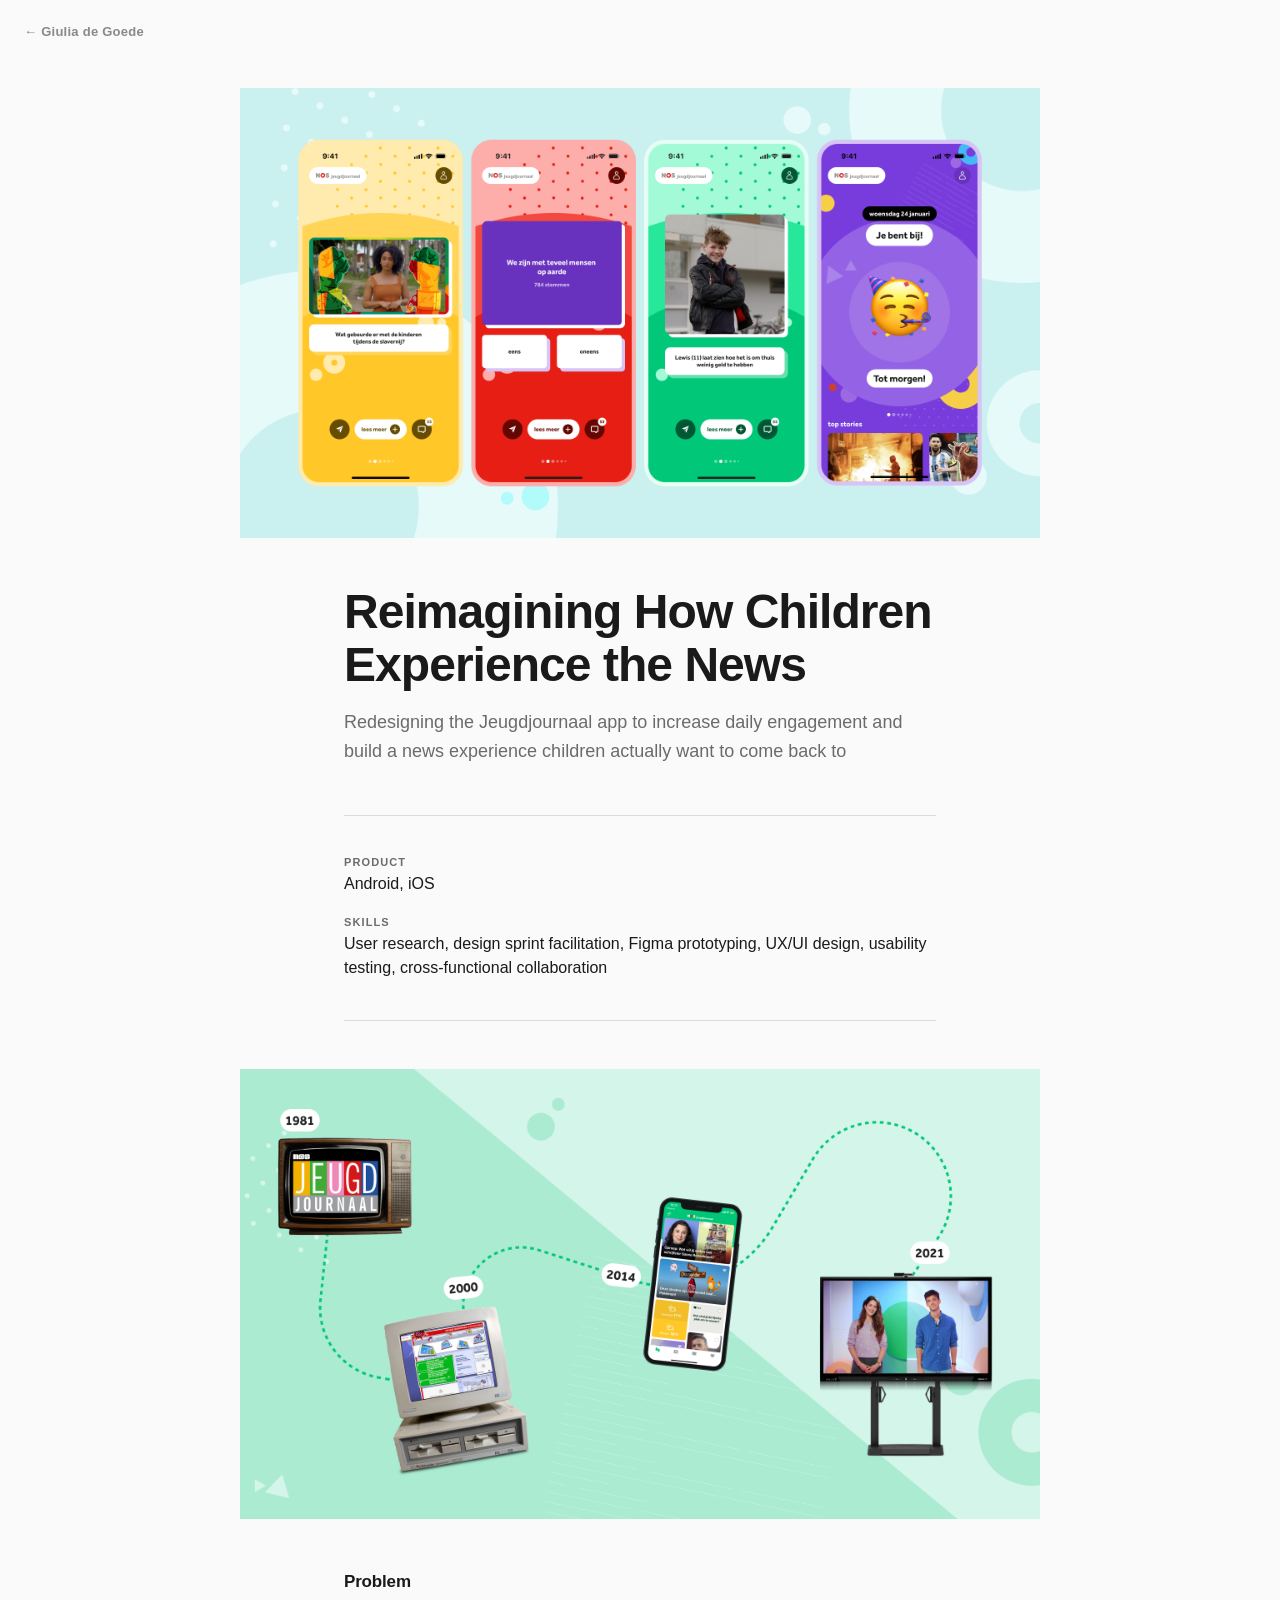
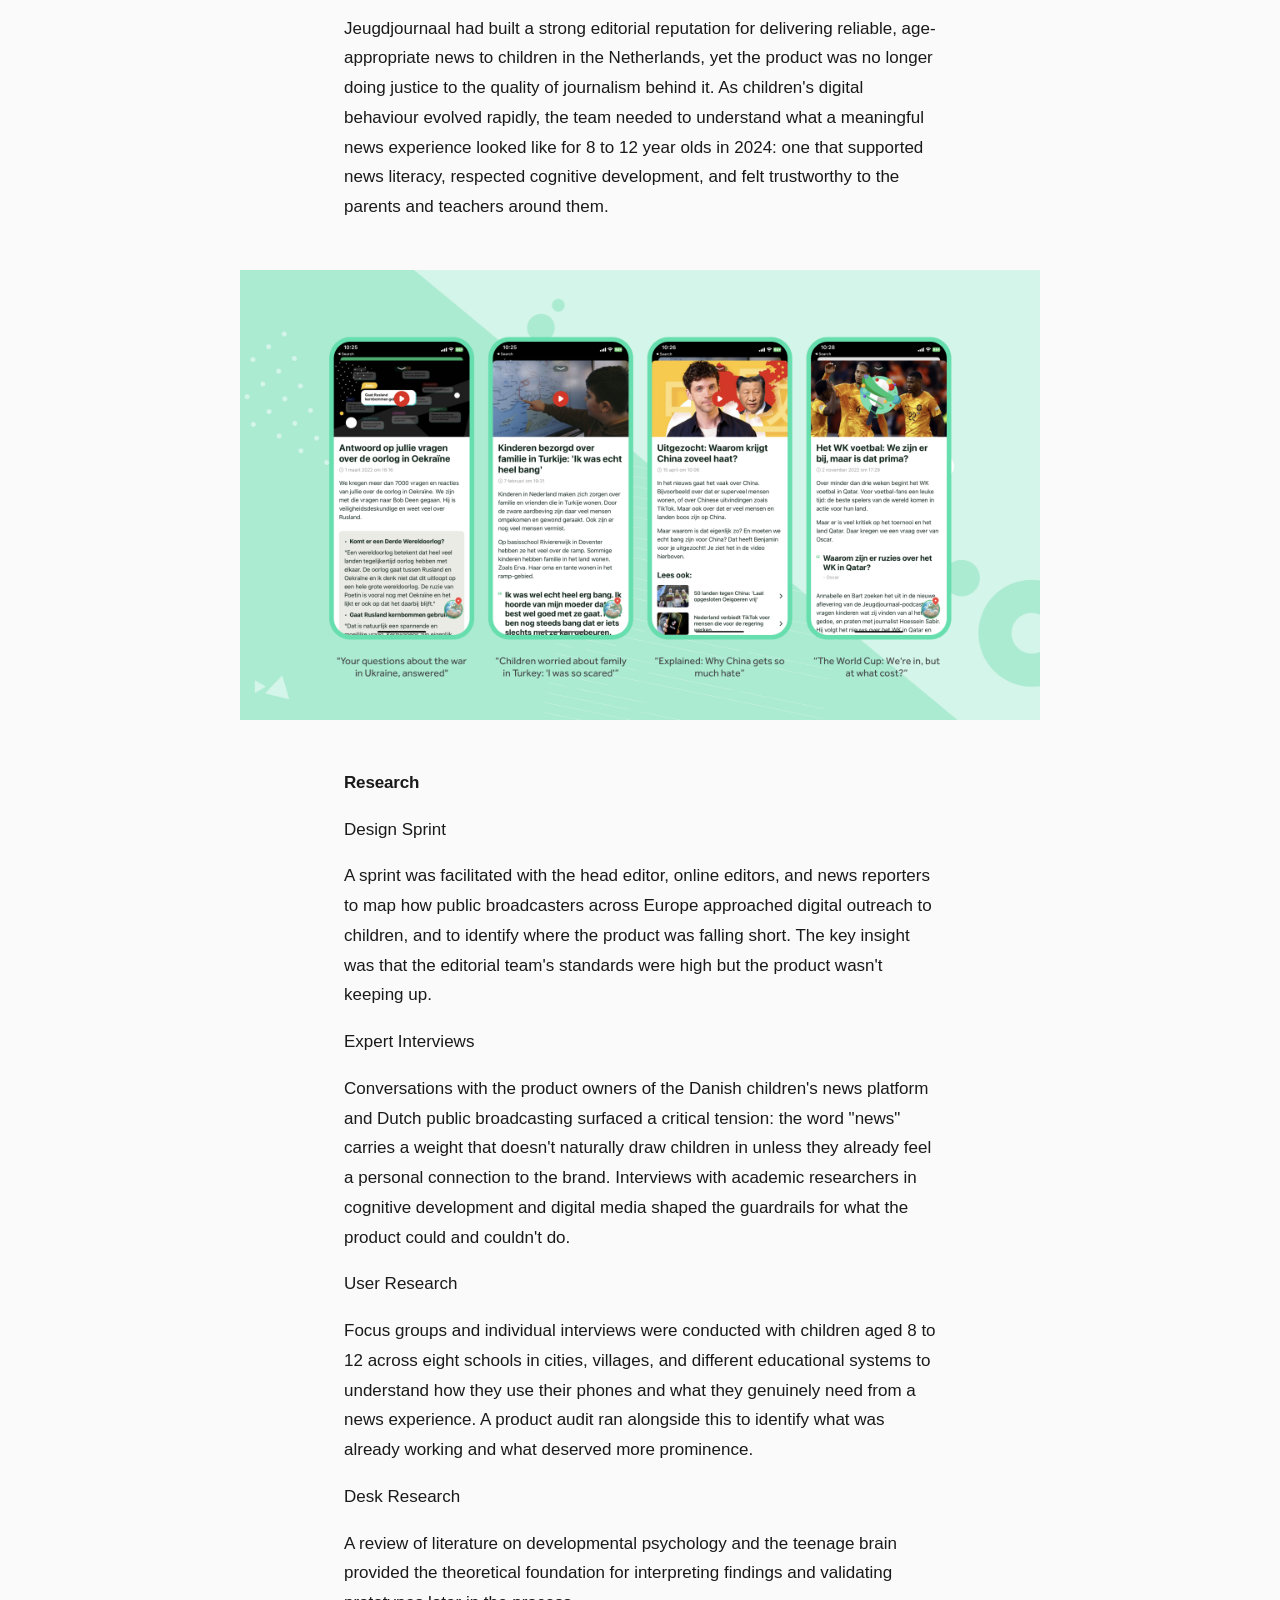
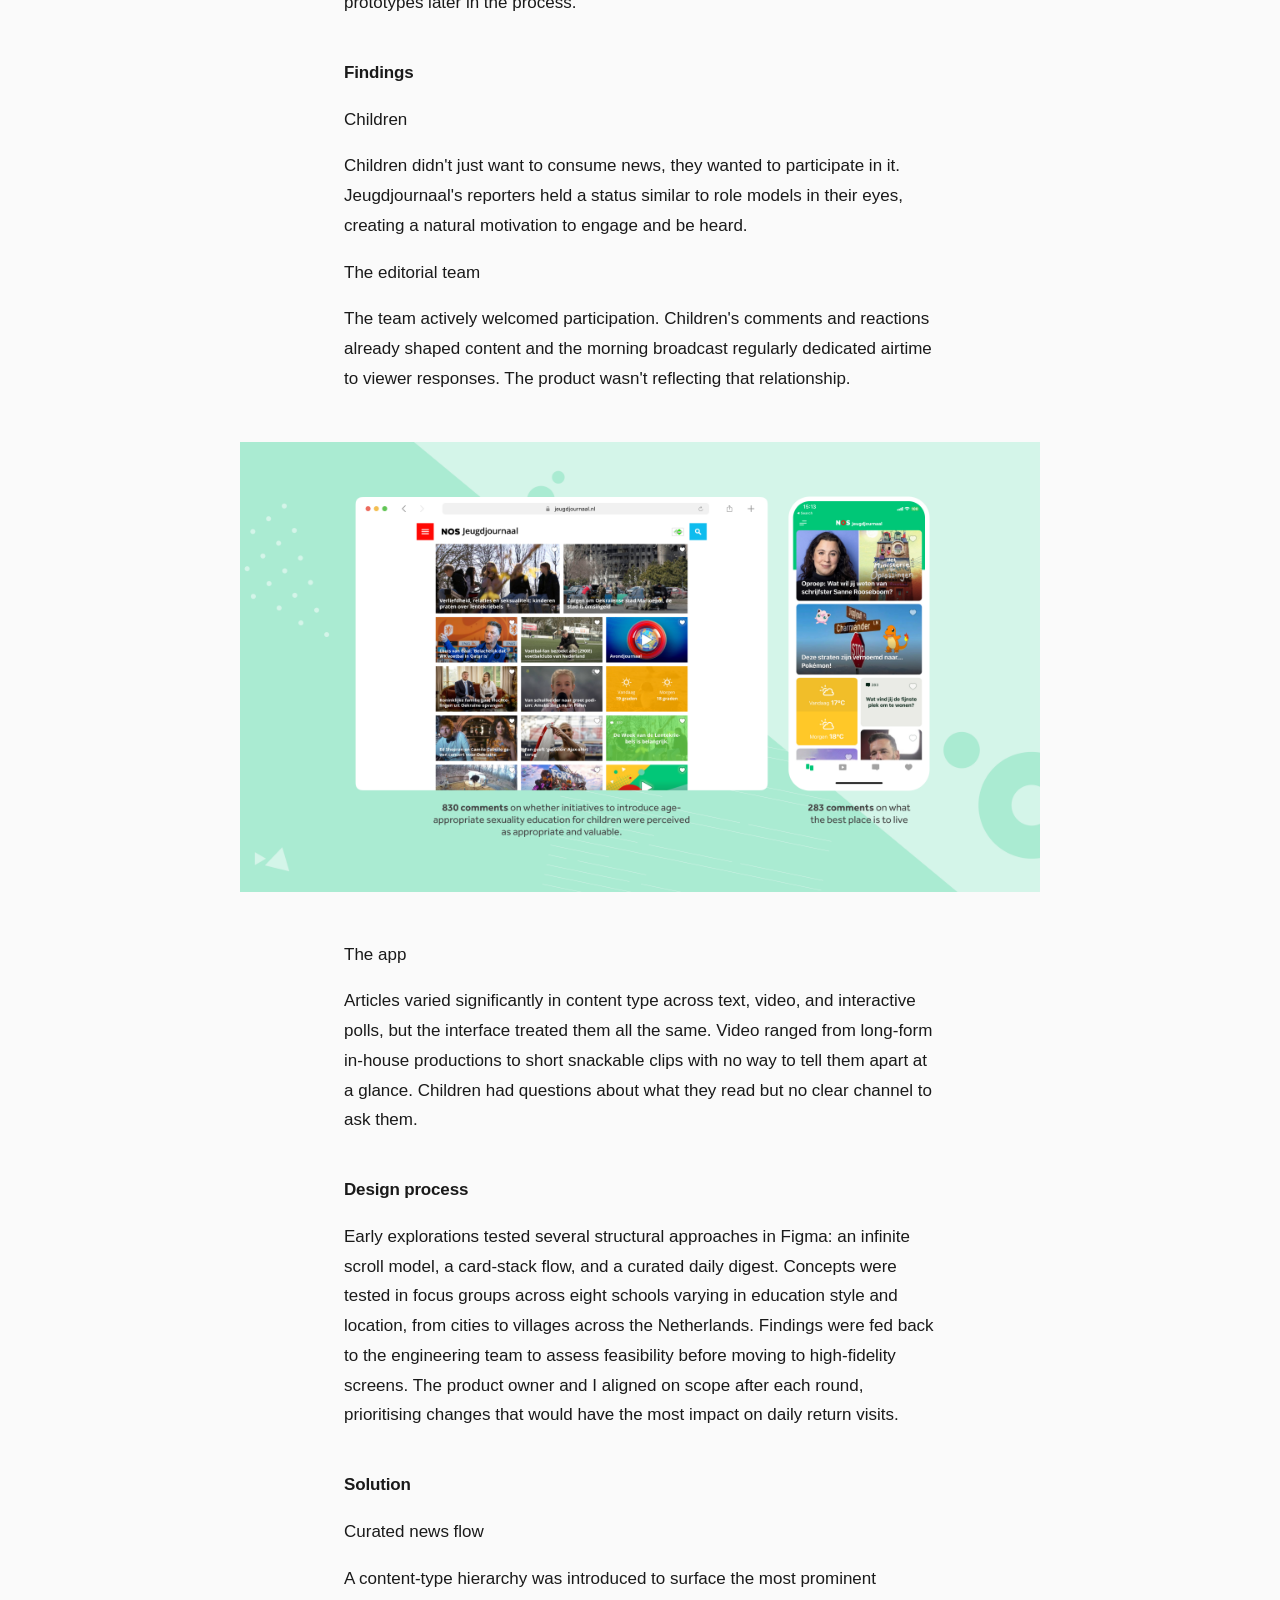
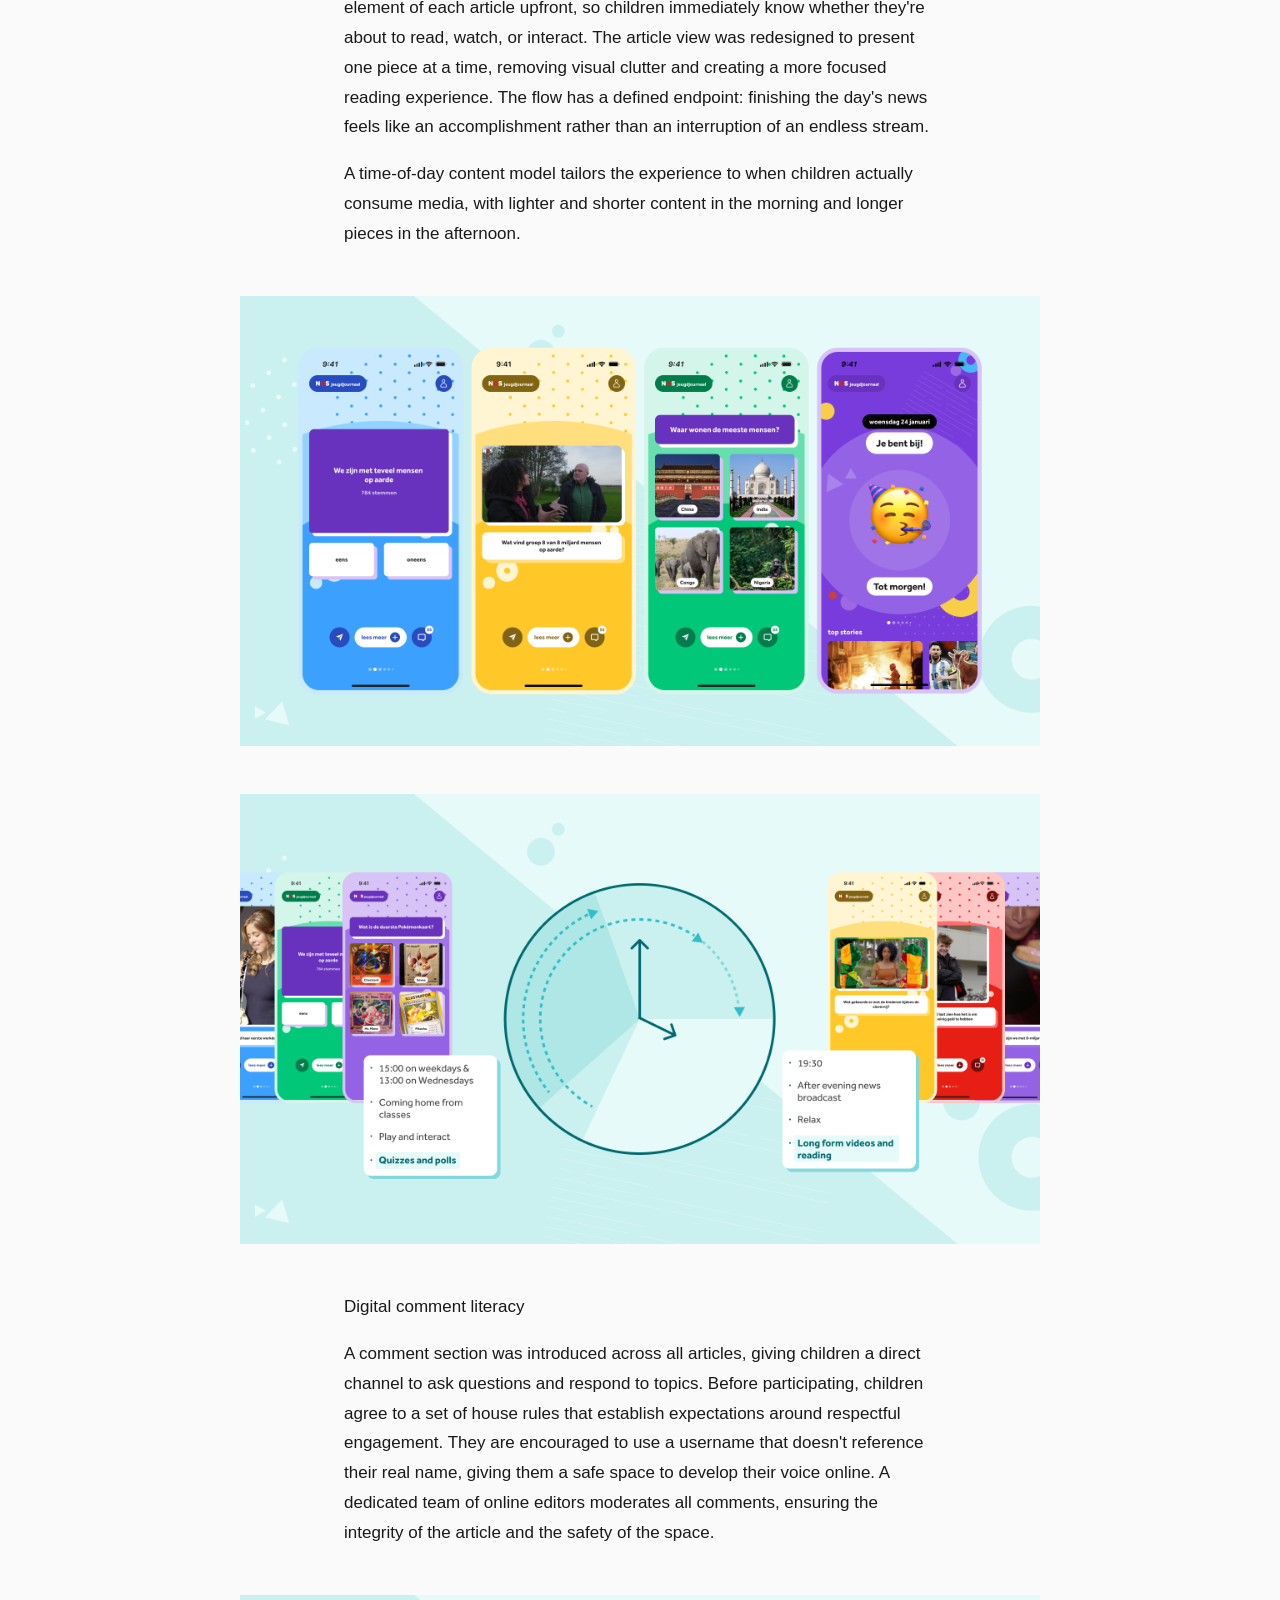
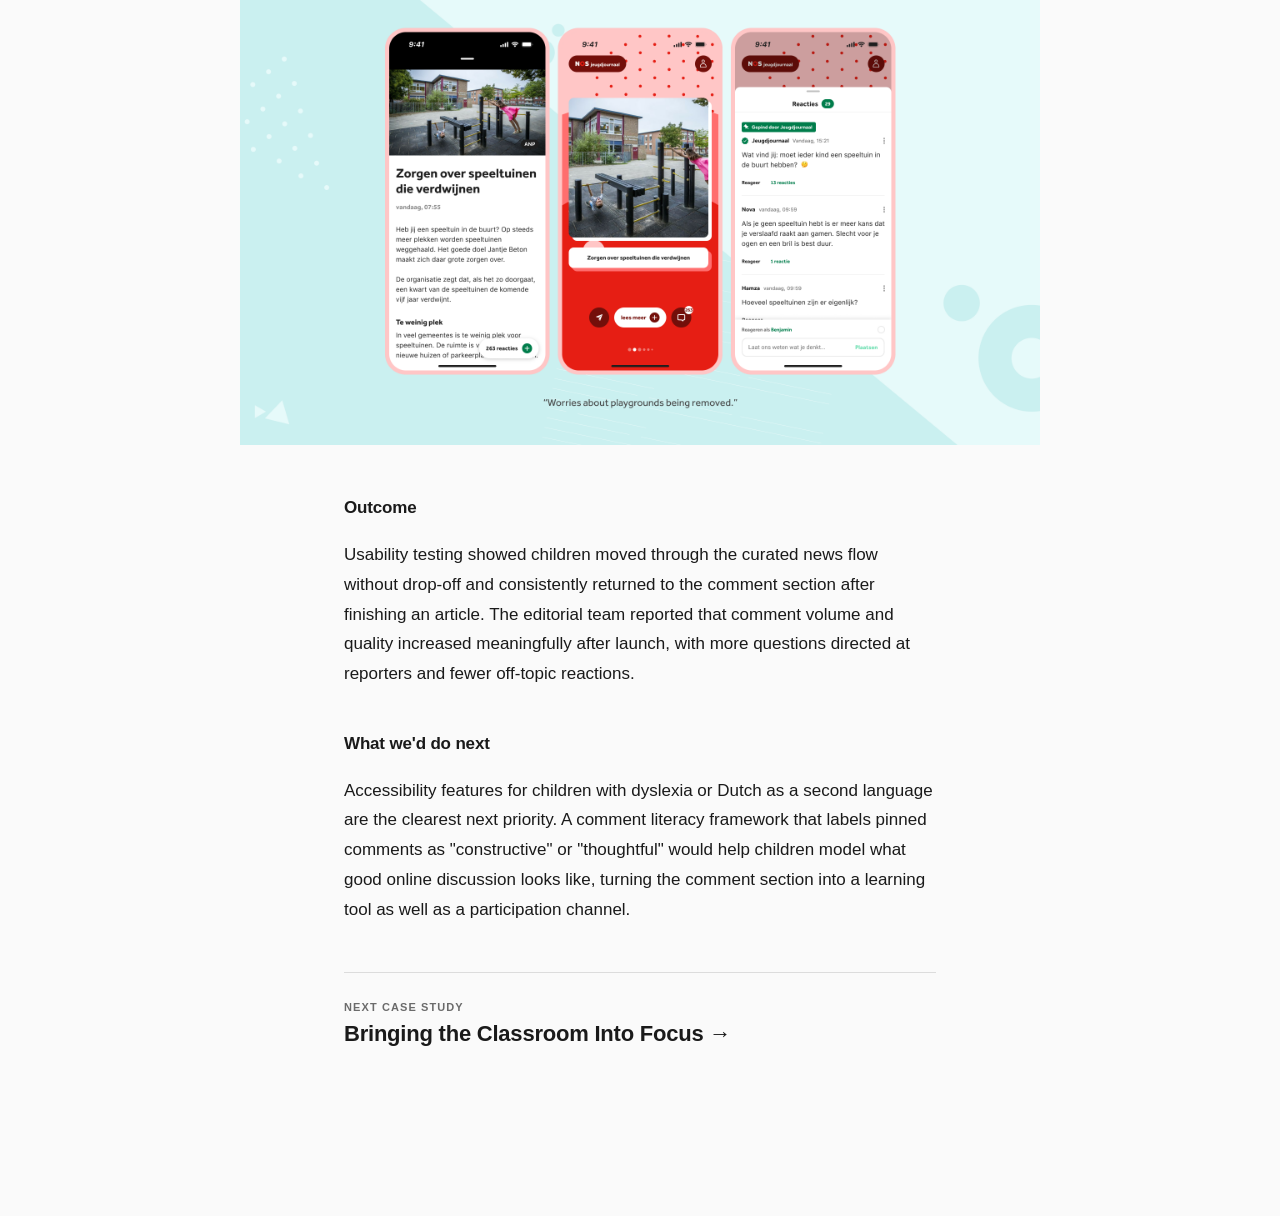
==== commit 43fa5638: "Replace app thumbnail with thumbnail_jjapp_3 Co-Authored-By: Claude Sonnet 4.6 <noreply@anthropic.co" ====
--- a/jeugdjournaal-app.html
+++ b/jeugdjournaal-app.html
@@ -11,7 +11,7 @@
   <main class="page">
 
     <div class="bleed-wrap">
-      <img src="images/thumbnail_jjapp.png" alt="Jeugdjournaal app overview" />
+      <img src="images/thumbnail_jjapp_3.png" alt="Jeugdjournaal app overview" />
     </div>
 
     <div class="header">
--- a/case-study.css
+++ b/case-study.css
@@ -5,6 +5,15 @@
   --text: #1a1a1a;
   --muted: #6b6b6b;
   --rule: rgba(0,0,0,0.12);
+}
+
+@media (prefers-color-scheme: dark) {
+  :root {
+    --bg: #111111;
+    --text: #f0f0f0;
+    --muted: #888888;
+    --rule: rgba(255,255,255,0.12);
+  }
 }
 
 body {
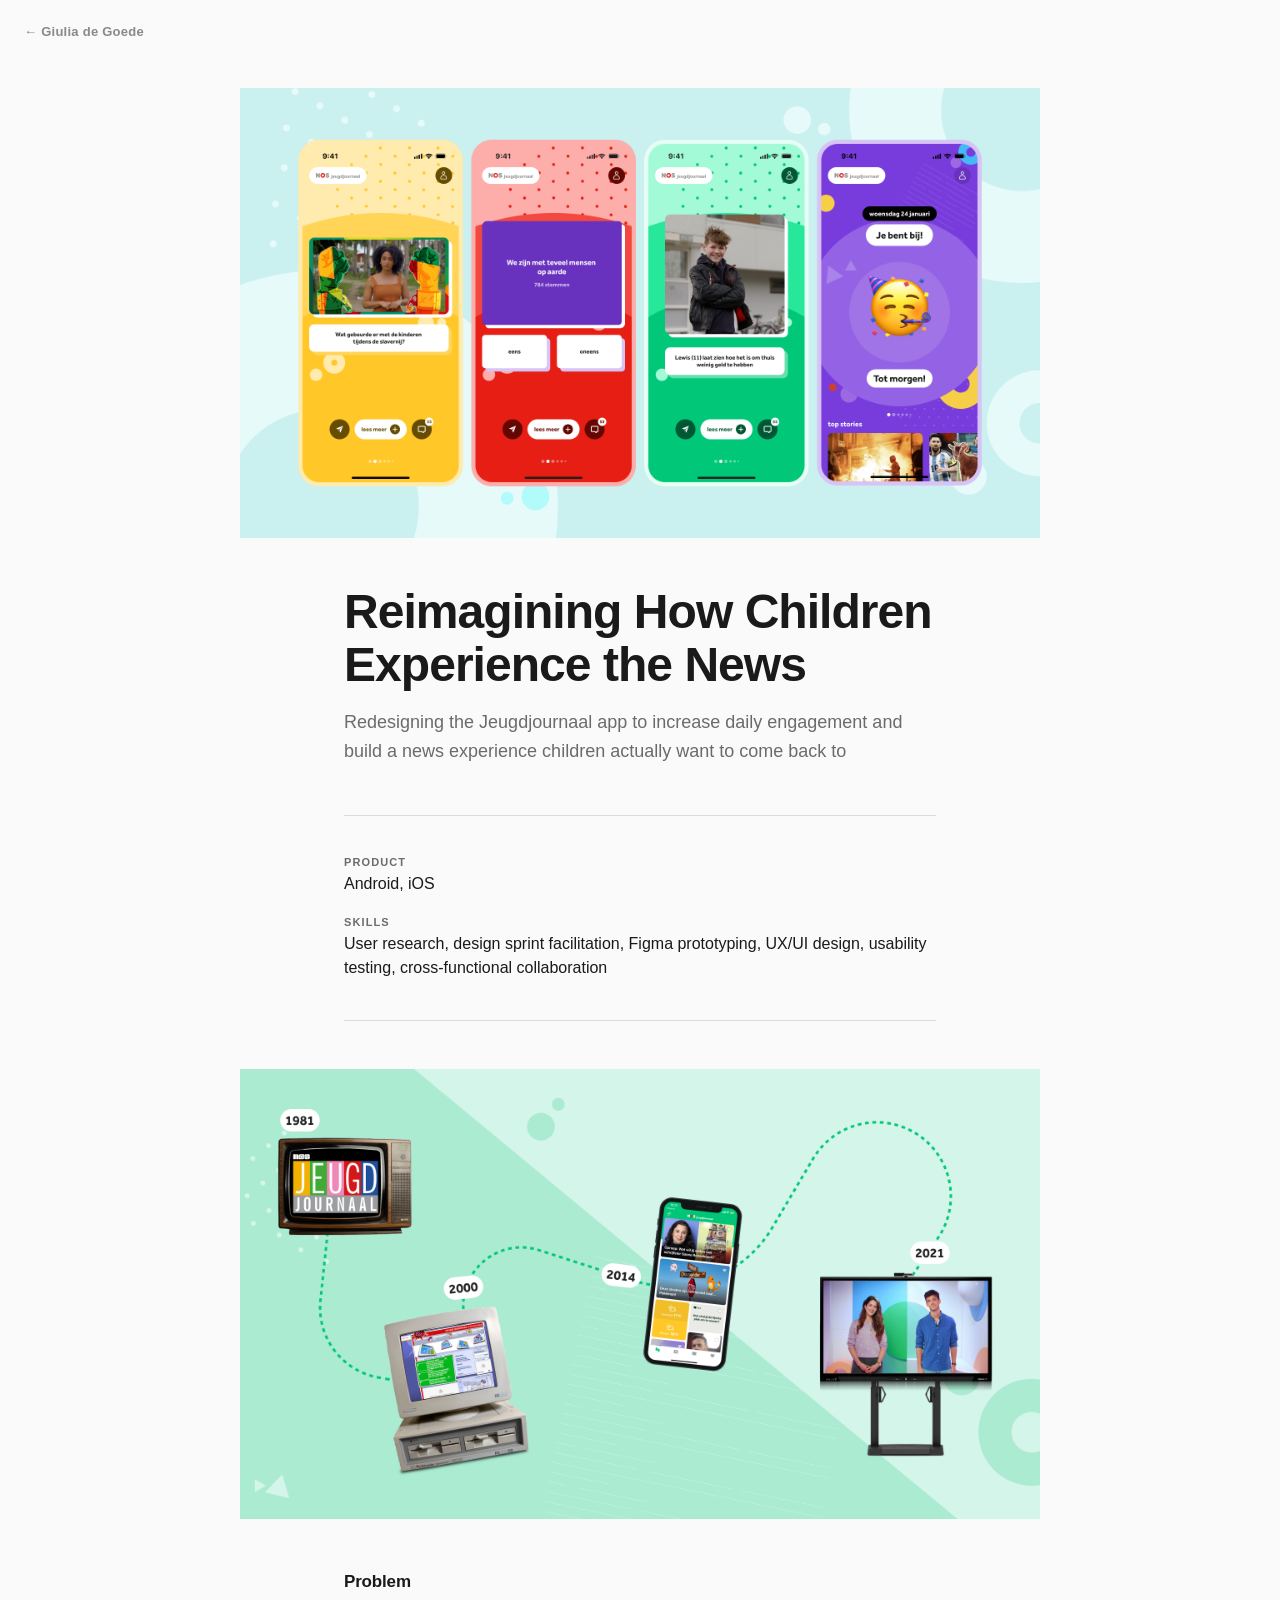
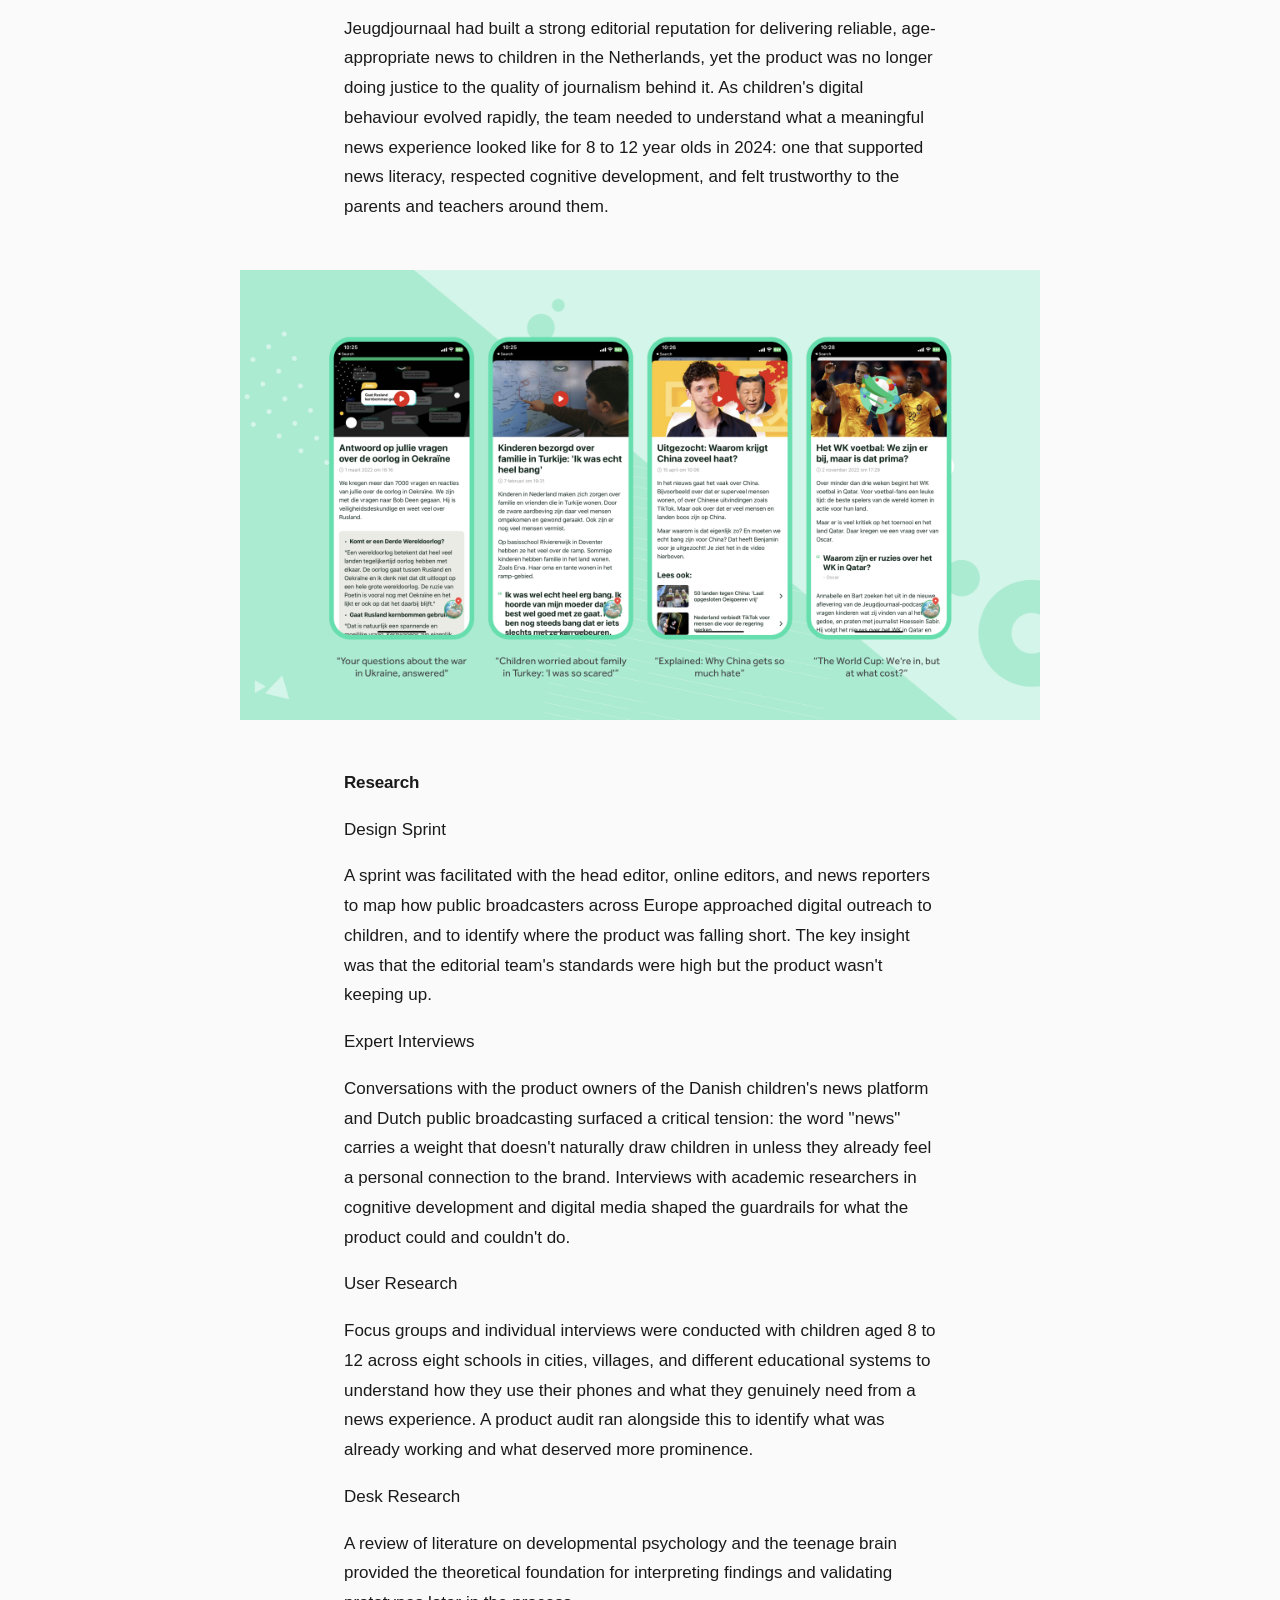
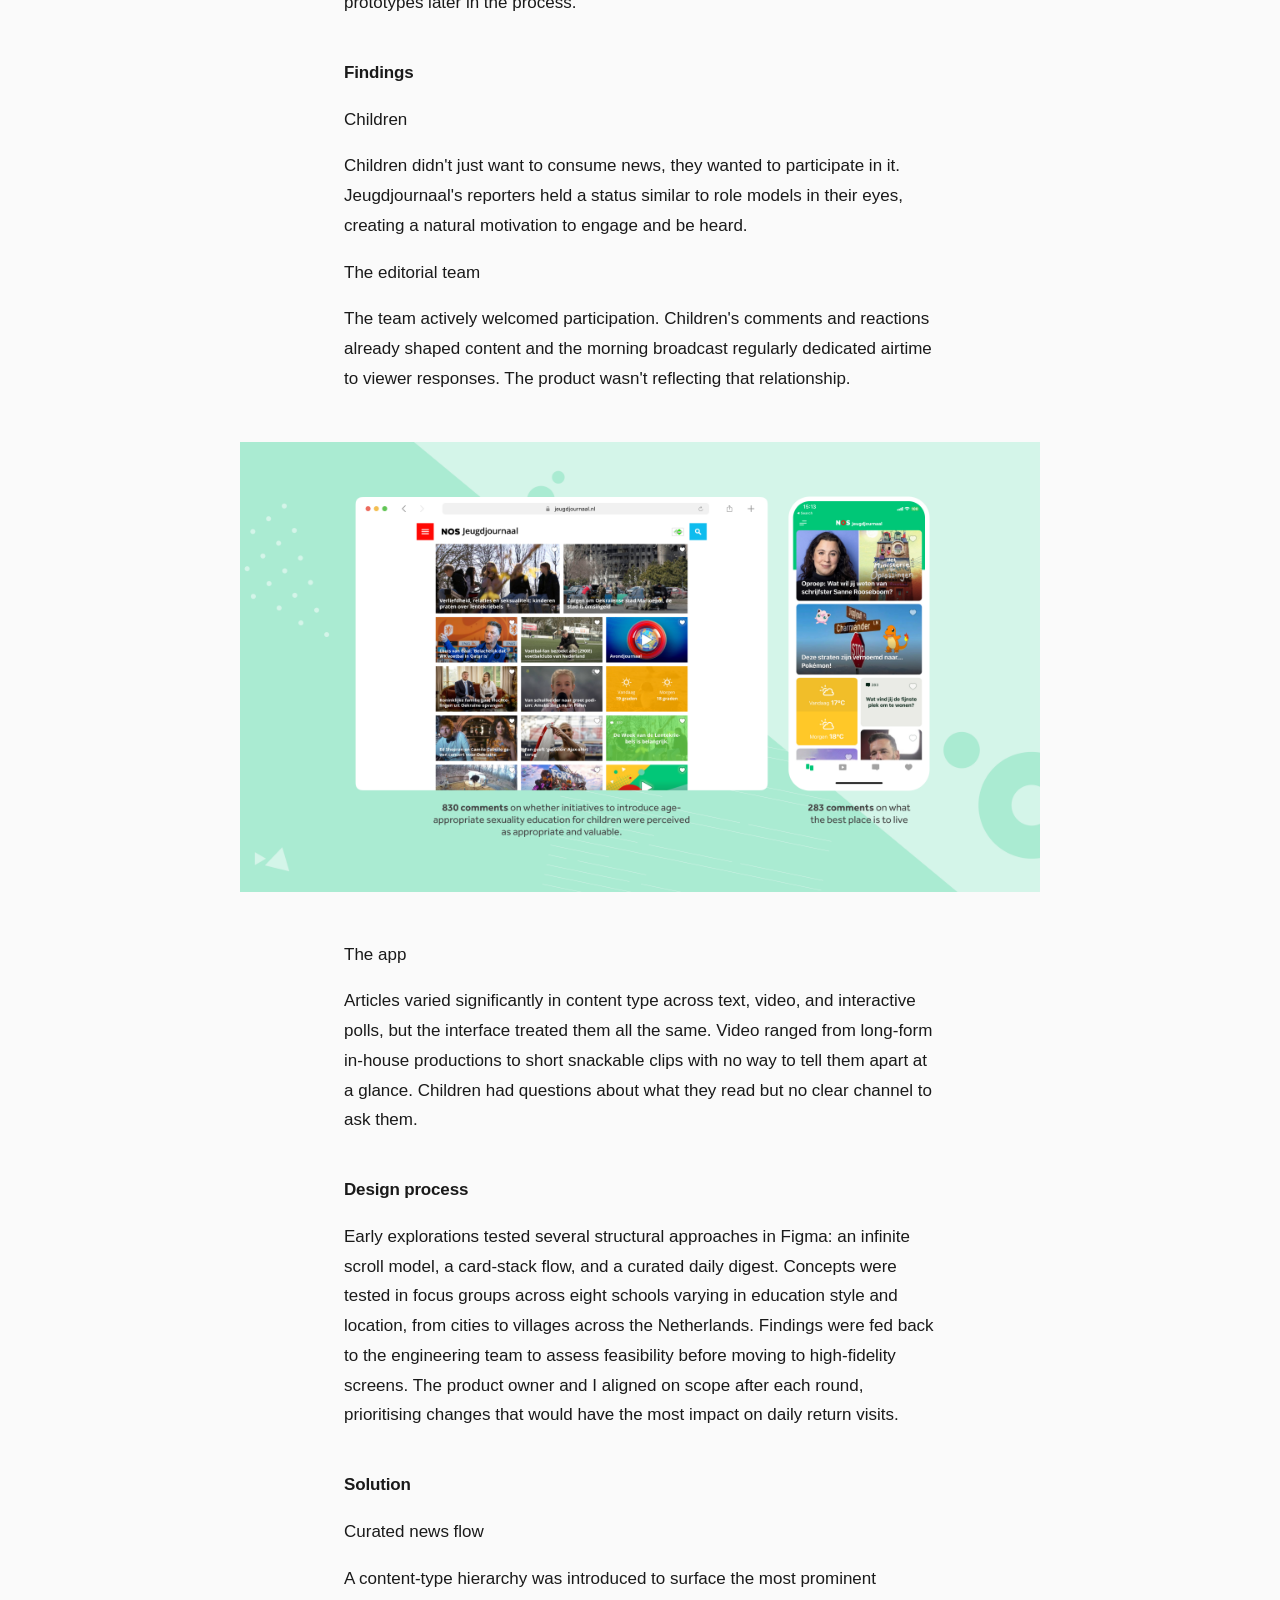
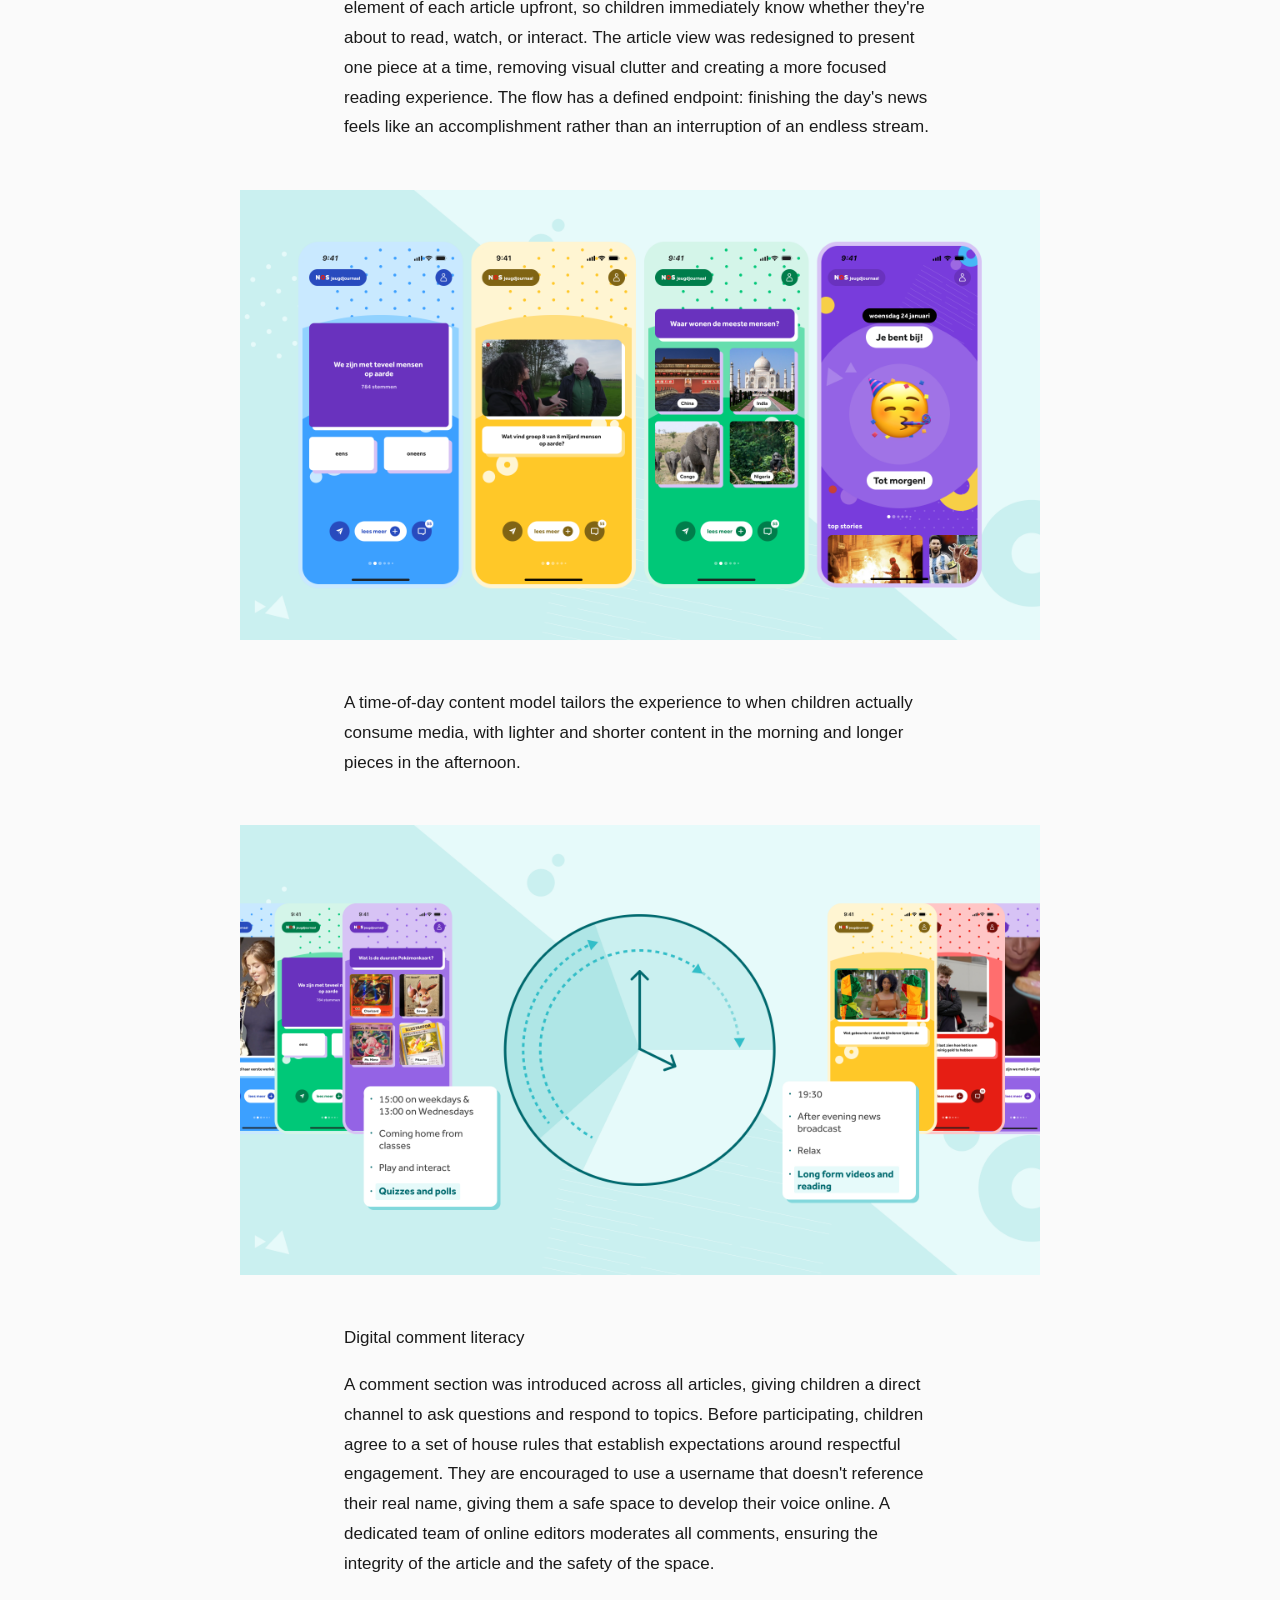
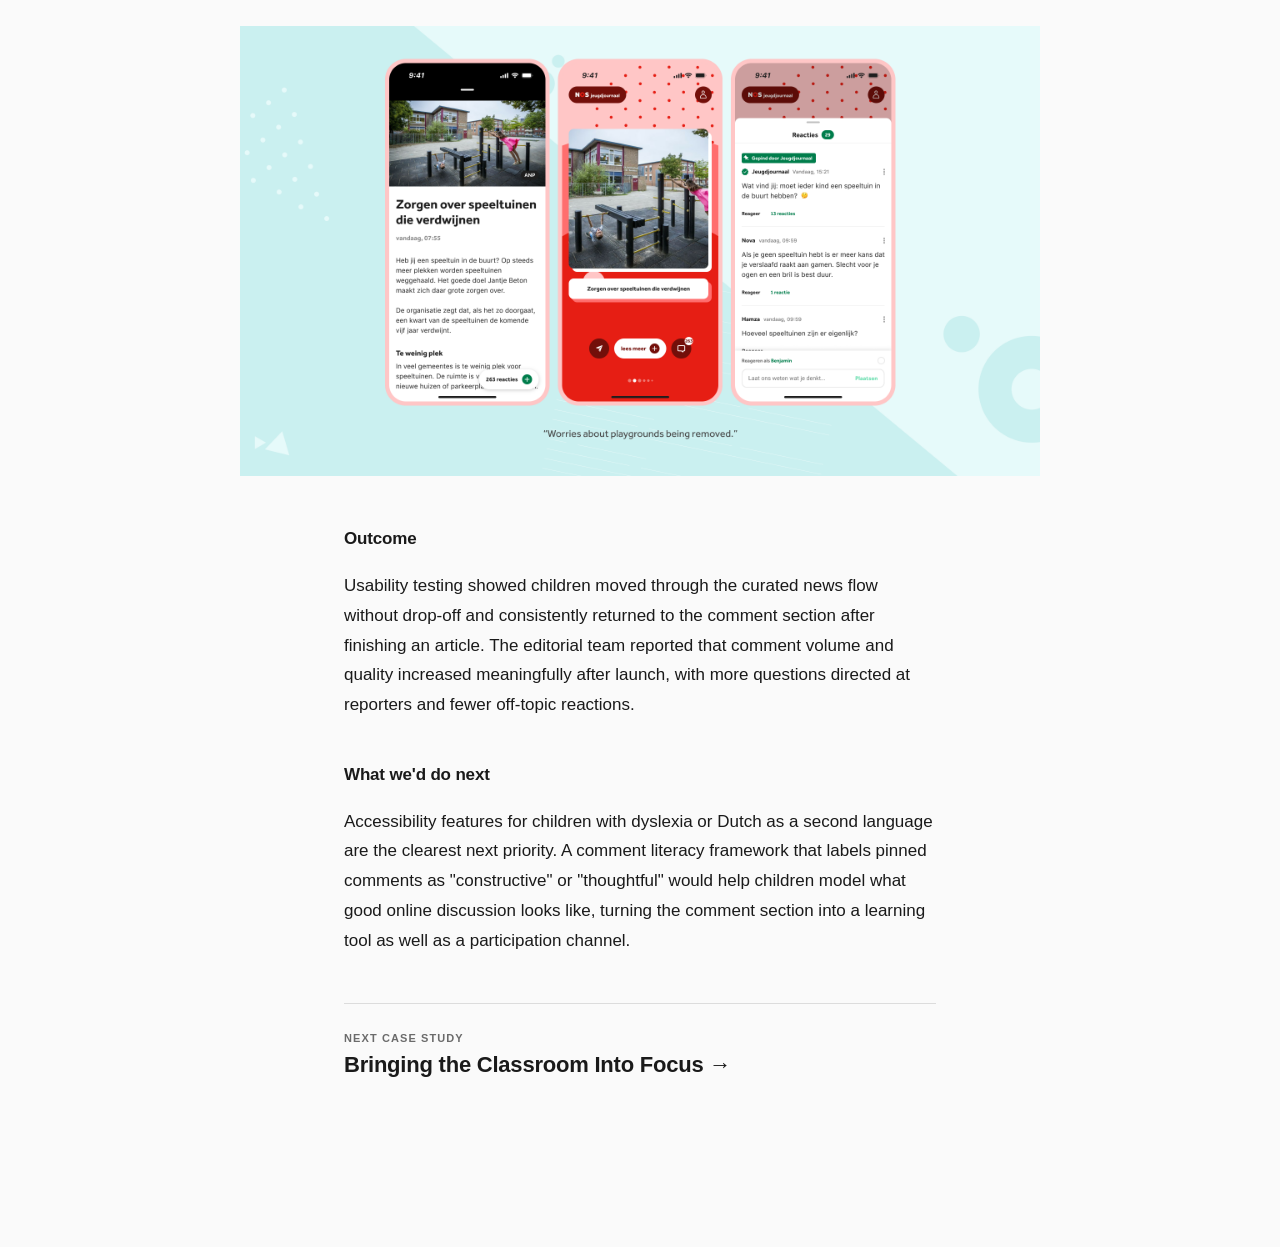
==== commit 9af73508: "Reposition 2.16.png after curated news flow paragraph Co-Authored-By: Claude Sonnet 4.6 <noreply@ant" ====
--- a/jeugdjournaal-app.html
+++ b/jeugdjournaal-app.html
@@ -90,11 +90,14 @@
       <p class="section-title">Solution</p>
       <p class="subsection-title">Curated news flow</p>
       <p>A content-type hierarchy was introduced to surface the most prominent element of each article upfront, so children immediately know whether they're about to read, watch, or interact. The article view was redesigned to present one piece at a time, removing visual clutter and creating a more focused reading experience. The flow has a defined endpoint: finishing the day's news feels like an accomplishment rather than an interruption of an endless stream.</p>
-      <p>A time-of-day content model tailors the experience to when children actually consume media, with lighter and shorter content in the morning and longer pieces in the afternoon.</p>
     </div>
 
     <div class="bleed-wrap">
       <img src="images/2.16.png" alt="Four mobile mockups showing curated news flow" />
+    </div>
+
+    <div class="section">
+      <p>A time-of-day content model tailors the experience to when children actually consume media, with lighter and shorter content in the morning and longer pieces in the afternoon.</p>
     </div>
 
     <div class="bleed-wrap">
--- a/case-study.css
+++ b/case-study.css
@@ -129,25 +129,12 @@
 .section p + p { margin-top: 1em; }
 
 .section ul {
-  padding-left: 0;
-  list-style: none;
+  padding-left: 20px;
+  list-style: disc;
   margin-top: 8px;
   display: flex;
   flex-direction: column;
   gap: 10px;
-}
-
-.section ul li {
-  padding-left: 16px;
-  position: relative;
-}
-
-.section ul li::before {
-  content: '—';
-  position: absolute;
-  left: 0;
-  color: var(--muted);
-  font-size: 14px;
 }
 
 /* ── Images ──────────────────────────────────────── */
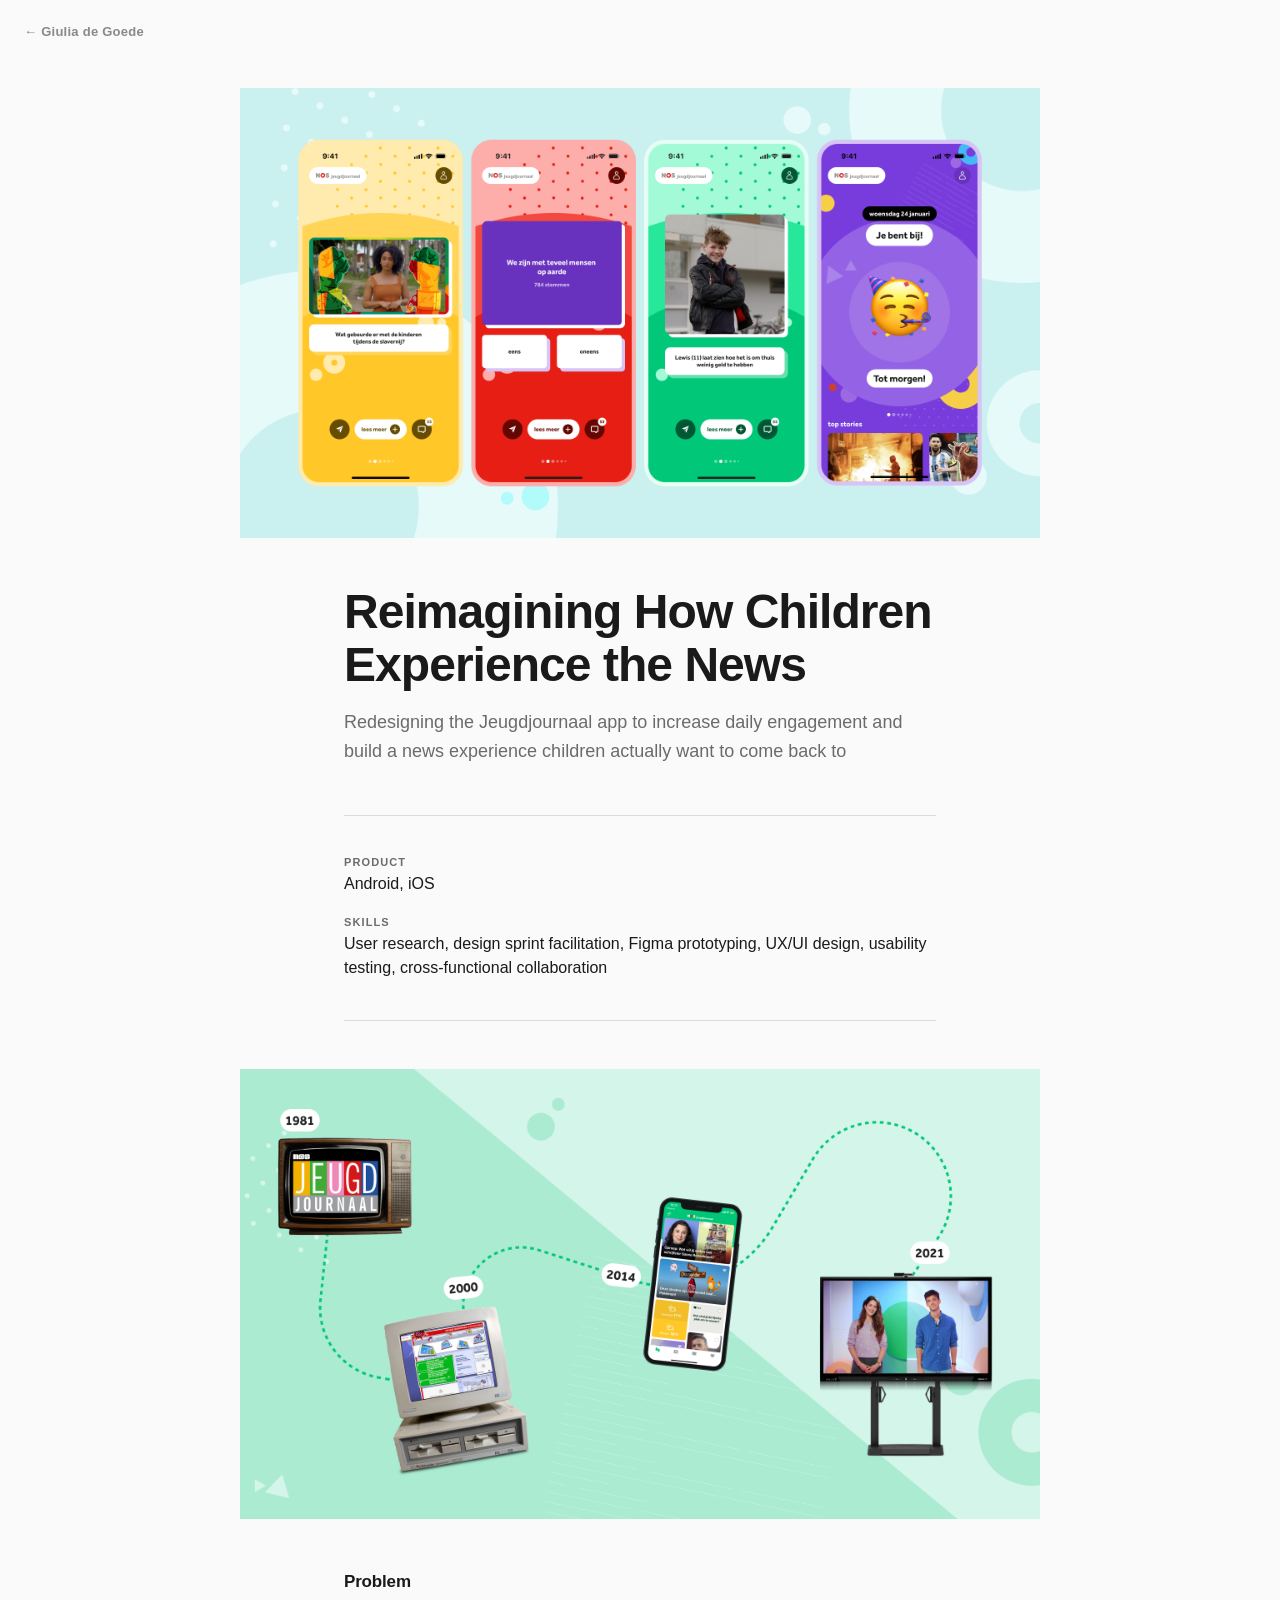
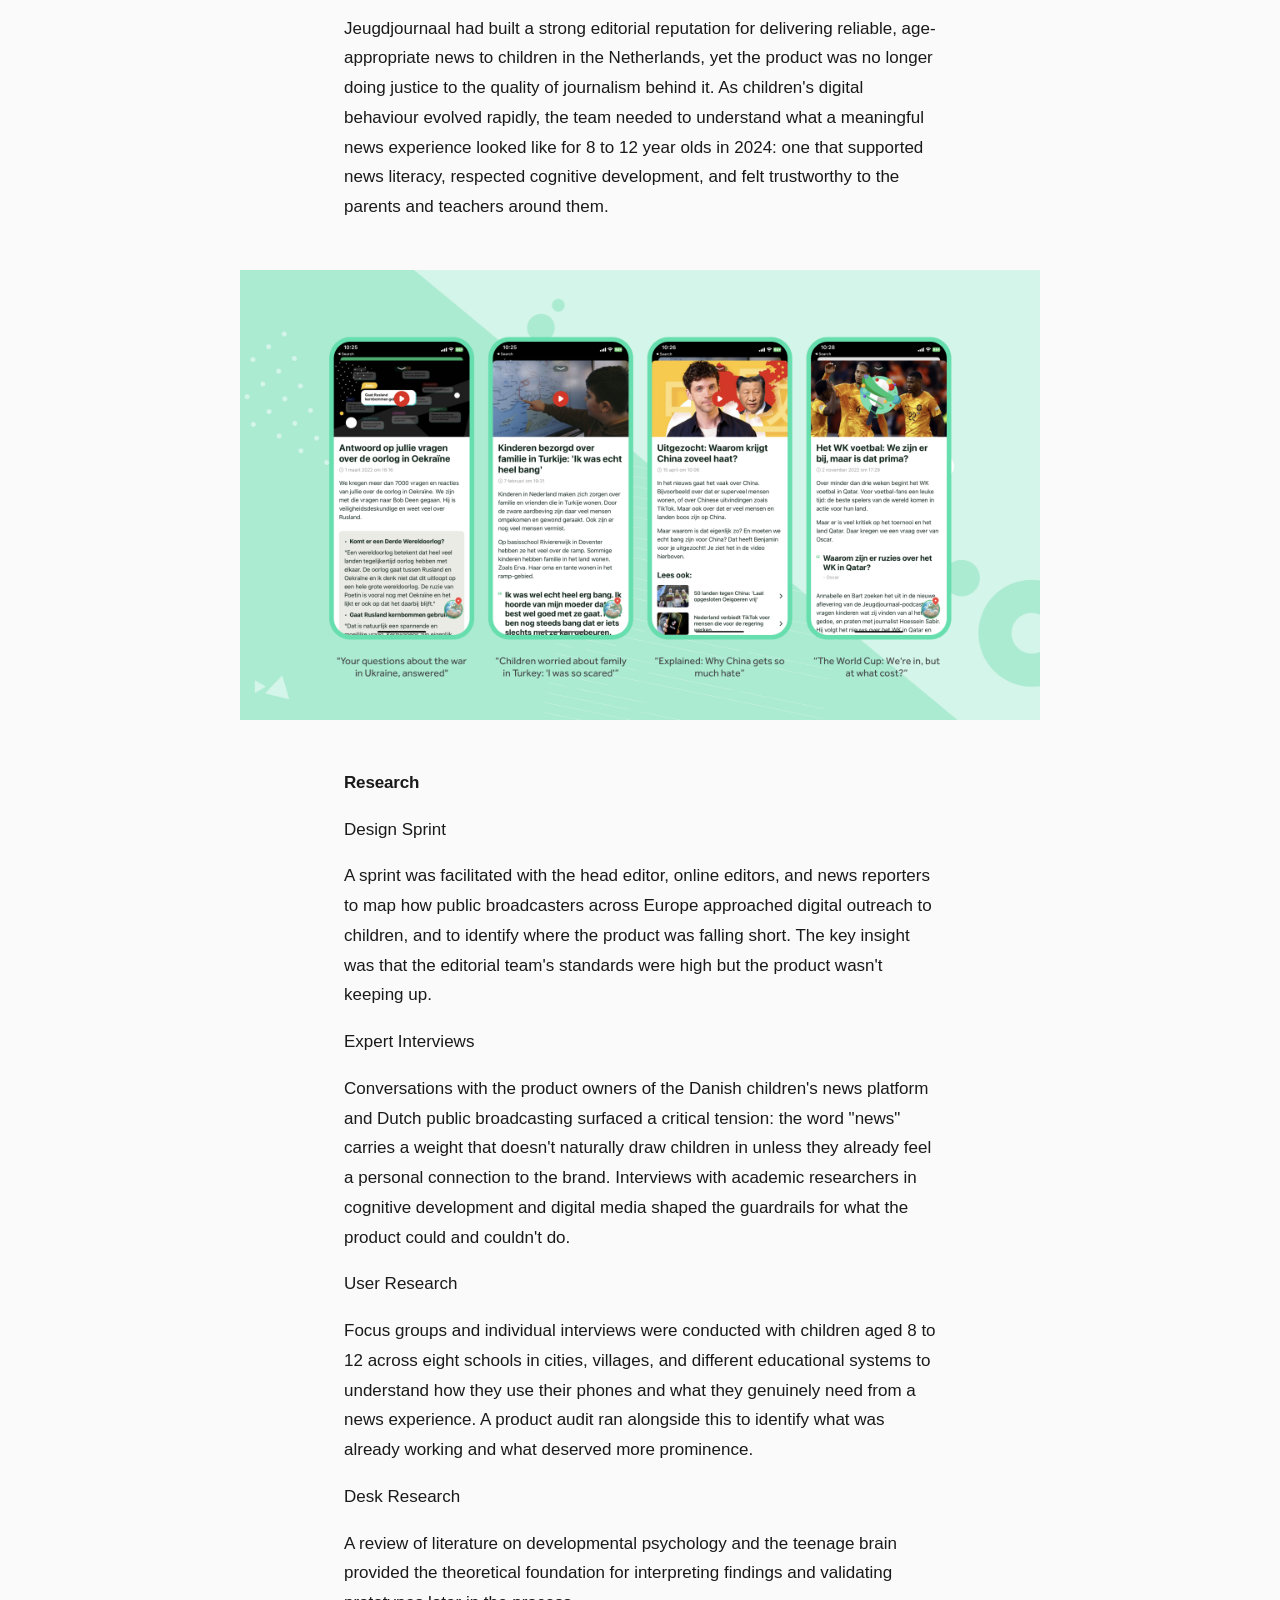
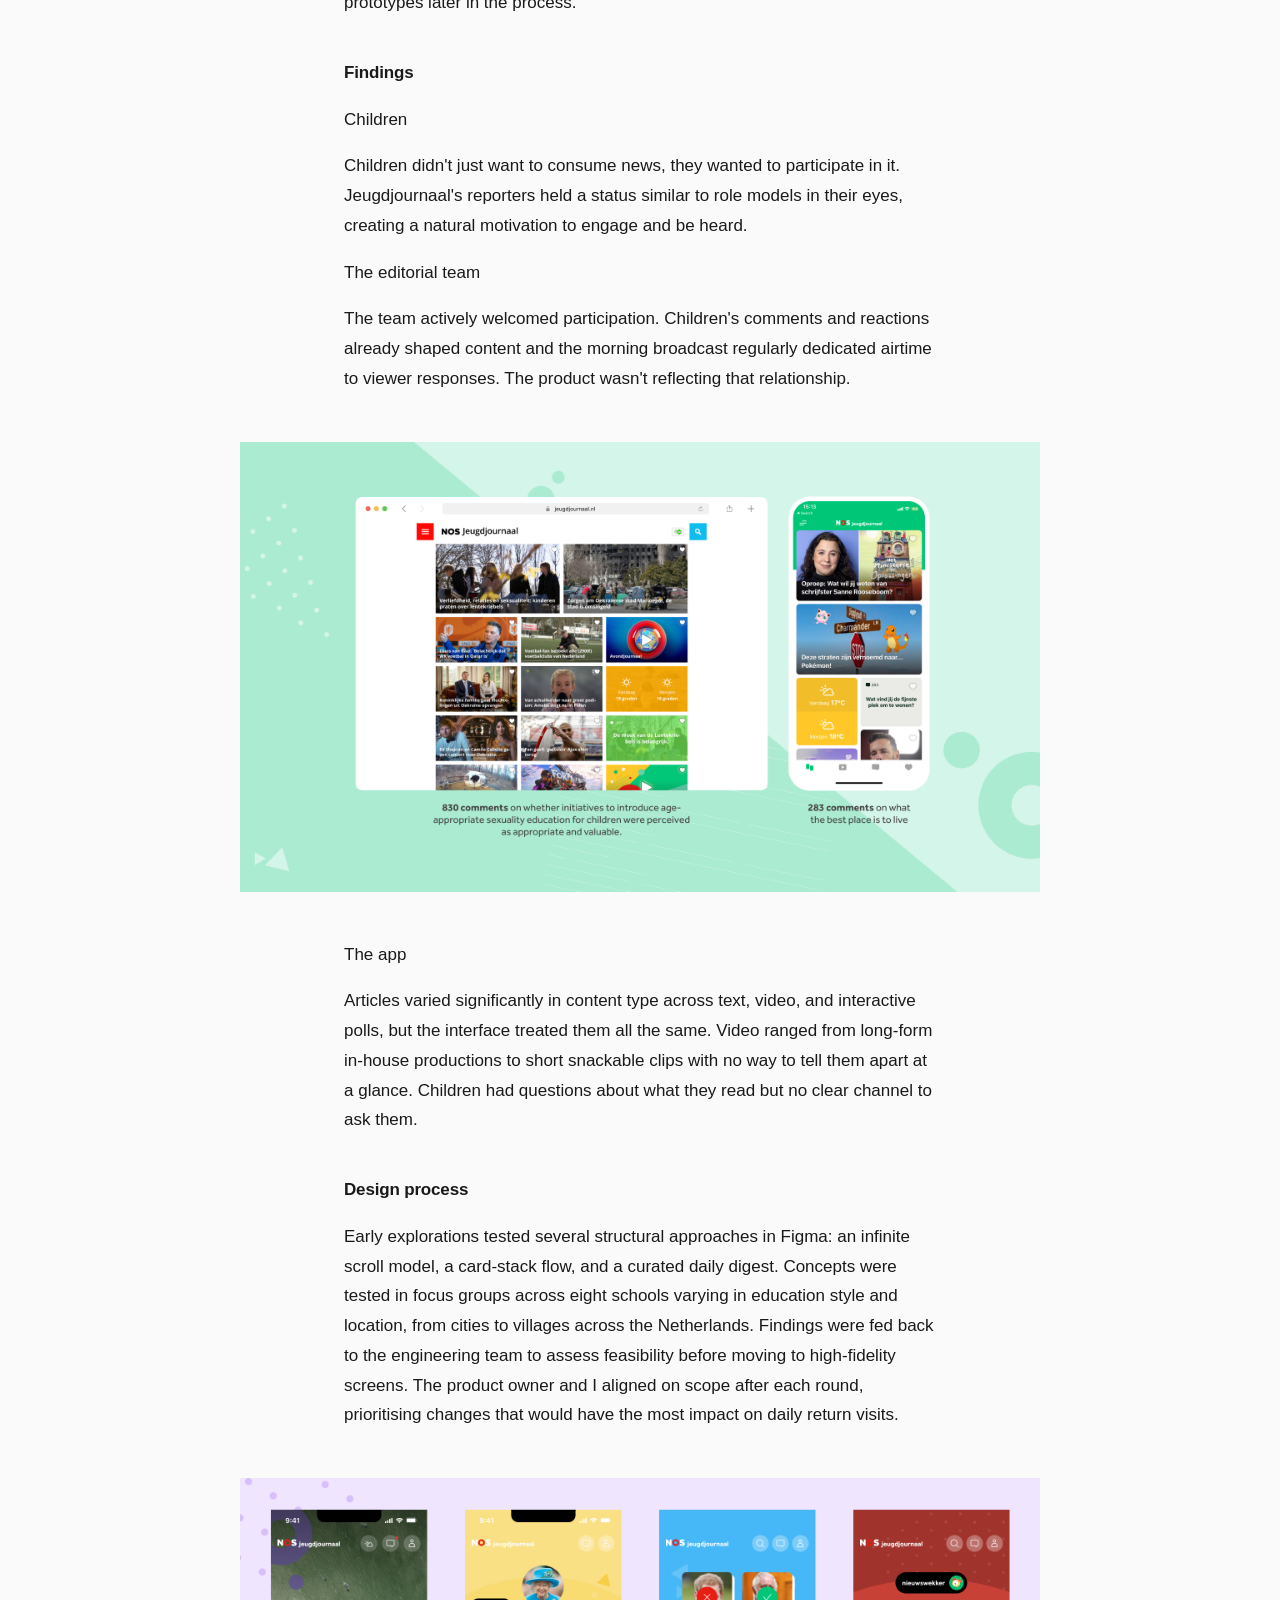
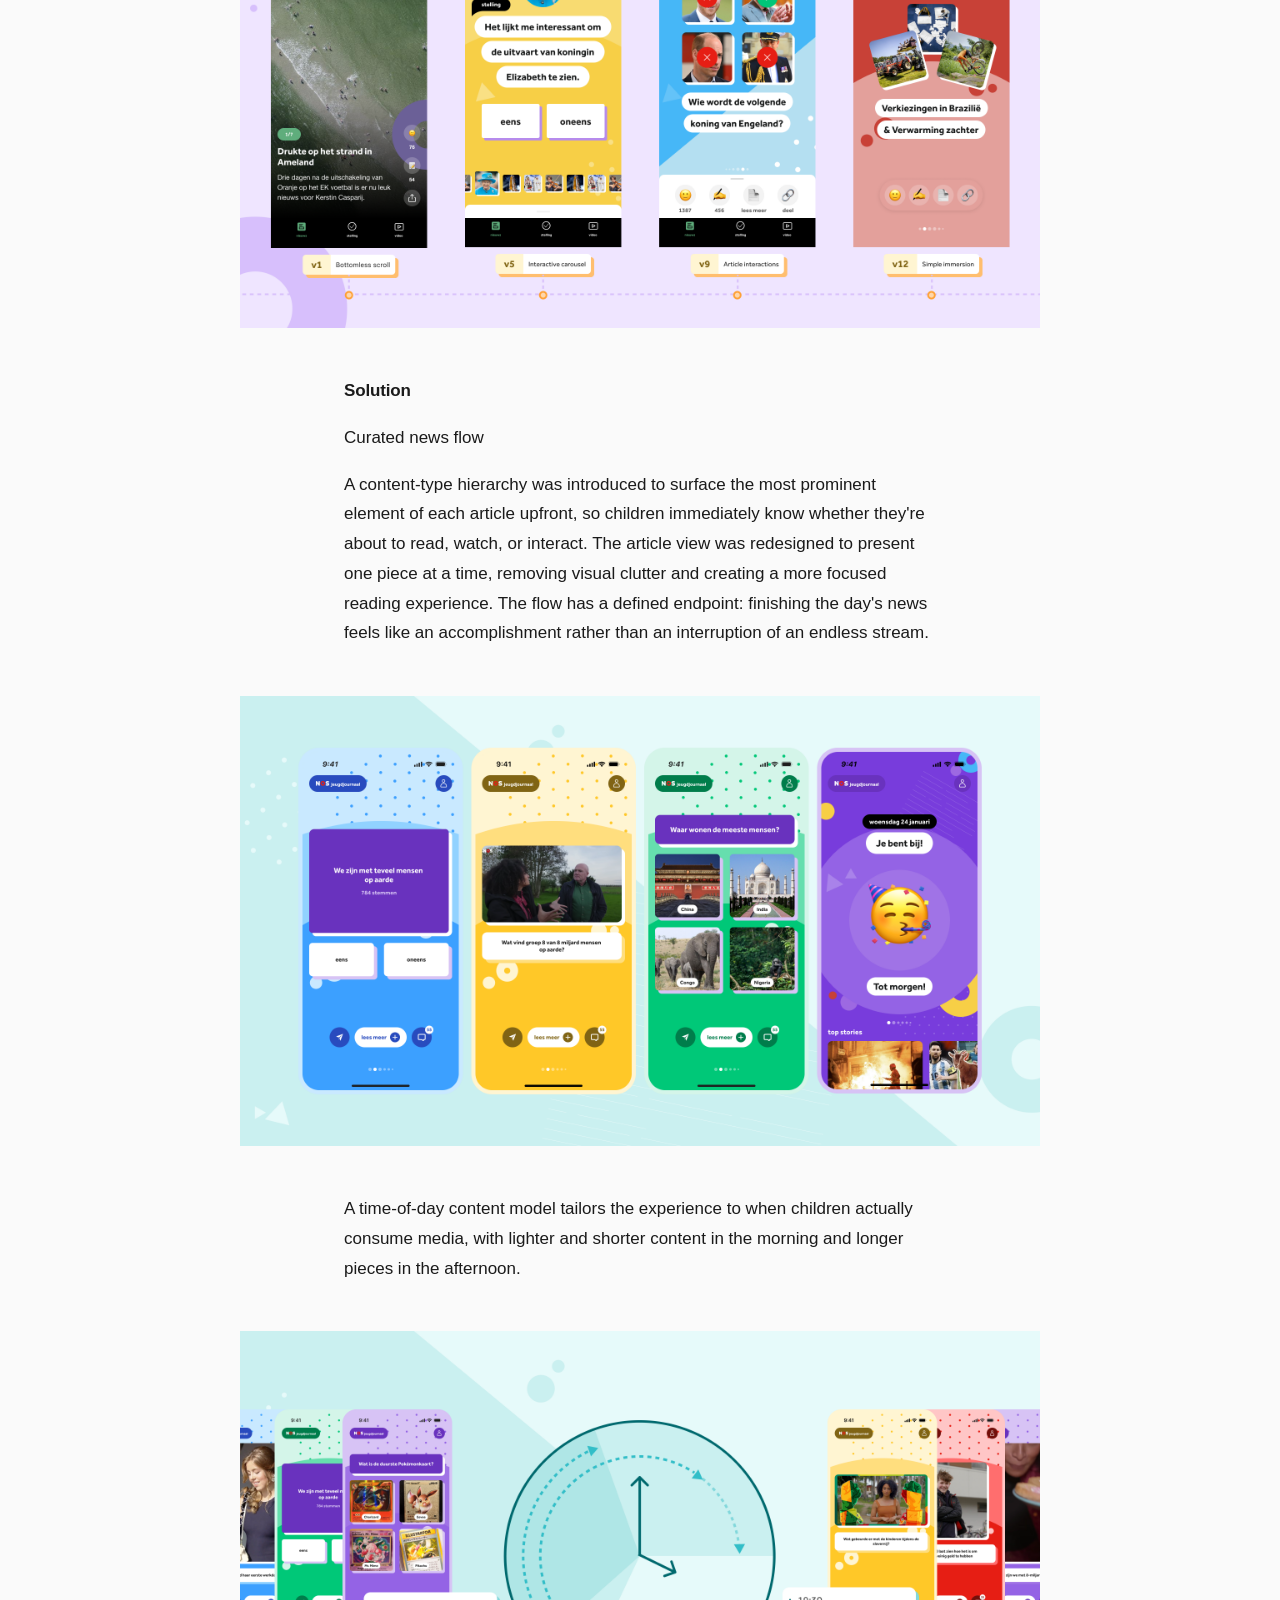
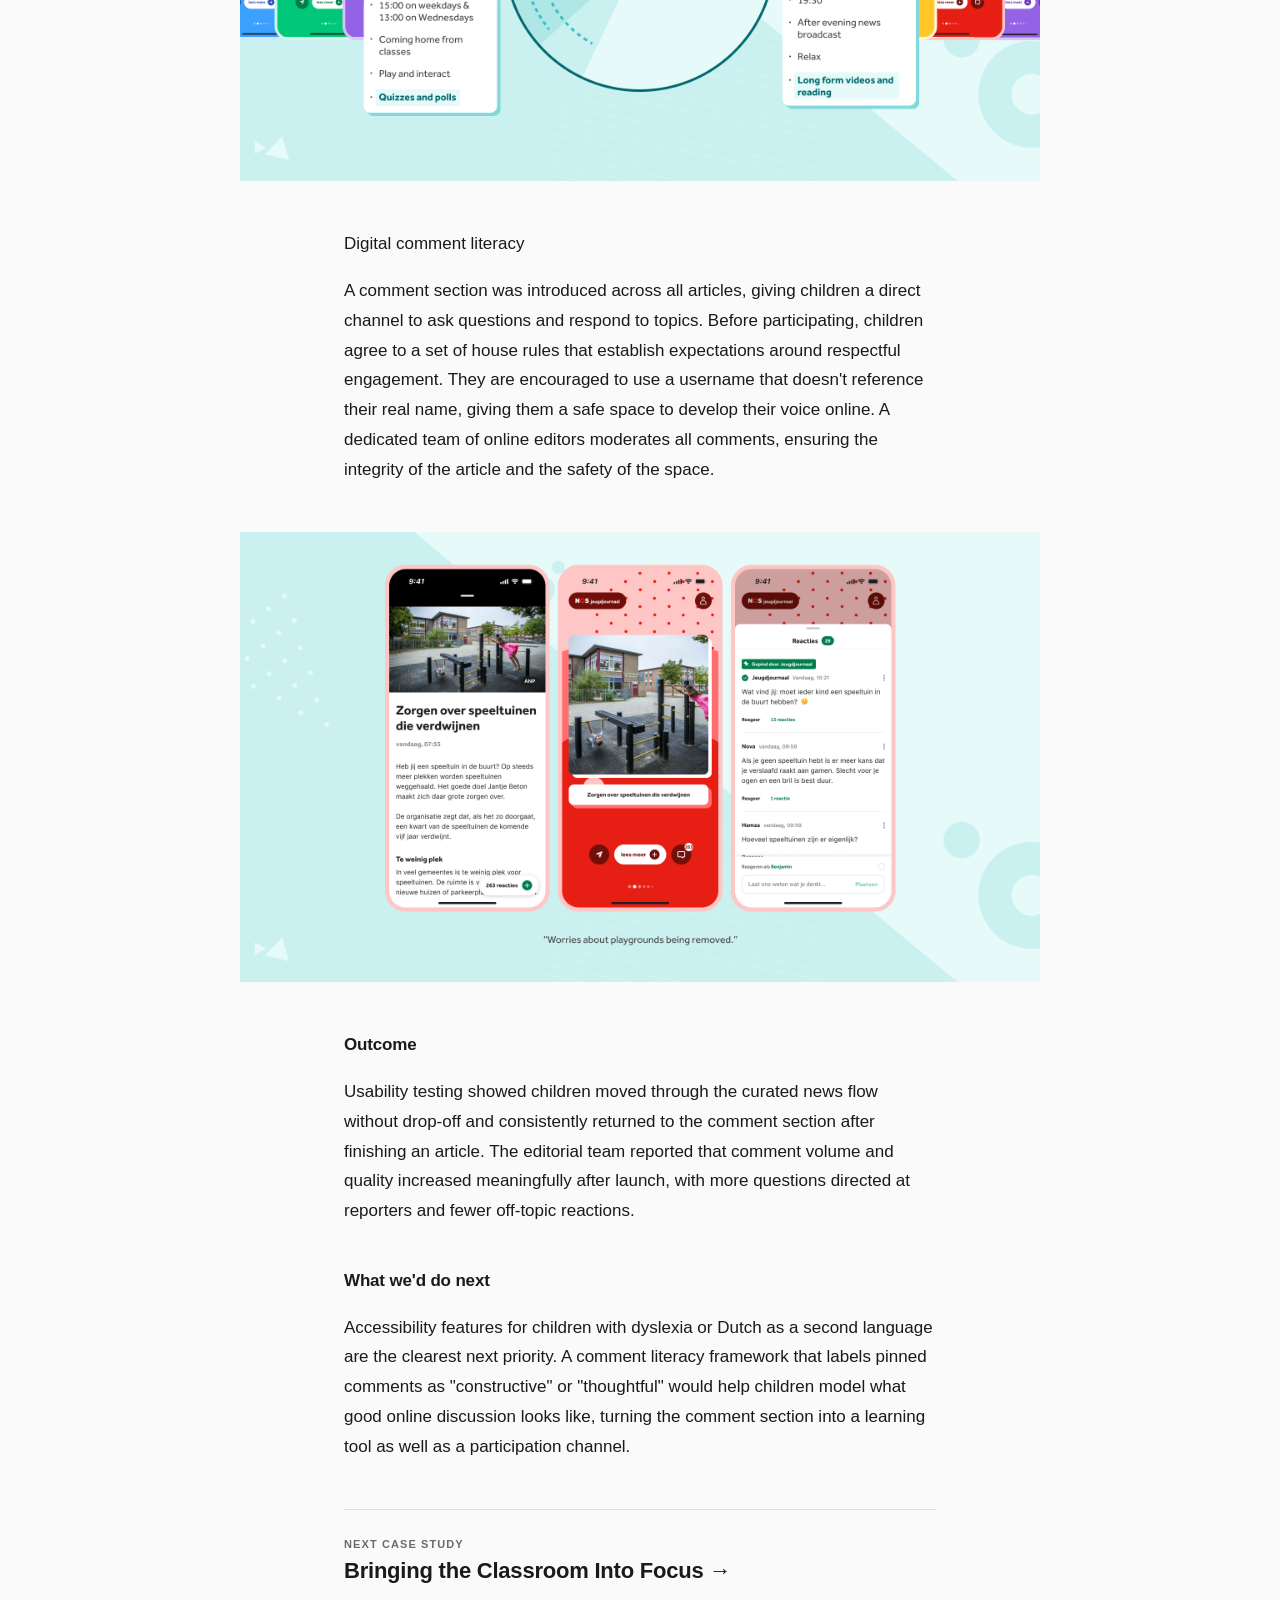
==== commit 962ccac9: "Add design-process.png after design process section Co-Authored-By: Claude Sonnet 4.6 <noreply@anthr" ====
--- a/jeugdjournaal-app.html
+++ b/jeugdjournaal-app.html
@@ -86,6 +86,10 @@
       <p>Early explorations tested several structural approaches in Figma: an infinite scroll model, a card-stack flow, and a curated daily digest. Concepts were tested in focus groups across eight schools varying in education style and location, from cities to villages across the Netherlands. Findings were fed back to the engineering team to assess feasibility before moving to high-fidelity screens. The product owner and I aligned on scope after each round, prioritising changes that would have the most impact on daily return visits.</p>
     </div>
 
+    <div class="bleed-wrap">
+      <img src="images/design-process.png" alt="Design process" />
+    </div>
+
     <div class="section">
       <p class="section-title">Solution</p>
       <p class="subsection-title">Curated news flow</p>
